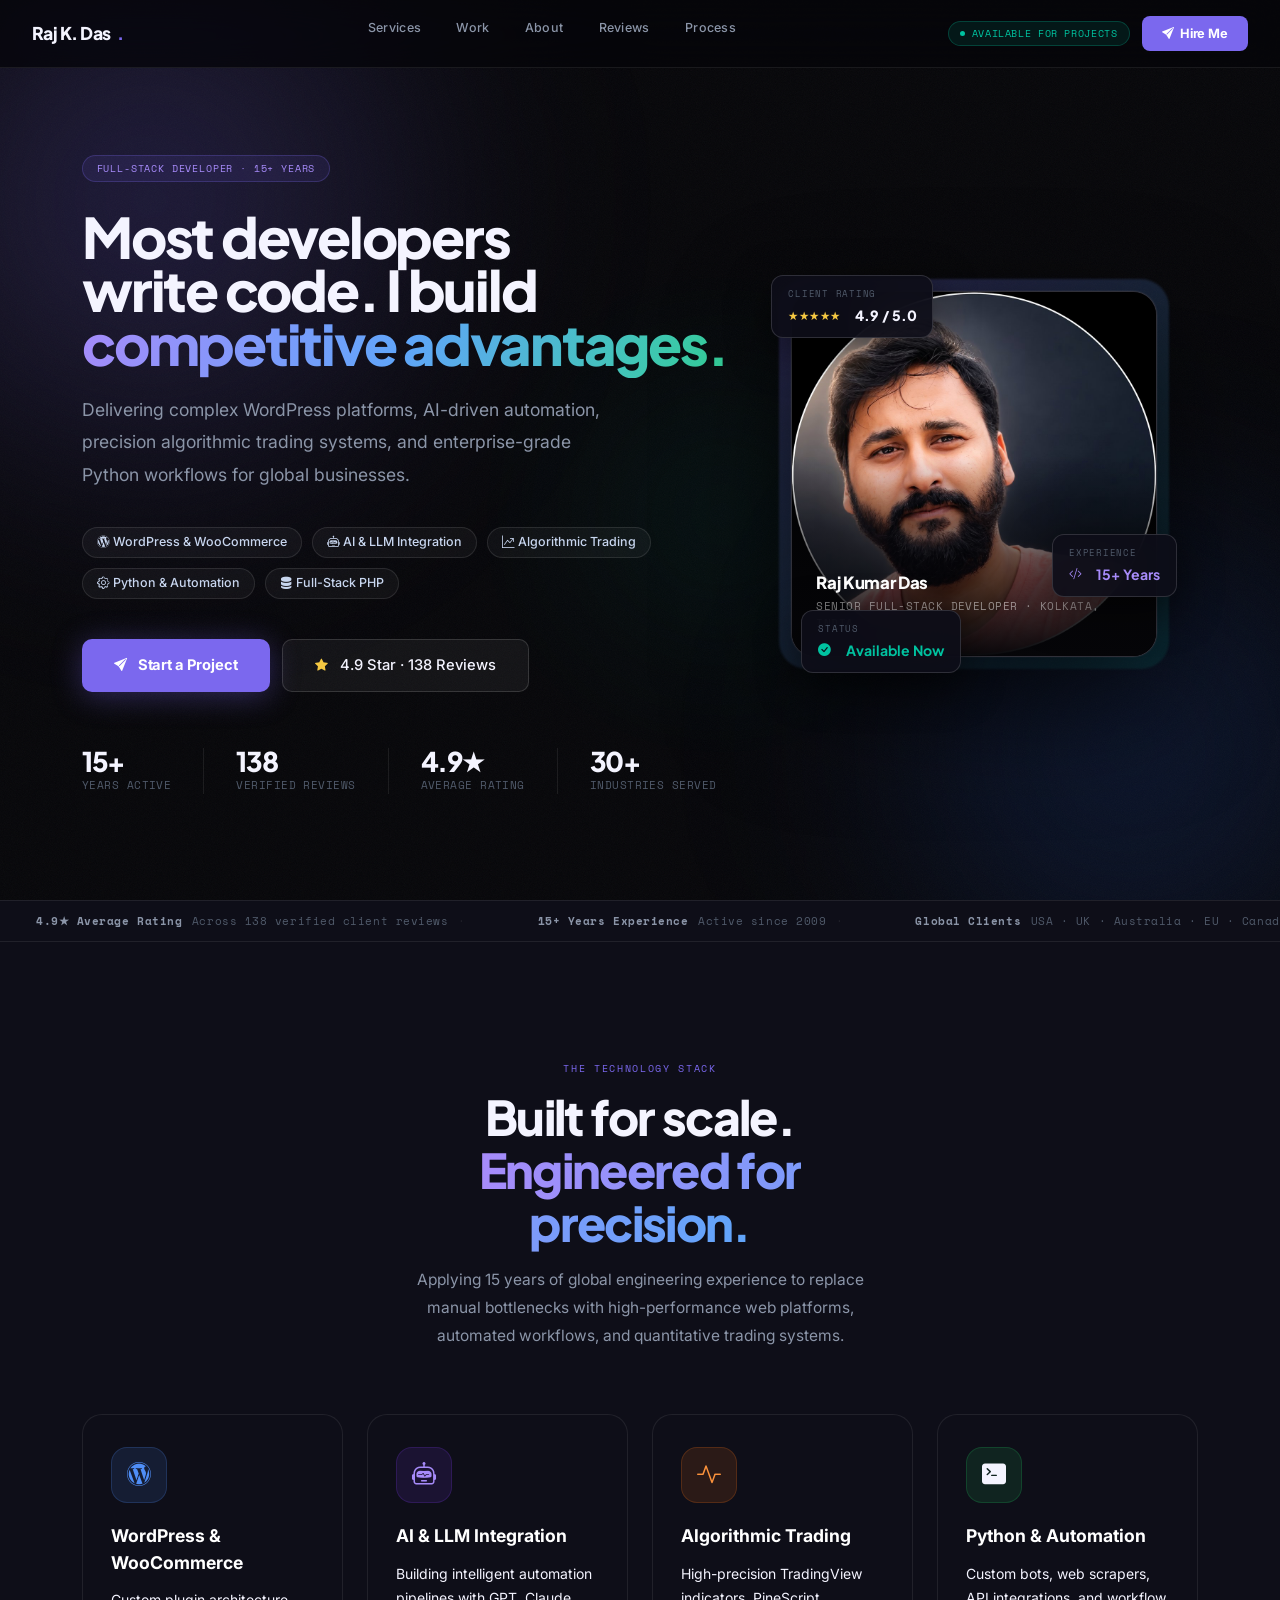
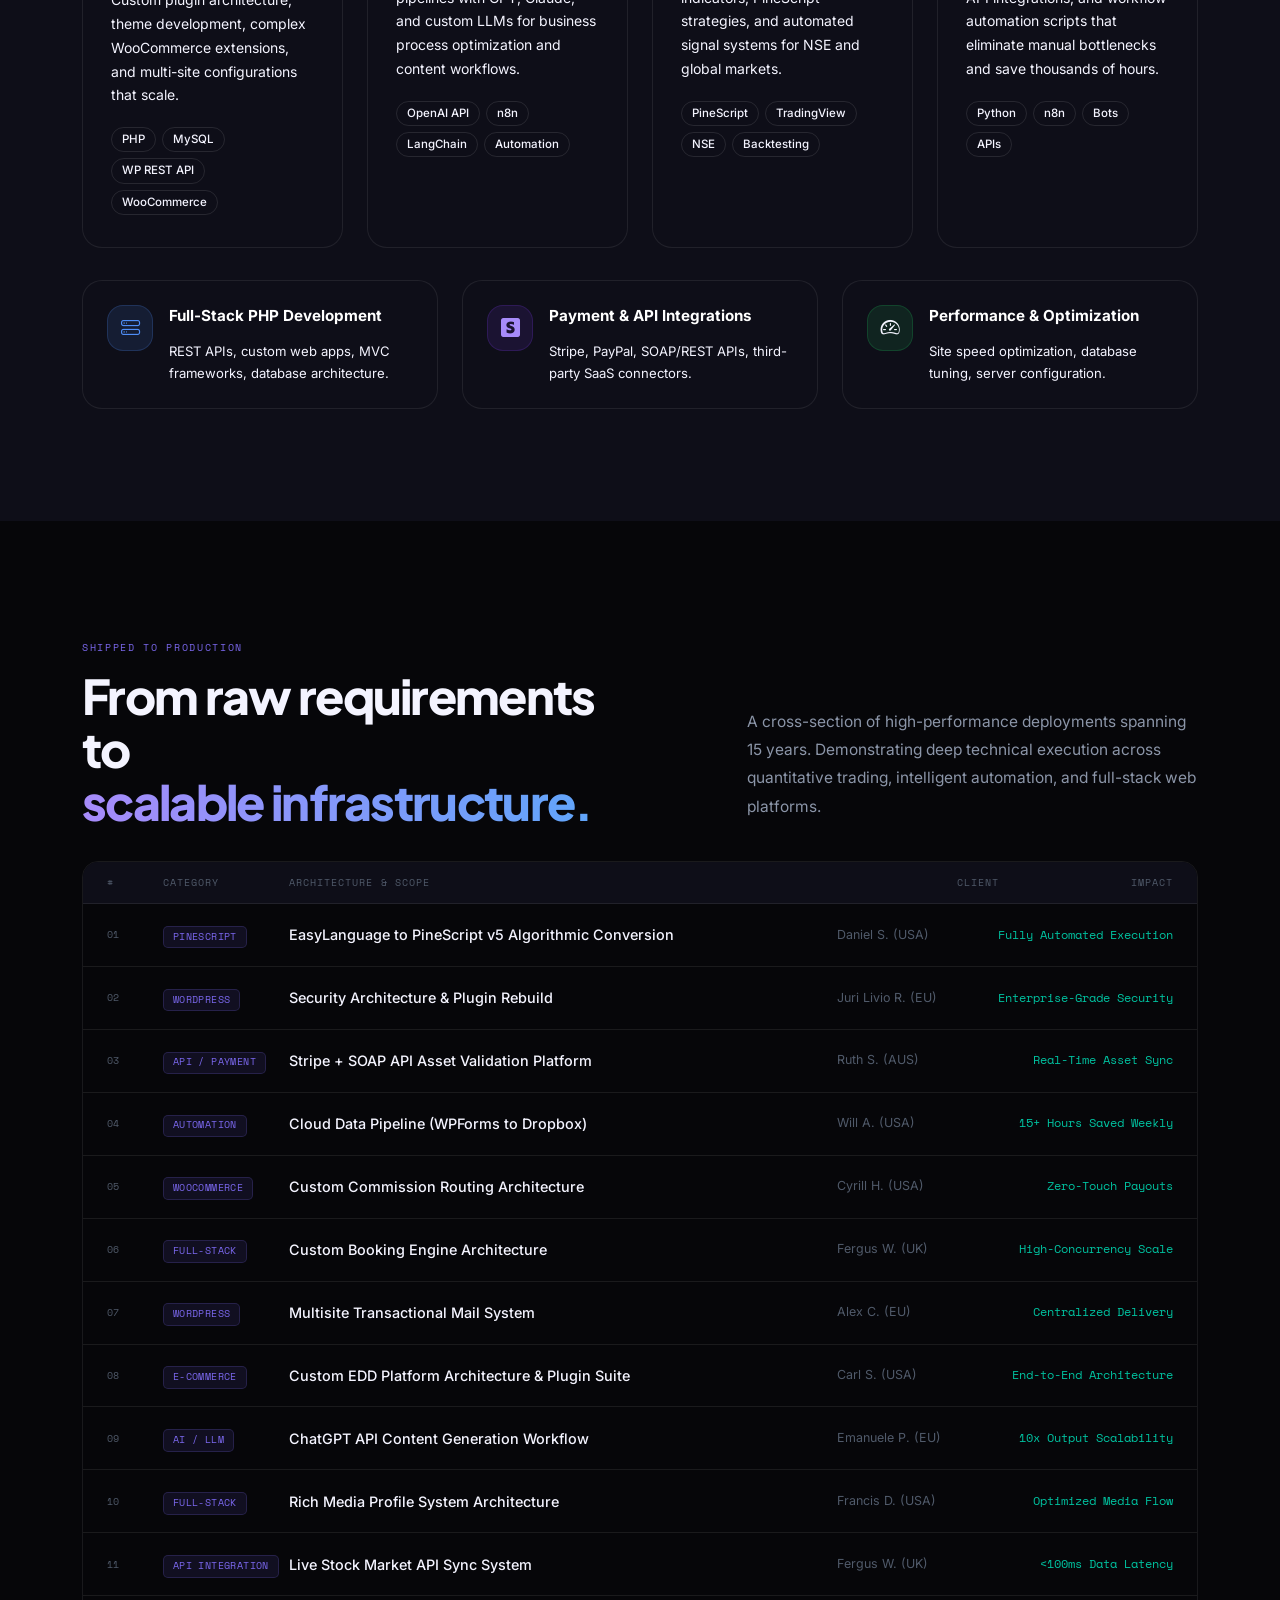
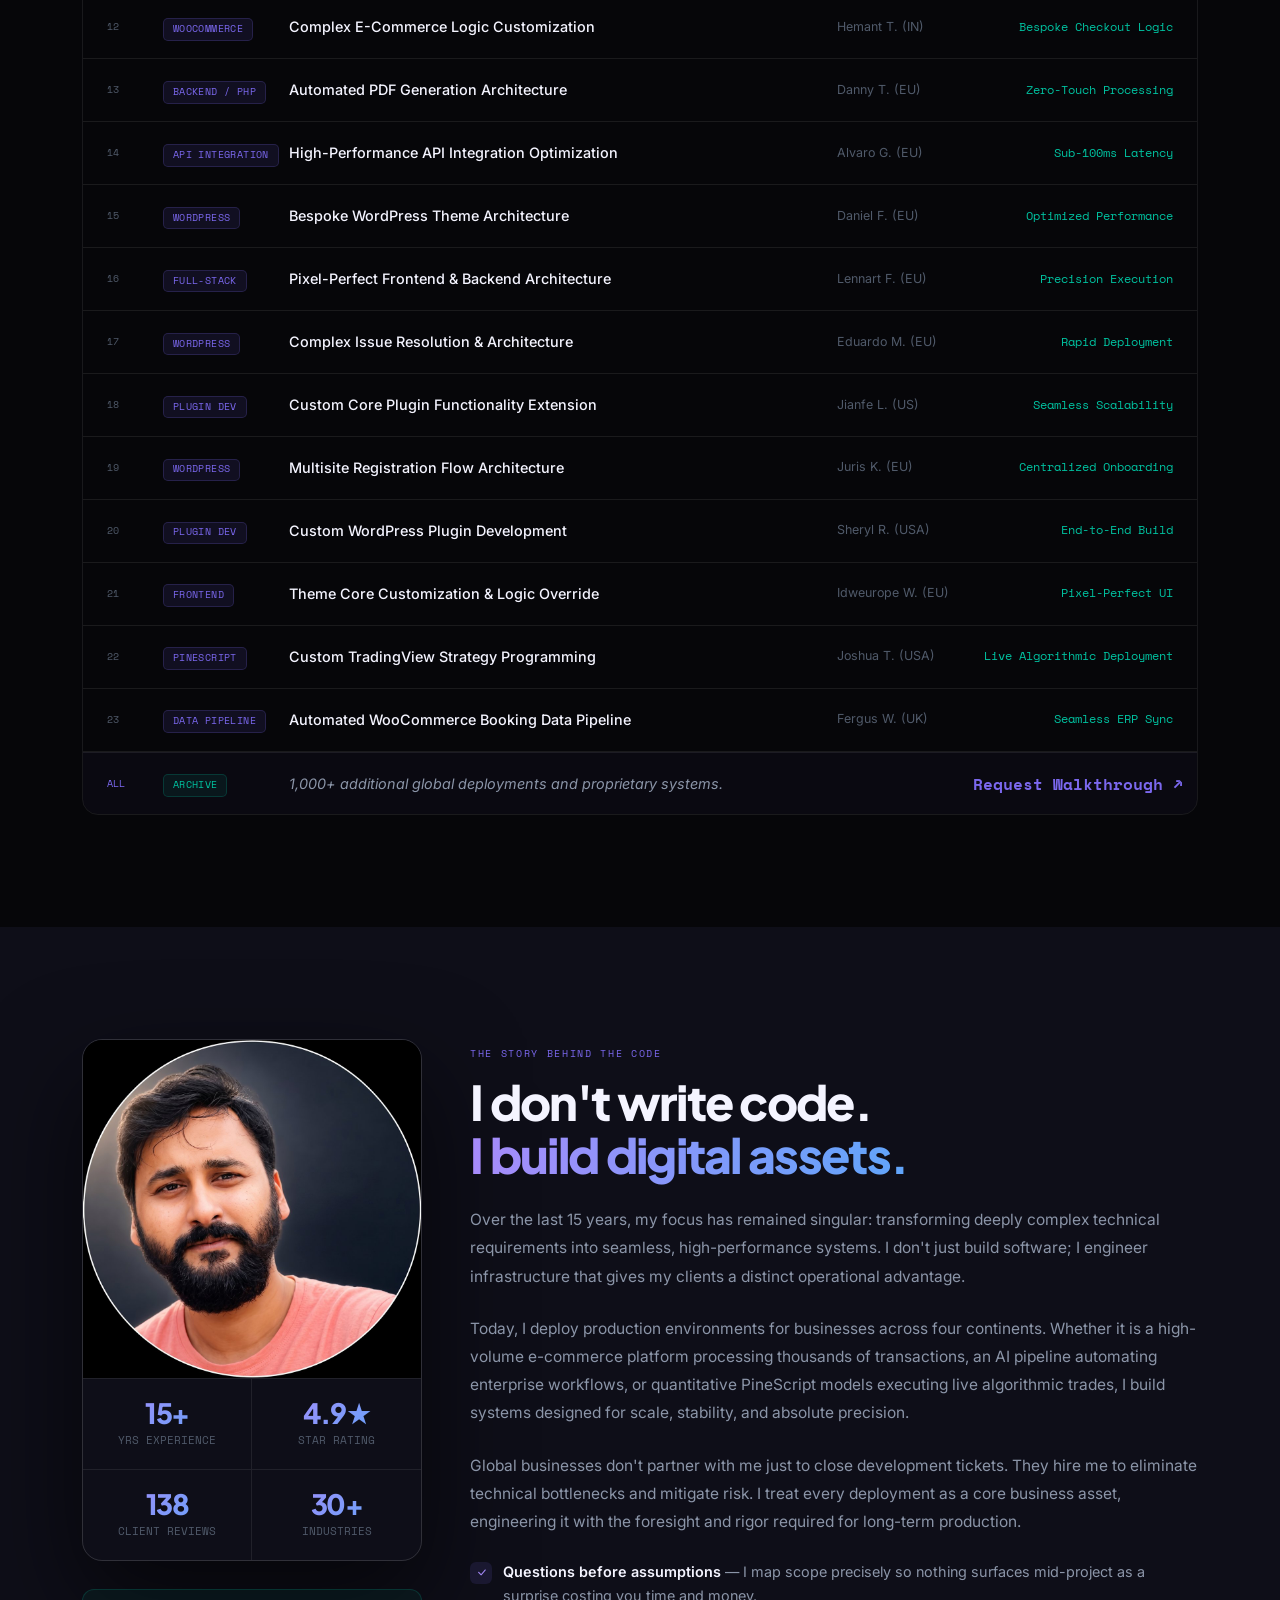
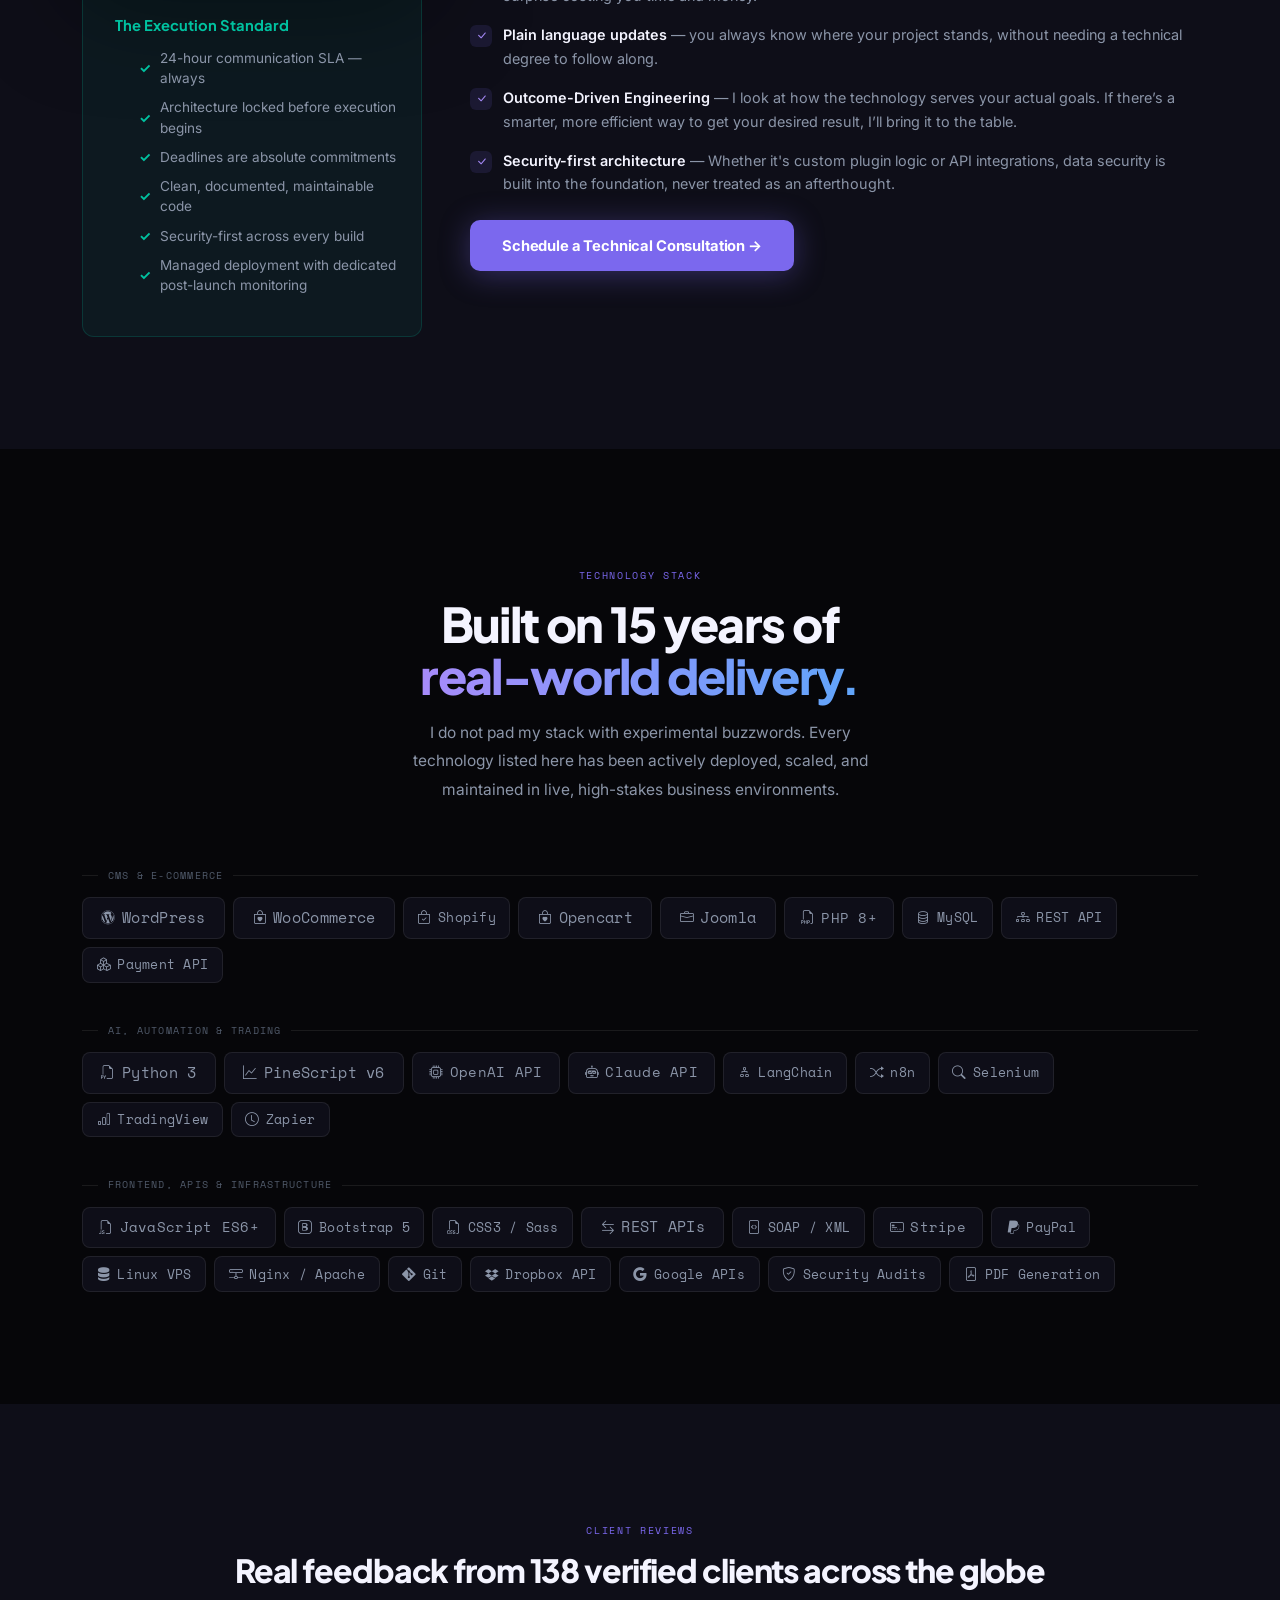
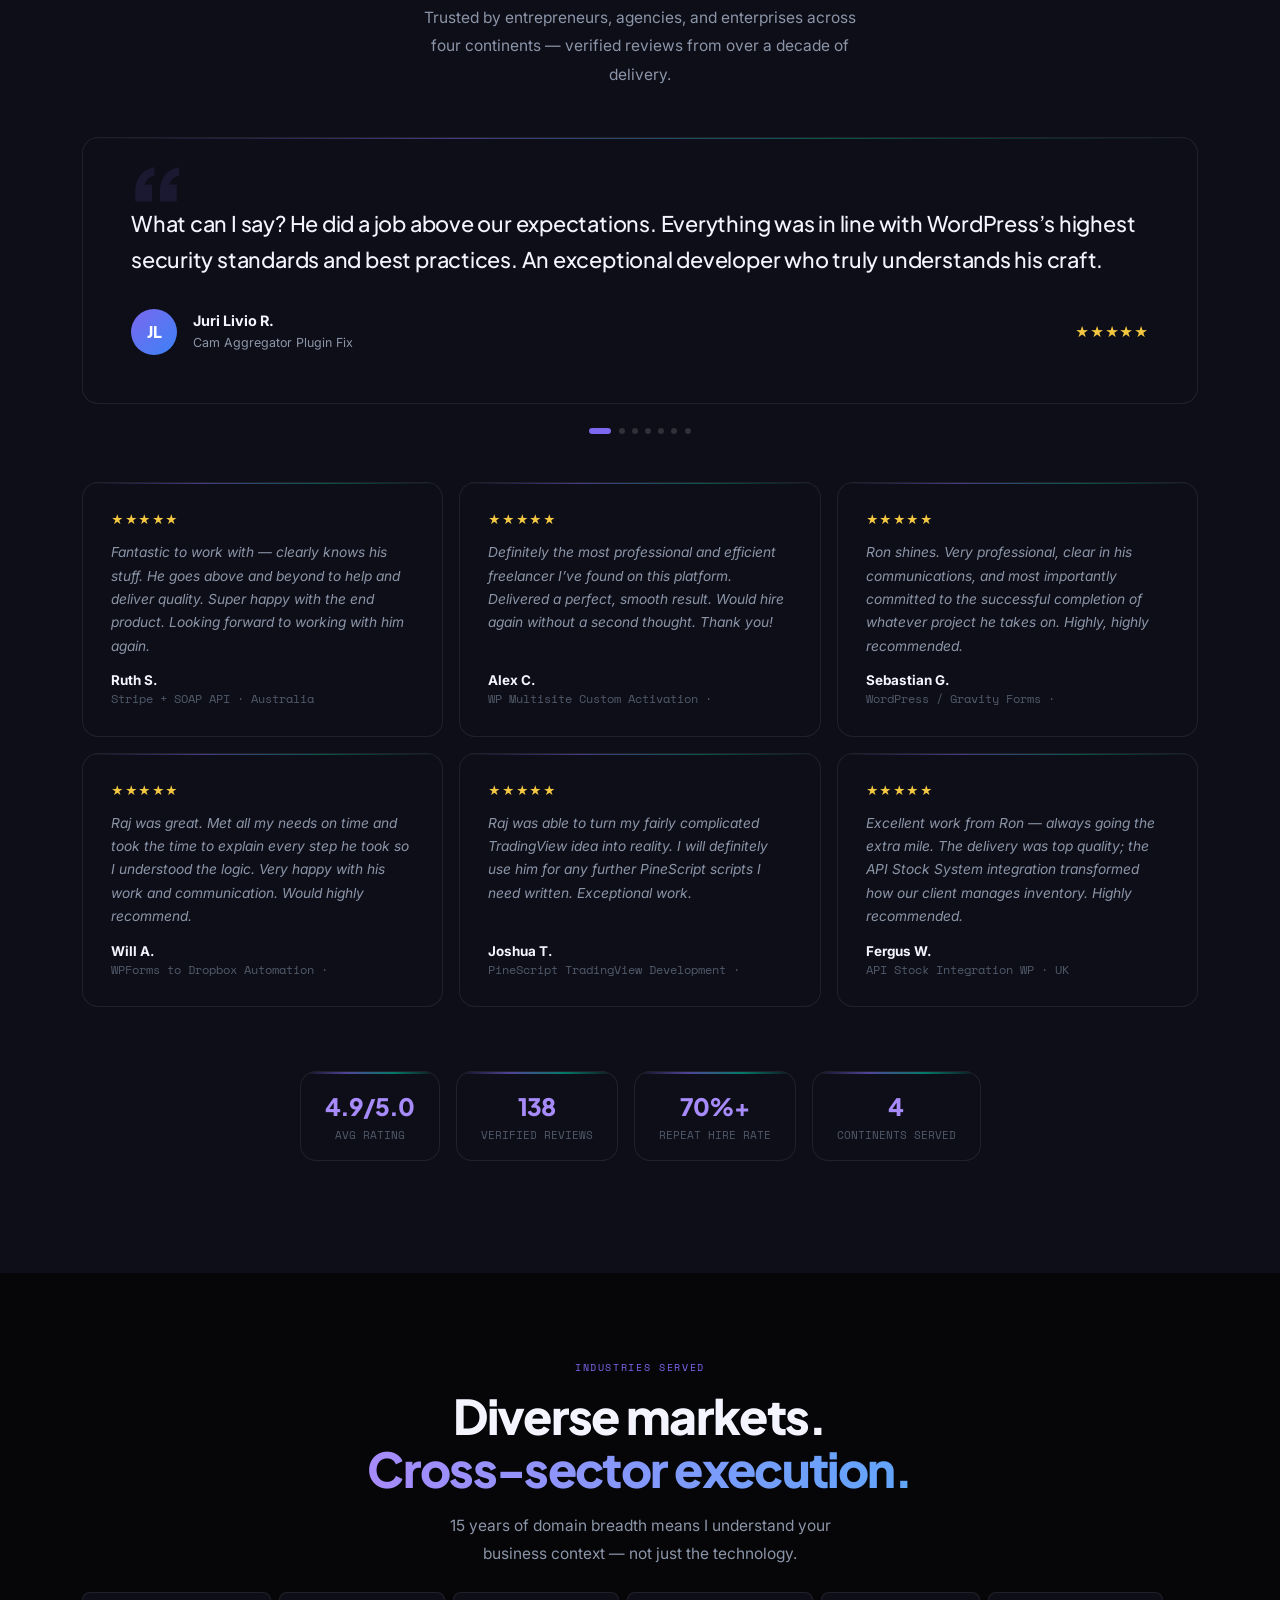
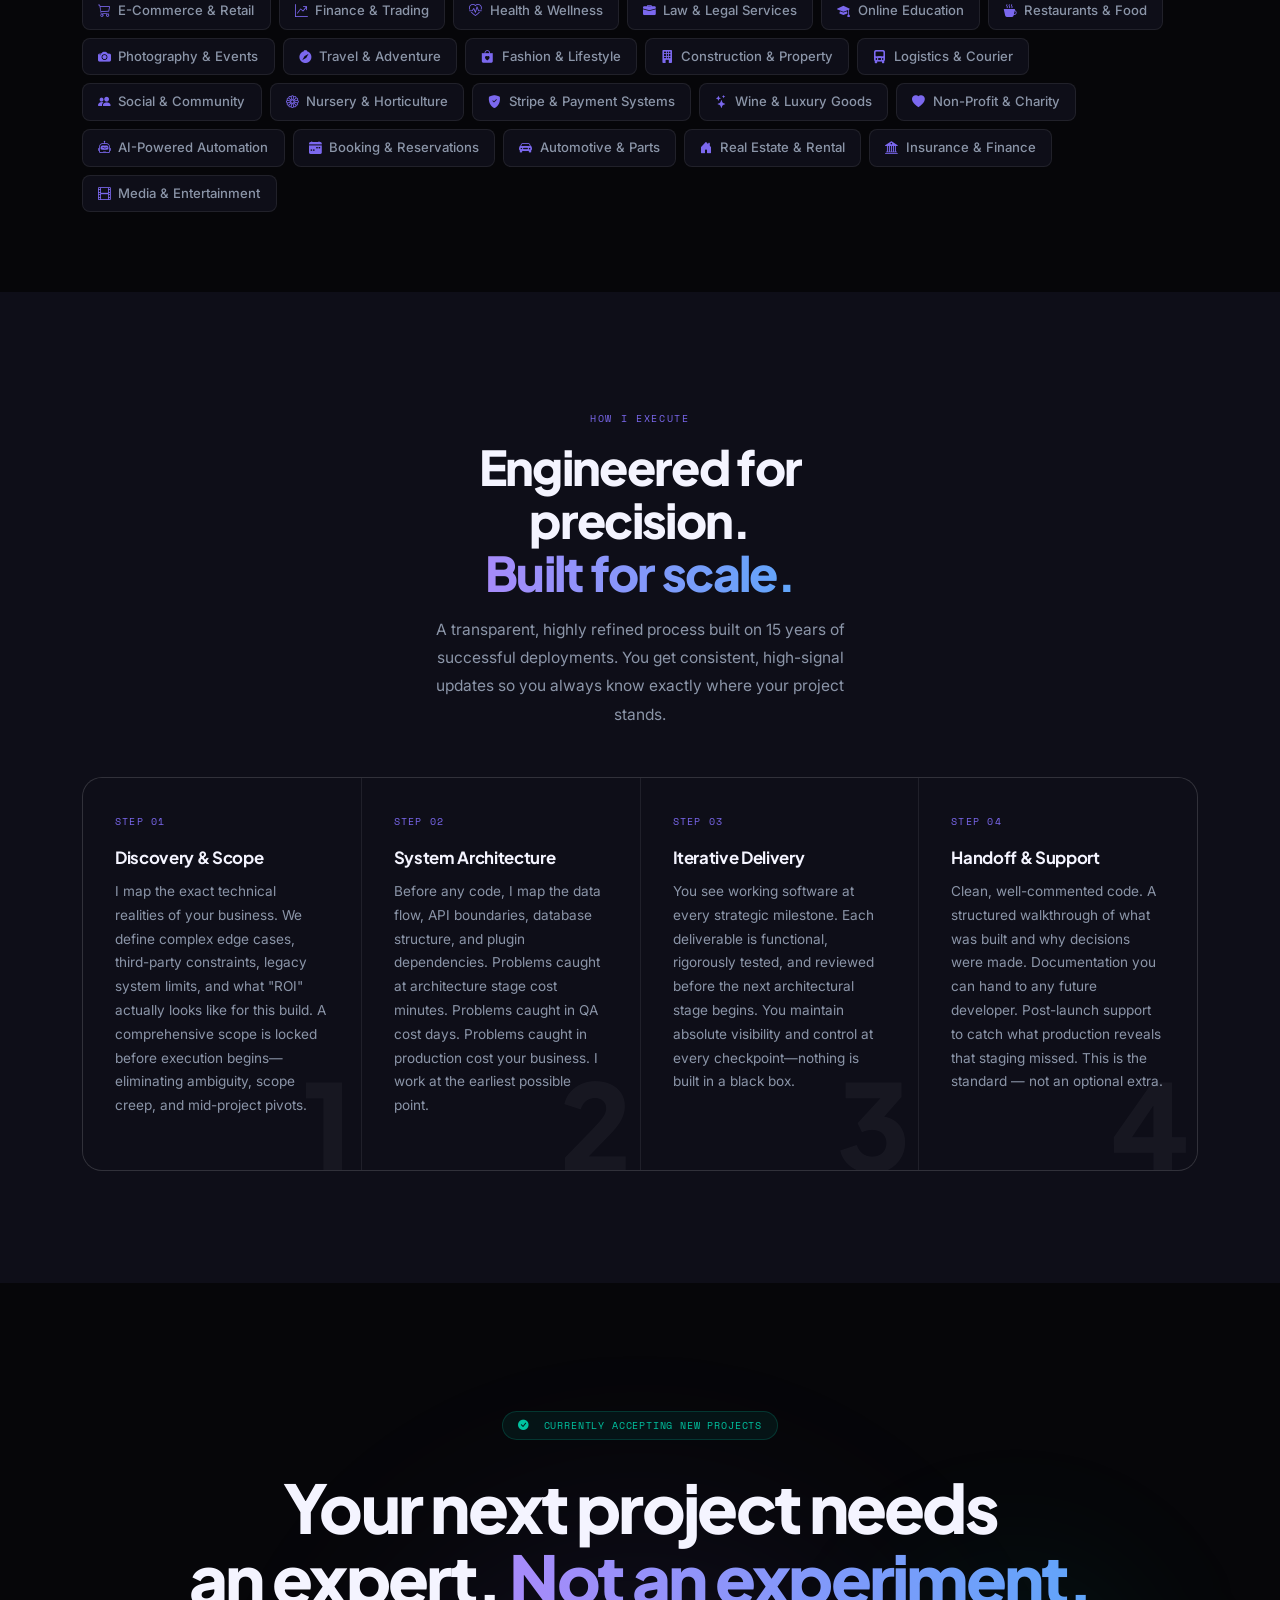
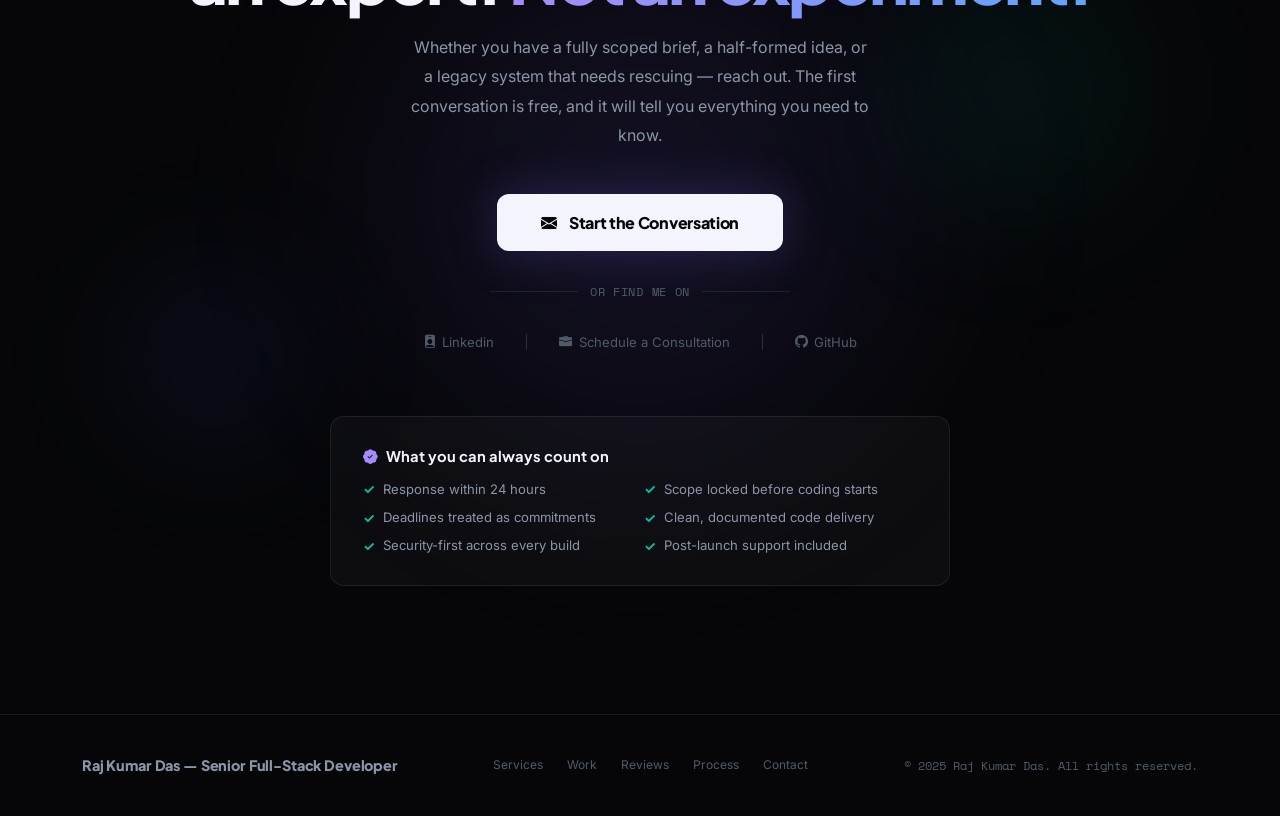
==== index.html @ 15d95058 "Update2" ====
<!DOCTYPE html>
<html lang="en">
<head>
<meta charset="UTF-8"/>
<meta name="viewport" content="width=device-width,initial-scale=1.0"/>


<title>Raj Kumar Das | Senior Full-Stack Developer & Digital Architect</title>
<meta name="title" content="Raj Kumar Das | Senior Full-Stack Developer & Digital Architect">
<meta name="description" content="Senior digital architect with 15+ years of experience engineering custom Python pipelines, AI workflows, and PineScript models for global enterprise clients.">

<meta property="og:type" content="website">
<meta property="og:url" content="https://rajkdas.github.io/">
<meta property="og:title" content="Raj Kumar Das | Senior Full-Stack Developer & Digital Architect">
<meta property="og:description" content="Architecting enterprise digital assets. 1,000+ global deployments across Python automation, PineScript algorithms, and complex infrastructure.">
<meta property="og:image" content="https://raw.githubusercontent.com/rajkdas/rajkdas.github.io/refs/heads/main/social-preview.png">

<meta property="twitter:card" content="summary_large_image">
<meta property="twitter:url" content="https://rajkdas.github.io/">
<meta property="twitter:title" content="Raj Kumar Das | Senior Full-Stack Developer & Digital Architect">
<meta property="twitter:description" content="Architecting enterprise digital assets. 1,000+ global deployments across Python automation, PineScript algorithms, and complex infrastructure.">
<meta property="twitter:image" content="https://raw.githubusercontent.com/rajkdas/rajkdas.github.io/refs/heads/main/social-preview.png">


<link rel="preconnect" href="https://fonts.googleapis.com"/>
<link rel="preconnect" href="https://fonts.gstatic.com" crossorigin/>
<link href="https://fonts.googleapis.com/css2?family=Plus+Jakarta+Sans:wght@400;500;600;700;800&family=Inter:wght@300;400;500;600&family=Space+Mono:wght@400;700&display=swap" rel="stylesheet"/>
<link rel="stylesheet" href="https://cdn.jsdelivr.net/npm/bootstrap@5.3.3/dist/css/bootstrap.min.css"/>
<link rel="stylesheet" href="https://cdn.jsdelivr.net/npm/bootstrap-icons@1.11.3/font/bootstrap-icons.min.css"/>
<link rel="stylesheet" href="style.css"/>
</head>
<body>

<!-- ═══════════════════ NAV ═══════════════════ -->
<nav class="nav">
  <a class="nav-logo" href="#">Raj K. Das<span class="dot">.</span></a>
  <ul class="nav-links">
    <li><a href="#services">Services</a></li>
    <li><a href="#work">Work</a></li>
    <li><a href="#about">About</a></li>
    <li><a href="#testimonials">Reviews</a></li>
    <li><a href="#process">Process</a></li>
  </ul>
  <div class="nav-r">
    <div class="nav-avail">AVAILABLE FOR PROJECTS</div>
    <a class="btn-hire" href="#cta"><i class="bi bi-send-fill" style="font-size:.75rem"></i> Hire Me</a>
    <button class="ham" id="ham" aria-label="Menu"><span></span><span></span><span></span></button>
  </div>
</nav>

<div class="mob-nav" id="mob">
  <a href="#services" class="ml">Services</a>
  <a href="#work" class="ml">Work</a>
  <a href="#about" class="ml">About</a>
  <a href="#testimonials" class="ml">Reviews</a>
  <a href="#process" class="ml">Process</a>
  <a href="#cta" class="mhire">Hire Me &rarr;</a>
</div>

<!-- ═══════════════════ HERO ═══════════════════ -->
<section id="hero">
  <div class="aurora">
    <div class="a1"></div><div class="a2"></div><div class="a3"></div>
  </div>
  <div class="grain"></div>

  <div class="container hero-inner">
    <div class="hero-grid">

      <!-- LEFT COPY -->
      <div>
        <div class="h-eyebrow">FULL-STACK DEVELOPER &middot; 15+ YEARS</div>

        <h1 class="h-title">
          Most developers<br/>
          write code. I build<br/>
          <span class="hi">competitive&nbsp;advantages.</span>
        </h1>

        <p class="h-sub">
         Delivering complex WordPress platforms, AI-driven automation, precision algorithmic trading systems, and enterprise-grade Python workflows for global businesses.
        </p>
        <div class="hero-tags">
          <span class="hero-tag"><i class="bi bi-wordpress me-1"></i>WordPress &amp; WooCommerce</span>
          <span class="hero-tag"><i class="bi bi-robot me-1"></i>AI &amp; LLM Integration</span>
          <span class="hero-tag"><i class="bi bi-graph-up-arrow me-1"></i>Algorithmic Trading</span>
          <span class="hero-tag"><i class="bi bi-gear me-1"></i>Python &amp; Automation</span>
          <span class="hero-tag"><i class="bi bi-server me-1"></i>Full-Stack PHP</span>
        </div>

        <div class="h-btns">
          <a class="b-main" href="#cta"><i class="bi bi-send-fill" style="font-size:.82rem"></i>&nbsp;Start a Project</a>
          <a class="b-sec" href="#testimonials"><i class="bi bi-star-fill" style="color:var(--gold);font-size:.8rem"></i>&nbsp;4.9 Star &middot; 138 Reviews</a>
        </div>

        <div class="h-stats">
          <div class="hs"><span class="hs-n">15+</span><span class="hs-l">YEARS ACTIVE</span></div>
          <div class="hs-div"></div>
          <div class="hs"><span class="hs-n">138</span><span class="hs-l">VERIFIED REVIEWS</span></div>
          <div class="hs-div"></div>
          <div class="hs"><span class="hs-n">4.9&#9733;</span><span class="hs-l">AVERAGE RATING</span></div>
          <div class="hs-div"></div>
          <div class="hs"><span class="hs-n">30+</span><span class="hs-l">INDUSTRIES SERVED</span></div>
        </div>
      </div>

      <!-- RIGHT PHOTO -->
      <div class="photo-side">
        <div class="photo-wrapper">
          <div class="photo-ring"></div>
          <div class="photo-card">
            <img src="[data-uri]" alt="Raj Kumar Das — Senior Full-Stack Developer"/>
            <div class="photo-overlay"></div>
            <div class="photo-name-block">
              <div class="photo-name">Raj Kumar Das</div>
              <div class="photo-role">SENIOR FULL-STACK DEVELOPER &middot; KOLKATA, INDIA</div>
            </div>
          </div>
          <!-- Floating badges -->
          <div class="proof-card pc-tl">
            <div class="pfl">Client Rating</div>
            <div class="pfv"><span class="stars">&#9733;&#9733;&#9733;&#9733;&#9733;</span>&nbsp;<b>4.9 / 5.0</b></div>
          </div>
          <div class="proof-card pc-br">
            <div class="pfl">Experience</div>
            <div class="pfv"><i class="bi bi-code-slash violet"></i>&nbsp;<span class="violet" style="font-weight:700">15+ Years</span></div>
          </div>
          <div class="proof-card pc-bl">
            <div class="pfl">Status</div>
            <div class="pfv"><i class="bi bi-check-circle-fill green"></i>&nbsp;<span class="green" style="font-weight:700">Available Now</span></div>
          </div>
        </div>
      </div>

    </div>
  </div>
</section>

<!-- ═══════════════════ TICKER ═══════════════════ -->
<div class="ticker-wrap">
  <div class="ticker-inner" id="tkt"></div>
</div>


<!-- ═══════════════════ SERVICES ═══════════════════ -->
<section id="services" class="sec sec-alt">
  <div class="container">

    <div class="row justify-content-center mb-5 text-center">
      <div class="col-12 col-lg-6">
        <span class="eyebrow rv">The Technology Stack</span>
        <h2 class="H2 rv d1">Built for scale.<br/><em>Engineered for precision.</em></h2>
        <p class="body mt-3 mx-auto rv d2" style="max-width:480px">Applying 15 years of global engineering experience to replace manual bottlenecks with high-performance web platforms, automated workflows, and quantitative trading systems.</p>
      </div>
    </div>

    <div class="row g-4">
      <!-- Card 1 -->
      <div class="col-sm-6 col-lg-3 reveal reveal-delay-1 visible">
        <div class="expertise-card card-blue">
          <div class="exp-icon-wrap exp-icon-blue"><i class="bi bi-wordpress"></i></div>
          <div class="exp-title">WordPress &amp; WooCommerce</div>
          <div class="exp-desc">Custom plugin architecture, theme development, complex WooCommerce extensions, and multi-site configurations that scale.</div>
          <div class="exp-tags">
            <span class="exp-tag">PHP</span>
            <span class="exp-tag">MySQL</span>
            <span class="exp-tag">WP REST API</span>
            <span class="exp-tag">WooCommerce</span>
          </div>
        </div>
      </div>
      <!-- Card 2 -->
      <div class="col-sm-6 col-lg-3 reveal reveal-delay-2 visible">
        <div class="expertise-card card-purple">
          <div class="exp-icon-wrap exp-icon-purple"><i class="bi bi-robot"></i></div>
          <div class="exp-title">AI &amp; LLM Integration</div>
          <div class="exp-desc">Building intelligent automation pipelines with GPT, Claude, and custom LLMs for business process optimization and content workflows.</div>
          <div class="exp-tags">
            <span class="exp-tag">OpenAI API</span>
            <span class="exp-tag">n8n</span>
            <span class="exp-tag">LangChain</span>
            <span class="exp-tag">Automation</span>
          </div>
        </div>
      </div>
      <!-- Card 3 -->
      <div class="col-sm-6 col-lg-3 reveal reveal-delay-3 visible">
        <div class="expertise-card card-orange">
          <div class="exp-icon-wrap exp-icon-orange"><i class="bi bi-activity"></i></div>
          <div class="exp-title">Algorithmic Trading</div>
          <div class="exp-desc">High-precision TradingView indicators, PineScript strategies, and automated signal systems for NSE and global markets.</div>
          <div class="exp-tags">
            <span class="exp-tag">PineScript</span>
            <span class="exp-tag">TradingView</span>
            <span class="exp-tag">NSE</span>
            <span class="exp-tag">Backtesting</span>
          </div>
        </div>
      </div>
      <!-- Card 4 -->
      <div class="col-sm-6 col-lg-3 reveal reveal-delay-4 visible">
        <div class="expertise-card card-green">
          <div class="exp-icon-wrap exp-icon-green"><i class="bi bi-terminal-fill"></i></div>
          <div class="exp-title">Python &amp; Automation</div>
          <div class="exp-desc">Custom bots, web scrapers, API integrations, and workflow automation scripts that eliminate manual bottlenecks and save thousands of hours.</div>
          <div class="exp-tags">
            <span class="exp-tag">Python</span>
            <span class="exp-tag">n8n</span>
            <span class="exp-tag">Bots</span>
            <span class="exp-tag">APIs</span>
          </div>
        </div>
      </div>
    </div>

    <div class="row g-4 mt-2">
      <div class="col-sm-6 col-lg-4 reveal reveal-delay-1 visible">
        <div class="expertise-card card-blue" style="flex-direction:row; align-items:flex-start; gap:16px; display:flex; padding:24px;">
          <div class="exp-icon-wrap exp-icon-blue mb-0" style="flex-shrink:0; width:46px; height:46px; font-size:1.2rem;"><i class="bi bi-hdd-stack"></i></div>
          <div>
            <div class="exp-title" style="font-size:0.95rem;">Full-Stack PHP Development</div>
            <div class="exp-desc mb-0" style="font-size:0.82rem;">REST APIs, custom web apps, MVC frameworks, database architecture.</div>
          </div>
        </div>
      </div>
      <div class="col-sm-6 col-lg-4 reveal reveal-delay-2 visible">
        <div class="expertise-card card-purple" style="flex-direction:row; align-items:flex-start; gap:16px; display:flex; padding:24px;">
          <div class="exp-icon-wrap exp-icon-purple mb-0" style="flex-shrink:0; width:46px; height:46px; font-size:1.2rem;"><i class="bi bi-stripe"></i></div>
          <div>
            <div class="exp-title" style="font-size:0.95rem;">Payment &amp; API Integrations</div>
            <div class="exp-desc mb-0" style="font-size:0.82rem;">Stripe, PayPal, SOAP/REST APIs, third-party SaaS connectors.</div>
          </div>
        </div>
      </div>
      <div class="col-sm-6 col-lg-4 reveal reveal-delay-3 visible">
        <div class="expertise-card card-green" style="flex-direction:row; align-items:flex-start; gap:16px; display:flex; padding:24px;">
          <div class="exp-icon-wrap exp-icon-green mb-0" style="flex-shrink:0; width:46px; height:46px; font-size:1.2rem;"><i class="bi bi-speedometer2"></i></div>
          <div>
            <div class="exp-title" style="font-size:0.95rem;">Performance &amp; Optimization</div>
            <div class="exp-desc mb-0" style="font-size:0.82rem;">Site speed optimization, database tuning, server configuration.</div>
          </div>
        </div>
      </div>
    </div>

  </div>
</section>


<!-- ═══════════════════ SELECTED WORK ═══════════════════ -->
<section id="work" class="sec">
  <div class="container">
    <div class="row justify-content-between align-items-end mb-4">
      <div class="col-12 col-lg-6">
        <span class="eyebrow rv">Shipped to Production</span>
        <h2 class="H2 rv d1">From raw requirements to <br/><em>scalable infrastructure.</em></h2>
      </div>
      <div class="col-12 col-lg-5 rv d2 mt-3 mt-lg-0">
        <p class="body">A cross-section of high-performance deployments spanning 15 years. Demonstrating deep technical execution across quantitative trading, intelligent automation, and full-stack web platforms.</p>
      </div>
    </div>

    <div class="work-table rv d1 in">

      <div class="wt-head">
        <span class="wt-n">#</span>
        <span class="wt-cat">Category</span>
        <span class="wt-title">Architecture & Scope</span>
        <span class="wt-client">Client</span>
        <span class="wt-val">Impact</span>
      </div>

      <div class="w-row"><span class="wn">01</span><span class="wcat"><span class="wcat-badge">PINESCRIPT</span></span><span class="wtitle">EasyLanguage to PineScript v5 Algorithmic Conversion</span><span class="wclient">Daniel S. (USA)</span><span class="wval">Fully Automated Execution</span></div>
      <div class="w-row"><span class="wn">02</span><span class="wcat"><span class="wcat-badge">WORDPRESS</span></span><span class="wtitle">Security Architecture & Plugin Rebuild</span><span class="wclient">Juri Livio R. (EU)</span><span class="wval">Enterprise-Grade Security</span></div>
      <div class="w-row"><span class="wn">03</span><span class="wcat"><span class="wcat-badge">API / PAYMENT</span></span><span class="wtitle">Stripe + SOAP API Asset Validation Platform</span><span class="wclient">Ruth S. (AUS)</span><span class="wval">Real-Time Asset Sync</span></div>
      <div class="w-row"><span class="wn">04</span><span class="wcat"><span class="wcat-badge">AUTOMATION</span></span><span class="wtitle">Cloud Data Pipeline (WPForms to Dropbox)</span><span class="wclient">Will A. (USA)</span><span class="wval">15+ Hours Saved Weekly</span></div>
      <div class="w-row"><span class="wn">05</span><span class="wcat"><span class="wcat-badge">WOOCOMMERCE</span></span><span class="wtitle">Custom Commission Routing Architecture</span><span class="wclient">Cyrill H. (USA)</span><span class="wval">Zero-Touch Payouts</span></div>
      <div class="w-row"><span class="wn">06</span><span class="wcat"><span class="wcat-badge">FULL-STACK</span></span><span class="wtitle">Custom Booking Engine Architecture</span><span class="wclient">Fergus W. (UK)</span><span class="wval">High-Concurrency Scale</span></div>
      <div class="w-row"><span class="wn">07</span><span class="wcat"><span class="wcat-badge">WORDPRESS</span></span><span class="wtitle">Multisite Transactional Mail System</span><span class="wclient">Alex C. (EU)</span><span class="wval">Centralized Delivery</span></div>
      <div class="w-row"><span class="wn">08</span><span class="wcat"><span class="wcat-badge">E-COMMERCE</span></span><span class="wtitle">Custom EDD Platform Architecture & Plugin Suite</span><span class="wclient">Carl S. (USA)</span><span class="wval">End-to-End Architecture</span></div>
      <div class="w-row"><span class="wn">09</span><span class="wcat"><span class="wcat-badge">AI / LLM</span></span><span class="wtitle">ChatGPT API Content Generation Workflow</span><span class="wclient">Emanuele P. (EU)</span><span class="wval">10x Output Scalability</span></div>
      <div class="w-row"><span class="wn">10</span><span class="wcat"><span class="wcat-badge">FULL-STACK</span></span><span class="wtitle">Rich Media Profile System Architecture</span><span class="wclient">Francis D. (USA)</span><span class="wval">Optimized Media Flow</span></div>
      <div class="w-row"><span class="wn">11</span><span class="wcat"><span class="wcat-badge">API INTEGRATION</span></span><span class="wtitle">Live Stock Market API Sync System</span><span class="wclient">Fergus W. (UK)</span><span class="wval">&lt;100ms Data Latency</span></div>
      <div class="w-row"><span class="wn">12</span><span class="wcat"><span class="wcat-badge">WOOCOMMERCE</span></span><span class="wtitle">Complex E-Commerce Logic Customization</span><span class="wclient">Hemant T. (IN)</span><span class="wval">Bespoke Checkout Logic</span></div>
      <div class="w-row"><span class="wn">13</span><span class="wcat"><span class="wcat-badge">BACKEND / PHP</span></span><span class="wtitle">Automated PDF Generation Architecture</span><span class="wclient">Danny T. (EU)</span><span class="wval">Zero-Touch Processing</span></div>
      <div class="w-row"><span class="wn">14</span><span class="wcat"><span class="wcat-badge">API INTEGRATION</span></span><span class="wtitle">High-Performance API Integration Optimization</span><span class="wclient">Alvaro G. (EU)</span><span class="wval">Sub-100ms Latency</span></div>
      <div class="w-row"><span class="wn">15</span><span class="wcat"><span class="wcat-badge">WORDPRESS</span></span><span class="wtitle">Bespoke WordPress Theme Architecture</span><span class="wclient">Daniel F. (EU)</span><span class="wval">Optimized Performance</span></div>
      <div class="w-row"><span class="wn">16</span><span class="wcat"><span class="wcat-badge">FULL-STACK</span></span><span class="wtitle">Pixel-Perfect Frontend & Backend Architecture</span><span class="wclient">Lennart F. (EU)</span><span class="wval">Precision Execution</span></div>
      <div class="w-row"><span class="wn">17</span><span class="wcat"><span class="wcat-badge">WORDPRESS</span></span><span class="wtitle">Complex Issue Resolution & Architecture</span><span class="wclient">Eduardo M. (EU)</span><span class="wval">Rapid Deployment</span></div>
      <div class="w-row"><span class="wn">18</span><span class="wcat"><span class="wcat-badge">PLUGIN DEV</span></span><span class="wtitle">Custom Core Plugin Functionality Extension</span><span class="wclient">Jianfe L. (US)</span><span class="wval">Seamless Scalability</span></div>
      <div class="w-row"><span class="wn">19</span><span class="wcat"><span class="wcat-badge">WORDPRESS</span></span><span class="wtitle">Multisite Registration Flow Architecture</span><span class="wclient">Juris K. (EU)</span><span class="wval">Centralized Onboarding</span></div>
      <div class="w-row"><span class="wn">20</span><span class="wcat"><span class="wcat-badge">PLUGIN DEV</span></span><span class="wtitle">Custom WordPress Plugin Development</span><span class="wclient">Sheryl R. (USA)</span><span class="wval">End-to-End Build</span></div>
      <div class="w-row"><span class="wn">21</span><span class="wcat"><span class="wcat-badge">FRONTEND</span></span><span class="wtitle">Theme Core Customization & Logic Override</span><span class="wclient">Idweurope W. (EU)</span><span class="wval">Pixel-Perfect UI</span></div>
      <div class="w-row"><span class="wn">22</span><span class="wcat"><span class="wcat-badge">PINESCRIPT</span></span><span class="wtitle">Custom TradingView Strategy Programming</span><span class="wclient">Joshua T. (USA)</span><span class="wval">Live Algorithmic Deployment</span></div>
      <div class="w-row"><span class="wn">23</span><span class="wcat"><span class="wcat-badge">DATA PIPELINE</span></span><span class="wtitle">Automated WooCommerce Booking Data Pipeline</span><span class="wclient">Fergus W. (UK)</span><span class="wval">Seamless ERP Sync</span></div>
      
      <div class="w-row w-more-row">
        <span class="wn" style="color:var(--v)">ALL</span>
        <span class="wcat">
          <span class="wcat-badge" style="color:var(--t);background:rgba(0,194,160,.08);border-color:rgba(0,194,160,.2)">ARCHIVE</span>
        </span>
        <span class="wtitle" style="color:var(--muted);font-style:italic;font-weight:400">
          1,000+ additional global deployments and proprietary systems.
        </span>
        <span class="wclient"></span>
        <span class="wval">
          <a href="#contact" style="color:var(--v);font-size:1rem;text-decoration:none;font-weight:600;">
            Request Walkthrough ↗
          </a>
        </span>
      </div>

      
    </div>

  </div>
</section>

<!-- ═══════════════════ ABOUT ═══════════════════ -->
<section id="about" class="sec sec-alt">
  <div class="container">
    <div class="row align-items-start g-5">

      <!-- LEFT: Photo + Stats -->
      <div class="col-12 col-lg-4 rv">
        <div class="about-photo-card">
          <img src="[data-uri]" alt="Raj Kumar Das"/>
          <div class="about-stat-grid">
            <div class="ast"><div class="ast-n">15+</div><div class="ast-l">YRS EXPERIENCE</div></div>
            <div class="ast"><div class="ast-n">4.9&#9733;</div><div class="ast-l">STAR RATING</div></div>
            <div class="ast"><div class="ast-n">138</div><div class="ast-l">CLIENT REVIEWS</div></div>
            <div class="ast"><div class="ast-n">30+</div><div class="ast-l">INDUSTRIES</div></div>
          </div>
        </div>

        <div class="about-promise">
          <div class="ap-title"><i class="bi bi-shield-check-fill"></i> The Execution Standard</div>
          <ul class="ap-list">
            <li>24-hour communication SLA — always</li>
            <li>Architecture locked before execution begins</li>
            <li>Deadlines are absolute commitments</li>
            <li>Clean, documented, maintainable code</li>
            <li>Security-first across every build</li>
            <li>Managed deployment with dedicated post-launch monitoring</li>
          </ul>
        </div>
      </div>

      <!-- RIGHT: Story -->
      <div class="col-12 col-lg-8">
        <span class="eyebrow rv">The Story Behind the Code</span>
        <h2 class="H2 rv d1 mb-4">I don't write code.<br/><em>I build digital assets.</em></h2>

        <p class="body rv d1 mb-4">
          Over the last 15 years, my focus has remained singular: transforming deeply complex technical requirements into seamless, high-performance systems. I don't just build software; I engineer infrastructure that gives my clients a distinct operational advantage.
        </p>

        <p class="body rv d1 mb-4">
          Today, I deploy production environments for businesses across four continents. Whether it is a high-volume e-commerce platform processing thousands of transactions, an AI pipeline automating enterprise workflows, or quantitative PineScript models executing live algorithmic trades, I build systems designed for scale, stability, and absolute precision.
        </p>

        <p class="body rv d1 mb-4">
          Global businesses don't partner with me just to close development tickets. They hire me to eliminate technical bottlenecks and mitigate risk. I treat every deployment as a core business asset, engineering it with the foresight and rigor required for long-term production.
        </p>

        <div class="rv d2 mb-4">
          <div class="chk"><div class="chk-ic"><i class="bi bi-check-lg"></i></div><div class="chk-t"><strong>Questions before assumptions</strong> — I map scope precisely so nothing surfaces mid-project as a surprise costing you time and money.</div></div>
          <div class="chk"><div class="chk-ic"><i class="bi bi-check-lg"></i></div><div class="chk-t"><strong>Plain language updates</strong> — you always know where your project stands, without needing a technical degree to follow along.</div></div>
          <div class="chk"><div class="chk-ic"><i class="bi bi-check-lg"></i></div><div class="chk-t"><strong>Outcome-Driven Engineering</strong> — I look at how the technology serves your actual goals. If there’s a smarter, more efficient way to get your desired result, I’ll bring it to the table.</div></div>
          <div class="chk"><div class="chk-ic"><i class="bi bi-check-lg"></i></div><div class="chk-t"><strong>Security-first architecture</strong> — Whether it's custom plugin logic or API integrations, data security is built into the foundation, never treated as an afterthought.</div></div>
        </div>

        <a class="b-main rv d3" style="display:inline-flex" href="#cta">Schedule a Technical Consultation →</a>
      </div>

    </div>
  </div>
</section>

<!-- ═══════════════════ TECH STACK ═══════════════════ -->
<section id="stack" class="sec">
  <div class="container">
    <div class="row justify-content-center mb-5 text-center">
      <div class="col-12 col-lg-6">
        <span class="eyebrow rv">Technology Stack</span>
        <h2 class="H2 rv d1">Built on 15 years of<br/><em>real-world delivery.</em></h2>
        <p class="body mt-3 mx-auto rv d2" style="max-width:460px">I do not pad my stack with experimental buzzwords. Every technology listed here has been actively deployed, scaled, and maintained in live, high-stakes business environments.</p>
      </div>
    </div>

    <div class="rv d1">
      <div class="stack-group">
        <div class="sg-label">CMS &amp; E-Commerce</div>
        <div class="tag-cloud">
          <span class="tech-tag xl"><i class="bi bi-wordpress"></i> WordPress</span>
          <span class="tech-tag xl"><i class="bi bi-bag-heart"></i> WooCommerce</span>
          <span class="tech-tag"><i class="bi bi-bag-check"></i> Shopify</span>
          <span class="tech-tag xl"><i class="bi bi-bag-heart"></i> Opencart</span>
          <span class="tech-tag xl"><i class="bi bi-briefcase"></i> Joomla</span>

          <span class="tech-tag lg"><i class="bi bi-filetype-php"></i> PHP 8+</span>
          <span class="tech-tag"><i class="bi bi-database"></i> MySQL</span>
          <span class="tech-tag"><i class="bi bi-diagram-3"></i> REST API</span>
          <span class="tech-tag"><i class="bi bi-boxes"></i> Payment API</span>

        </div>
      </div>
      <div class="stack-group">
        <div class="sg-label">AI, Automation &amp; Trading</div>
        <div class="tag-cloud">
          <span class="tech-tag xl"><i class="bi bi-filetype-py"></i> Python 3</span>
          <span class="tech-tag xl"><i class="bi bi-graph-up"></i> PineScript v6</span>
          <span class="tech-tag lg"><i class="bi bi-cpu"></i> OpenAI API</span>
          <span class="tech-tag lg"><i class="bi bi-robot"></i> Claude API</span>
          <span class="tech-tag"><i class="bi bi-diagram-2"></i> LangChain</span>
          <span class="tech-tag"><i class="bi bi-shuffle"></i> n8n</span>
          <span class="tech-tag"><i class="bi bi-search"></i> Selenium</span>
          <span class="tech-tag"><i class="bi bi-bar-chart"></i> TradingView</span>
          <span class="tech-tag"><i class="bi bi-clock"></i> Zapier</span>
        </div>
      </div>
      <div class="stack-group">
        <div class="sg-label">Frontend, APIs &amp; Infrastructure</div>
        <div class="tag-cloud">
          <span class="tech-tag lg"><i class="bi bi-filetype-js"></i> JavaScript ES6+</span>
          <span class="tech-tag"><i class="bi bi-bootstrap"></i> Bootstrap 5</span>
          <span class="tech-tag"><i class="bi bi-filetype-css"></i> CSS3 / Sass</span>
          <span class="tech-tag xl"><i class="bi bi-arrow-left-right"></i> REST APIs</span>
          <span class="tech-tag"><i class="bi bi-file-code"></i> SOAP / XML</span>
          <span class="tech-tag lg"><i class="bi bi-credit-card-2-front"></i> Stripe</span>
          <span class="tech-tag"><i class="bi bi-paypal"></i> PayPal</span>
          <span class="tech-tag"><i class="bi bi-server"></i> Linux VPS</span>
          <span class="tech-tag"><i class="bi bi-hdd-network"></i> Nginx / Apache</span>
          <span class="tech-tag"><i class="bi bi-git"></i> Git</span>
          <span class="tech-tag"><i class="bi bi-dropbox"></i> Dropbox API</span>
          <span class="tech-tag"><i class="bi bi-google"></i> Google APIs</span>
          <span class="tech-tag"><i class="bi bi-shield-check"></i> Security Audits</span>
          <span class="tech-tag"><i class="bi bi-file-pdf"></i> PDF Generation</span>
        </div>
      </div>
    </div>
  </div>
</section>

<!-- ═══════════════════ TESTIMONIALS ═══════════════════ -->
<section id="testimonials" class="sec sec-alt">
  <div class="container">
    <div class="row justify-content-center mb-5 text-center">
      <div class="col-12 col-lg-12">
        <span class="eyebrow rv">Client Reviews</span>
        <h2 class="H2 rv d1">Real feedback from 138 verified clients across the globe</h2>
        <p class="body mt-3 rv d2" style="max-width:440px;margin:1rem auto 0">Trusted by entrepreneurs, agencies, and enterprises across four continents — verified reviews from over a decade of delivery.</p>
      </div>
    </div>

    <!-- Featured rotating testimonial -->
    <div class="gc mb-3 rv" style="position:relative">
      <div class="feat-testi">
        <div class="qt">&ldquo;</div>
        <div class="t-text" id="ttxt">What can I say? He did a job above our expectations. Everything was in line with WordPress&rsquo;s highest security standards and best practices. An exceptional developer who truly understands his craft.</div>
        <div class="t-meta">
          <div class="t-av" id="tav">JL</div>
          <div>
            <div class="t-nm" id="tnm">Juri Livio R.</div>
            <div class="t-pj" id="tpj">Cam Aggregator Plugin Fix</div>
            <div class="t-am" id="tam"></div>
          </div>
          <div class="t-stars">&#9733;&#9733;&#9733;&#9733;&#9733;</div>
        </div>
      </div>
    </div>
    <div class="t-dots mb-5" id="tdots"></div>

    <!-- 3-up mini testimonials -->
    <div class="row g-3">
      <div class="col-12 col-md-4 rv d1">
        <div class="gc h-100">
          <div class="mini-t">
            <div class="mt-st">&#9733;&#9733;&#9733;&#9733;&#9733;</div>
            <div class="mt-tx">Fantastic to work with — clearly knows his stuff. He goes above and beyond to help and deliver quality. Super happy with the end product. Looking forward to working with him again.</div>
            <div><div class="mt-nm">Ruth S.</div><div class="mt-pj">Stripe + SOAP API &middot; Australia</div></div>
          </div>
        </div>
      </div>
      <div class="col-12 col-md-4 rv d2">
        <div class="gc h-100">
          <div class="mini-t">
            <div class="mt-st">&#9733;&#9733;&#9733;&#9733;&#9733;</div>
            <div class="mt-tx">Definitely the most professional and efficient freelancer I&rsquo;ve found on this platform. Delivered a perfect, smooth result. Would hire again without a second thought. Thank you!</div>
            <div><div class="mt-nm">Alex C.</div><div class="mt-pj">WP Multisite Custom Activation &middot;</div></div>
          </div>
        </div>
      </div>
      <div class="col-12 col-md-4 rv d3">
        <div class="gc h-100">
          <div class="mini-t">
            <div class="mt-st">&#9733;&#9733;&#9733;&#9733;&#9733;</div>
            <div class="mt-tx">Ron shines. Very professional, clear in his communications, and most importantly committed to the successful completion of whatever project he takes on. Highly, highly recommended.</div>
            <div><div class="mt-nm">Sebastian G.</div><div class="mt-pj">WordPress / Gravity Forms &middot; </div></div>
          </div>
        </div>
      </div>
      <div class="col-12 col-md-4 rv d1">
        <div class="gc h-100">
          <div class="mini-t">
            <div class="mt-st">&#9733;&#9733;&#9733;&#9733;&#9733;</div>
            <div class="mt-tx">Raj was great. Met all my needs on time and took the time to explain every step he took so I understood the logic. Very happy with his work and communication. Would highly recommend.</div>
            <div><div class="mt-nm">Will A.</div><div class="mt-pj">WPForms to Dropbox Automation &middot; </div></div>
          </div>
        </div>
      </div>
      <div class="col-12 col-md-4 rv d2">
        <div class="gc h-100">
          <div class="mini-t">
            <div class="mt-st">&#9733;&#9733;&#9733;&#9733;&#9733;</div>
            <div class="mt-tx">Raj was able to turn my fairly complicated TradingView idea into reality. I will definitely use him for any further PineScript scripts I need written. Exceptional work.</div>
            <div><div class="mt-nm">Joshua T.</div><div class="mt-pj">PineScript TradingView Development &middot; </div></div>
          </div>
        </div>
      </div>
      <div class="col-12 col-md-4 rv d3">
        <div class="gc h-100">
          <div class="mini-t">
            <div class="mt-st">&#9733;&#9733;&#9733;&#9733;&#9733;</div>
            <div class="mt-tx">Excellent work from Ron — always going the extra mile. The delivery was top quality; the API Stock System integration transformed how our client manages inventory. Highly recommended.</div>
            <div><div class="mt-nm">Fergus W.</div><div class="mt-pj">API Stock Integration WP &middot; UK</div></div>
          </div>
        </div>
      </div>
    </div>

    <!-- Trust bar -->
    <div class="row g-3 mt-5 justify-content-center rv d1">
      <div class="col-auto"><div class="pillar-card" style="padding:1rem 1.5rem;text-align:center;min-width:140px"><div style="font-family:var(--fd);font-weight:800;font-size:1.5rem;letter-spacing:-.04em;color:var(--vl)">4.9/5.0</div><div style="font-size:.7rem;color:var(--dim);font-family:var(--fm);margin-top:.2rem">AVG RATING</div></div></div>
      <div class="col-auto"><div class="pillar-card" style="padding:1rem 1.5rem;text-align:center;min-width:140px"><div style="font-family:var(--fd);font-weight:800;font-size:1.5rem;letter-spacing:-.04em;color:var(--vl)">138</div><div style="font-size:.7rem;color:var(--dim);font-family:var(--fm);margin-top:.2rem">VERIFIED REVIEWS</div></div></div>
      <div class="col-auto"><div class="pillar-card" style="padding:1rem 1.5rem;text-align:center;min-width:140px"><div style="font-family:var(--fd);font-weight:800;font-size:1.5rem;letter-spacing:-.04em;color:var(--vl)">70%+</div><div style="font-size:.7rem;color:var(--dim);font-family:var(--fm);margin-top:.2rem">REPEAT HIRE RATE</div></div></div>
      <div class="col-auto"><div class="pillar-card" style="padding:1rem 1.5rem;text-align:center;min-width:140px"><div style="font-family:var(--fd);font-weight:800;font-size:1.5rem;letter-spacing:-.04em;color:var(--vl)">4</div><div style="font-size:.7rem;color:var(--dim);font-family:var(--fm);margin-top:.2rem">CONTINENTS SERVED</div></div></div>
    </div>
  </div>
</section>

<!-- ═══════════════════ INDUSTRIES ═══════════════════ -->
<section id="industries">
  <div class="container">
    <div class="row justify-content-center mb-4 text-center">
      <div class="col-12 col-lg-6">
        <span class="eyebrow rv">Industries Served</span>
        <h2 class="H2 rv d1">Diverse markets.<br/><em>Cross-sector execution.</em></h2>
        <p class="body mt-3 rv d2" style="max-width:440px;margin:0 auto">15 years of domain breadth means I understand your business context — not just the technology.</p>
      </div>
    </div>
    <div class="ind-grid rv d1">
      <div class="ind-tag"><i class="bi bi-cart3"></i> E-Commerce &amp; Retail</div>
      <div class="ind-tag"><i class="bi bi-graph-up-arrow"></i> Finance &amp; Trading</div>
      <div class="ind-tag"><i class="bi bi-heart-pulse"></i> Health &amp; Wellness</div>
      <div class="ind-tag"><i class="bi bi-briefcase-fill"></i> Law &amp; Legal Services</div>
      <div class="ind-tag"><i class="bi bi-mortarboard-fill"></i> Online Education</div>
      <div class="ind-tag"><i class="bi bi-cup-hot-fill"></i> Restaurants &amp; Food</div>
      <div class="ind-tag"><i class="bi bi-camera-fill"></i> Photography &amp; Events</div>
      <div class="ind-tag"><i class="bi bi-compass-fill"></i> Travel &amp; Adventure</div>
      <div class="ind-tag"><i class="bi bi-bag-heart-fill"></i> Fashion &amp; Lifestyle</div>
      <div class="ind-tag"><i class="bi bi-building-fill"></i> Construction &amp; Property</div>
      <div class="ind-tag"><i class="bi bi-truck-front-fill"></i> Logistics &amp; Courier</div>
      <div class="ind-tag"><i class="bi bi-people-fill"></i> Social &amp; Community</div>
      <div class="ind-tag"><i class="bi bi-flower1"></i> Nursery &amp; Horticulture</div>
      <div class="ind-tag"><i class="bi bi-shield-fill-check"></i> Stripe &amp; Payment Systems</div>
      <div class="ind-tag"><i class="bi bi-stars"></i> Wine &amp; Luxury Goods</div>
      <div class="ind-tag"><i class="bi bi-heart-fill"></i> Non-Profit &amp; Charity</div>
      <div class="ind-tag"><i class="bi bi-robot"></i> AI-Powered Automation</div>
      <div class="ind-tag"><i class="bi bi-calendar-week-fill"></i> Booking &amp; Reservations</div>
      <div class="ind-tag"><i class="bi bi-car-front-fill"></i> Automotive &amp; Parts</div>
      <div class="ind-tag"><i class="bi bi-house-door-fill"></i> Real Estate &amp; Rental</div>
      <div class="ind-tag"><i class="bi bi-bank2"></i> Insurance &amp; Finance</div>
      <div class="ind-tag"><i class="bi bi-film"></i> Media &amp; Entertainment</div>
    </div>
  </div>
</section>

<!-- ═══════════════════ PROCESS ═══════════════════ -->
<section id="process" class="sec sec-alt">
  <div class="container">
    <div class="row justify-content-center mb-5 text-center">
      <div class="col-12 col-lg-6">
        <span class="eyebrow rv">How I Execute</span>
        <h2 class="H2 rv d1">Engineered for precision.<br/><em>Built for scale.</em></h2>
        <p class="body mt-3 rv d2" style="max-width:460px;margin:1rem auto 0">A transparent, highly refined process built on 15 years of successful deployments. You get consistent, high-signal updates so you always know exactly where your project stands.</p>
      </div>
    </div>
    <div class="p-grid rv d1">
      <div class="p-cell" data-n="1">
        <div class="p-step">STEP 01</div>
        <div class="p-head">Discovery &amp; Scope</div>
        <p class="p-body">I map the exact technical realities of your business. We define complex edge cases, third-party constraints, legacy system limits, and what "ROI" actually looks like for this build. A comprehensive scope is locked before execution begins—eliminating ambiguity, scope creep, and mid-project pivots.</p>
      </div>
      <div class="p-cell" data-n="2">
        <div class="p-step">STEP 02</div>
        <div class="p-head">System Architecture</div>
        <p class="p-body">Before any code, I map the data flow, API boundaries, database structure, and plugin dependencies. Problems caught at architecture stage cost minutes. Problems caught in QA cost days. Problems caught in production cost your business. I work at the earliest possible point.</p>
      </div>
      <div class="p-cell" data-n="3">
        <div class="p-step">STEP 03</div>
        <div class="p-head">Iterative Delivery</div>
        <p class="p-body">You see working software at every strategic milestone. Each deliverable is functional, rigorously tested, and reviewed before the next architectural stage begins. You maintain absolute visibility and control at every checkpoint—nothing is built in a black box.</p>
      </div>
      <div class="p-cell" data-n="4">
        <div class="p-step">STEP 04</div>
        <div class="p-head">Handoff &amp; Support</div>
        <p class="p-body">Clean, well-commented code. A structured walkthrough of what was built and why decisions were made. Documentation you can hand to any future developer. Post-launch support to catch what production reveals that staging missed. This is the standard — not an optional extra.</p>
      </div>
    </div>
  </div>
</section>

<!-- ═══════════════════ CTA ═══════════════════ -->
<section id="cta">
  <div class="cta-bg"><div class="cta-glow cg1"></div><div class="cta-glow cg2"></div><div class="cta-glow cg3"></div></div>
  <div class="container cta-inner">
    <div class="cta-badge"><i class="bi bi-check-circle-fill"></i>&nbsp;CURRENTLY ACCEPTING NEW PROJECTS</div>
    <h2 class="cta-h rv">
      Your next project needs<br/>an expert. <em>Not an&nbsp;experiment.</em>
    </h2>
    <p class="cta-sub rv d1">Whether you have a fully scoped brief, a half-formed idea, or a legacy system that needs rescuing — reach out. The first conversation is free, and it will tell you everything you need to know.</p>
    <div class="rv d2">
      <a class="btn-cta" href="mailto:hello.rajkdas@gmail.com">
        <i class="bi bi-envelope-fill"></i>&nbsp;Start the Conversation
      </a>
    </div>
    <div class="cta-or rv d3"><span>OR FIND ME ON</span></div>
    <div class="cta-links rv d3">
      <a class="cta-link" href="https://www.linkedin.com/in/full-stack-developer-agentic-ai/" target="_blank" rel="noopener"><i class="bi bi-person-badge-fill"></i> Linkedin</a>
      <div class="cta-sep"></div>
      <a class="cta-link" href="https://calendly.com/rajkdas/30min" target="_blank" rel="noopener"><i class="bi bi-briefcase-fill"></i> Schedule a Consultation</a>
      <div class="cta-sep"></div>
      <a class="cta-link" href="https://github.com/rajkdas" target="_blank" rel="noopener"><i class="bi bi-github"></i> GitHub</a>
    </div>

    <div class="guarantee rv d4">
      <div class="guar-title"><i class="bi bi-patch-check-fill"></i> What you can always count on</div>
      <div class="guar-items">
        <div class="guar-item">Response within 24 hours</div>
        <div class="guar-item">Scope locked before coding starts</div>
        <div class="guar-item">Deadlines treated as commitments</div>
        <div class="guar-item">Clean, documented code delivery</div>
        <div class="guar-item">Security-first across every build</div>
        <div class="guar-item">Post-launch support included</div>
      </div>
    </div>
  </div>
</section>

<!-- ═══════════════════ FOOTER ═══════════════════ -->
<footer>
  <div class="container">
    <div class="f-wrap">
      <span class="f-name">Raj Kumar Das &mdash; Senior Full-Stack Developer</span>
      <div class="f-links">
        <a href="#services">Services</a>
        <a href="#work">Work</a>
        <a href="#testimonials">Reviews</a>
        <a href="#process">Process</a>
        <a href="#cta">Contact</a>
      </div>
      <span class="f-copy">&copy; 2025 Raj Kumar Das. All rights reserved.</span>
    </div>
  </div>
</footer>

<script src="https://cdn.jsdelivr.net/npm/bootstrap@5.3.3/dist/js/bootstrap.bundle.min.js"></script>
<script>
// ── MOBILE NAV ───────────────────────────────────────
const ham=document.getElementById('ham'),mob=document.getElementById('mob');
ham.addEventListener('click',()=>{ham.classList.toggle('o');mob.classList.toggle('o');document.body.style.overflow=mob.classList.contains('o')?'hidden':''});
mob.querySelectorAll('a').forEach(a=>a.addEventListener('click',()=>{ham.classList.remove('o');mob.classList.remove('o');document.body.style.overflow=''}));

// ── TICKER ──────────────────────────────────────────
(function(){
  const items=[
    ['4.9★ Average Rating','Across 138 verified client reviews'],
    ['15+ Years Experience','Active since 2009'],
    ['Global Clients','USA · UK · Australia · EU · Canada · India'],
    ['WordPress Expert','15 years of architecture & plugin development'],
    ['AI Integration','GPT-4o · Claude · Gemini in production'],
    ['PineScript Trading','NSE & global markets algorithmic strategies'],
    ['70%+ Repeat Hire Rate','Clients return because the work is that good'],
    ['Security-First','Every build to the highest standards'],
    ['On-Time Delivery','138 projects, consistent track record'],
    ['Python Automation','Custom bots & pipelines that ship to production'],
  ];
  const el=document.getElementById('tkt');
  [0,1].forEach(()=>{items.forEach(([a,b])=>{const d=document.createElement('div');d.className='ti';d.innerHTML=`<strong>${a}</strong><span>${b}</span><span class="ti-sep">·</span>`;el.appendChild(d)})});
})();

// ── COUNTER ANIMATION ────────────────────────────────
(function(){
  const counters=document.querySelectorAll('[data-target]');
  function animate(el){
    const target=parseFloat(el.dataset.target);
    const suffix=el.dataset.suffix||'';
    const dec=parseInt(el.dataset.decimal)||0;
    const dur=1800;
    const start=performance.now();
    function tick(now){
      const p=Math.min((now-start)/dur,1);
      const ease=1-Math.pow(1-p,3);
      const val=target*ease;
      el.textContent=(dec?val.toFixed(dec):Math.floor(val))+suffix;
      if(p<1)requestAnimationFrame(tick);
      else el.textContent=(dec?target.toFixed(dec):target)+suffix;
    }
    requestAnimationFrame(tick);
  }
  const io=new IntersectionObserver(entries=>{entries.forEach(e=>{if(e.isIntersecting){animate(e.target);io.unobserve(e.target)}})},{threshold:.5});
  counters.forEach(el=>io.observe(el));
})();

// ── TESTIMONIAL ROTATOR ──────────────────────────────
(function(){
  const data=[
    {txt:"What can I say? He did a job above our expectations. Everything was in line with WordPress’s highest security standards and best practices. An exceptional developer who truly understands his craft.",nm:"Juri Livio R.",pj:"Cam Aggregator Plugin Fix",am:"$1,600 USD",av:"JL"},
    {txt:"Fantastic to work with, clearly knows his stuff. Super happy with the end product. He goes above and beyond to help and deliver quality. I couldn’t be more satisfied — looking forward to working with him again.",nm:"Ruth S.",pj:"Stripe + SOAP API — Asset Check Website (Australia)",am:"$2,066 AUD",av:"RS"},
    {txt:"I loved working with Raj! He’s super professional, communicates really well, and nailed the job. Totally exceeded my expectations! This is exactly the kind of developer every business needs.",nm:"Juan P.",pj:"Custom Animated Contact Form",am:"$450 USD",av:"JP"},
    {txt:"Definitely the most professional and efficient freelancer I’ve found. He delivered a perfect, smooth result — exactly what was asked for, on time, to a standard I’ve rarely seen. Would hire again in a heartbeat.",nm:"Alex C.",pj:"WordPress Multisite Custom Activation",am:"€850 EUR",av:"AC"},
    {txt:"Ron shines. His work is very professional. Clear in his communications. Most importantly, he is truly committed to the successful completion of whatever project he works on. Highly, highly recommended.",nm:"Sebastian G.",pj:"WordPress Private Project",am:"$160 USD",av:"SG"},
    {txt:"Raj was great — met all my needs on time and took the time to explain every step so I understood the logic. Very happy with his work and communication. He’s in a league of his own.",nm:"Will A.",pj:"WPForms to Dropbox Automation",am:"$450 USD",av:"WA"},
    {txt:"Very professional developer who went above and beyond to deliver a quality plugin. The work was delivered to a high standard with patience and great communication throughout. Many thanks.",nm:"Cyrill H.",pj:"Commission Add-On Plugin — WooCommerce",am:"$1,700 USD",av:"CH"},
  ];
  let cur=0;
  const tx=document.getElementById('ttxt'),nm=document.getElementById('tnm'),pj=document.getElementById('tpj'),am=document.getElementById('tam'),av=document.getElementById('tav'),dn=document.getElementById('tdots');
  data.forEach((_,i)=>{const b=document.createElement('button');b.className='t-dot'+(i===0?' a':'');b.setAttribute('aria-label','Testimonial '+(i+1));b.addEventListener('click',()=>go(i));dn.appendChild(b)});
  function go(i){
    cur=i;const d=data[i];
    tx.style.opacity='0';
    setTimeout(()=>{tx.textContent=d.txt;nm.textContent=d.nm;pj.textContent=d.pj;am.textContent='';av.textContent=d.av;tx.style.opacity='1'},280);
    tx.style.transition='opacity .28s ease';
    document.querySelectorAll('.t-dot').forEach((b,j)=>b.classList.toggle('a',j===i));
  }
  setInterval(()=>go((cur+1)%data.length),5500);
})();

// ── SCROLL REVEAL ────────────────────────────────────
(function(){
  const io=new IntersectionObserver(entries=>{entries.forEach(e=>{if(e.isIntersecting)e.target.classList.add('in')})},{threshold:.1});
  document.querySelectorAll('.rv').forEach(el=>io.observe(el));
})();
</script>
</body>
</html>
---- style.css ----
/* =========================================
   ROOT DESIGN TOKENS
========================================= */
:root{
  --bg:       #060609;
  --s1:       #0E0E18;
  --s2:       #16162C;
  --border:   rgba(255,255,255,0.08);
  --bhi:      rgba(255,255,255,0.14);
  --v:        #7B68EE;   /* violet */
  --vl:       #A78BFA;   /* light violet */
  --t:        #00C2A0;   /* teal */
  --gold:     #F5C842;
  --text:     #F4F4FF;
  --muted:    #8B95A8;
  --dim:      #505A6A;
  --card-bg: #0E0E18;
  --primary: #4f8ef7;
  --accent: #00d4ff;
  --dark: #050a15;
  --text-light: #c8d6ef;
  --fd: 'Plus Jakarta Sans', sans-serif;
  --fb: 'Inter', sans-serif;
  --fm: 'Space Mono', monospace;
  --ease: cubic-bezier(.16,1,.3,1);
}
*,*::before,*::after{box-sizing:border-box;margin:0;padding:0}
html{scroll-behavior:smooth}
body{background:var(--bg);color:var(--text);font-family:var(--fb);-webkit-font-smoothing:antialiased;overflow-x:hidden}

/* =========================================
   NAVIGATION
========================================= */
.nav{
  position:fixed;top:0;left:0;right:0;z-index:500;
  display:flex;align-items:center;justify-content:space-between;
  padding:.85rem 2rem;
  background:rgba(6,6,9,.8);
  backdrop-filter:blur(20px) saturate(180%);
  -webkit-backdrop-filter:blur(20px) saturate(180%);
  border-bottom:1px solid var(--border);
}
.nav-logo{font-family:var(--fd);font-weight:800;font-size:1.1rem;letter-spacing:-.03em;color:var(--text);text-decoration:none;display:flex;align-items:center;gap:.4rem}
.nav-logo .dot{color:var(--v)}
.nav-avail{display:flex;align-items:center;gap:.4rem;background:rgba(0,194,160,.1);border:1px solid rgba(0,194,160,.25);border-radius:100px;padding:.25rem .7rem;font-size:.65rem;font-family:var(--fm);color:var(--t);letter-spacing:.06em}
.nav-avail::before{content:'';width:5px;height:5px;border-radius:50%;background:var(--t);animation:blink-dot 2s ease infinite}
@keyframes blink-dot{0%,100%{opacity:1;box-shadow:0 0 0 0 rgba(0,194,160,.5)}50%{opacity:.6;box-shadow:0 0 0 5px rgba(0,194,160,0)}}
.nav-links{display:none;list-style:none;gap:2.2rem}
@media(min-width:992px){.nav-links{display:flex}}
.nav-links a{font-size:.78rem;font-weight:500;letter-spacing:.025em;color:var(--muted);text-decoration:none;transition:color .2s}
.nav-links a:hover{color:var(--text)}
.nav-r{display:flex;align-items:center;gap:.75rem}
.btn-hire{display:none;align-items:center;gap:.4rem;background:var(--v);color:#fff;border:none;border-radius:8px;padding:.5rem 1.25rem;font-size:.8rem;font-weight:700;letter-spacing:-.01em;text-decoration:none;transition:opacity .2s,transform .2s}
@media(min-width:768px){.btn-hire{display:flex}}
.btn-hire:hover{opacity:.85;transform:translateY(-1px);color:#fff}
.ham{background:none;border:none;cursor:pointer;padding:4px;display:flex;flex-direction:column;gap:5px}
@media(min-width:992px){.ham{display:none}}
.ham span{width:22px;height:2px;background:var(--text);border-radius:2px;transition:all .3s var(--ease)}
.ham.o span:nth-child(1){transform:translateY(7px) rotate(45deg)}
.ham.o span:nth-child(2){opacity:0;transform:scaleX(0)}
.ham.o span:nth-child(3){transform:translateY(-7px) rotate(-45deg)}
.mob-nav{position:fixed;inset:0;z-index:490;background:rgba(6,6,9,.97);backdrop-filter:blur(24px);display:flex;flex-direction:column;align-items:center;justify-content:center;gap:2.5rem;opacity:0;pointer-events:none;transition:opacity .35s var(--ease)}
.mob-nav.o{opacity:1;pointer-events:all}
.mob-nav a{font-family:var(--fd);font-weight:800;font-size:2.5rem;color:var(--text);text-decoration:none;letter-spacing:-.04em;transition:color .2s}
.mob-nav a:hover,.mob-nav .mhire{color:var(--v)}

.reveal {
   opacity: 0;
   transform: translateY(30px);
   transition: opacity 0.7s ease, transform 0.7s ease;
}
.reveal.visible {
   opacity: 1;
   transform: translateY(0);
}
.reveal-delay-1 { transition-delay: 0.1s; }
.reveal-delay-2 { transition-delay: 0.2s; }
.reveal-delay-3 { transition-delay: 0.3s; }
.reveal-delay-4 { transition-delay: 0.4s; }

/* =========================================
   HERO
========================================= */
#hero{position:relative;min-height:100vh;display:flex;align-items:center;padding:8rem 0 5rem;overflow:hidden}

/* Aurora background */
.aurora{position:absolute;inset:0;pointer-events:none;overflow:hidden}
.a1{position:absolute;width:800px;height:800px;border-radius:50%;background:radial-gradient(circle,rgba(123,104,238,.28) 0%,transparent 65%);top:-200px;left:-250px;filter:blur(100px);animation:ad1 16s ease-in-out infinite}
.a2{position:absolute;width:700px;height:700px;border-radius:50%;background:radial-gradient(circle,rgba(37,99,235,.22) 0%,transparent 65%);bottom:-200px;right:-200px;filter:blur(100px);animation:ad2 20s ease-in-out infinite}
.a3{position:absolute;width:400px;height:400px;border-radius:50%;background:radial-gradient(circle,rgba(0,194,160,.15) 0%,transparent 65%);top:35%;right:28%;filter:blur(80px);animation:ad1 12s ease-in-out infinite 5s;opacity:.7}
@keyframes ad1{0%,100%{transform:translate(0,0) scale(1)}40%{transform:translate(50px,-40px) scale(1.08)}75%{transform:translate(-30px,35px) scale(.94)}}
@keyframes ad2{0%,100%{transform:translate(0,0) scale(1)}35%{transform:translate(-40px,30px) scale(1.06)}70%{transform:translate(30px,-25px) scale(.96)}}

/* Noise grain overlay */
.grain{position:absolute;inset:0;pointer-events:none;opacity:.04;background-image:url("data:image/svg+xml,%3Csvg viewBox='0 0 256 256' xmlns='http://www.w3.org/2000/svg'%3E%3Cfilter id='n'%3E%3CfeTurbulence type='fractalNoise' baseFrequency='0.9' numOctaves='4' stitchTiles='stitch'/%3E%3C/filter%3E%3Crect width='100%25' height='100%25' filter='url(%23n)'/%3E%3C/svg%3E");background-size:200px}

.hero-inner{position:relative;z-index:1}
.hero-grid{display:grid;grid-template-columns:1fr;gap:4rem;align-items:center}
@media(min-width:992px){.hero-grid{grid-template-columns:1.1fr 0.9fr}}

/* Hero Left */
.h-eyebrow{display:inline-flex;align-items:center;gap:.5rem;background:rgba(123,104,238,.1);border:1px solid rgba(123,104,238,.25);border-radius:100px;padding:.3rem .85rem;font-family:var(--fm);font-size:.65rem;color:var(--vl);letter-spacing:.08em;margin-bottom:1.75rem}
.h-title{font-family:var(--fd);font-weight:800;font-size:clamp(2.6rem,6.5vw,3.5rem);line-height:.95;letter-spacing:-.04em;color:var(--text);margin-bottom:1.5rem}
.h-title .hi{background:linear-gradient(110deg,#A78BFA 0%,#60A5FA 50%,#34D399 100%);-webkit-background-clip:text;-webkit-text-fill-color:transparent;background-clip:text}
.h-sub{font-size:clamp(.95rem,1.5vw,1.1rem);color:var(--muted);line-height:1.85;max-width:520px;margin-bottom:2.25rem;font-weight:400}
.h-sub strong{color:var(--text);font-weight:600}
.hero-tags {
   display: flex;
   flex-wrap: wrap;
   gap: 10px;
   margin-bottom: 40px;
   animation: fadeInUp 0.7s ease 0.3s both;
}
.hero-tag {
   background: rgba(255,255,255,0.04);
   border: 1px solid rgba(255,255,255,0.1);
   color: var(--text-light);
   font-size: 0.78rem;
   padding: 5px 14px;
   border-radius: 100px;
   font-weight: 500;
   transition: all 0.2s;
}
.hero-tag:hover {
   border-color: var(--primary);
   color: var(--accent);
   background: rgba(79,142,247,0.08);
}
.h-btns{display:flex;flex-wrap:wrap;gap:.75rem;margin-bottom:3.5rem}
.b-main{display:inline-flex;align-items:center;gap:.5rem;background:var(--v);color:#fff;border:none;border-radius:10px;padding:.9rem 2rem;font-weight:700;font-size:.92rem;letter-spacing:-.01em;text-decoration:none;transition:opacity .2s,transform .2s,box-shadow .2s;box-shadow:0 4px 30px rgba(123,104,238,.35)}
.b-main:hover{opacity:.88;transform:translateY(-2px);color:#fff;box-shadow:0 8px 50px rgba(123,104,238,.5)}
.b-sec{display:inline-flex;align-items:center;gap:.5rem;background:rgba(255,255,255,.05);border:1.5px solid var(--bhi);color:var(--text);border-radius:10px;padding:.9rem 2rem;font-weight:500;font-size:.92rem;text-decoration:none;transition:all .2s}
.b-sec:hover{background:rgba(255,255,255,.09);color:var(--text);transform:translateY(-2px)}
.h-stats{display:flex;flex-wrap:wrap;gap:2rem}
.hs{display:flex;flex-direction:column;gap:.15rem}
.hs-n{font-family:var(--fd);font-weight:800;font-size:1.7rem;letter-spacing:-.05em;color:var(--text);line-height:1}
.hs-l{font-size:.7rem;color:var(--dim);letter-spacing:.04em;font-family:var(--fm)}
.hs-div{width:1px;background:var(--border);align-self:stretch}

/* Hero Right - Photo */
.photo-side{display:flex;justify-content:center;align-items:center}
.photo-wrapper{position:relative;width:100%;max-width:380px}

/* Decorative ring */
.photo-ring{position:absolute;inset:-12px;border-radius:28px;background:linear-gradient(135deg,rgba(123,104,238,.3),rgba(0,194,160,.15));filter:blur(1px);z-index:0}

.photo-card{position:relative;z-index:1;border-radius:24px;overflow:hidden;border:1px solid var(--bhi);box-shadow:0 40px 120px rgba(0,0,0,.7),0 0 0 1px rgba(255,255,255,.04);background:var(--s1)}
.photo-card img{width:100%;display:block;aspect-ratio:1/1;object-fit:cover;object-position:center top}
.photo-overlay{position:absolute;bottom:0;left:0;right:0;height:55%;background:linear-gradient(to top,rgba(6,6,9,.98) 0%,rgba(6,6,9,.5) 60%,transparent 100%);pointer-events:none}
.photo-name-block{position:absolute;bottom:1.5rem;left:1.5rem;right:1.5rem;z-index:2}
.photo-name{font-family:var(--fd);font-weight:800;font-size:1.05rem;letter-spacing:-.02em;color:#fff}
.photo-role{font-size:.7rem;color:rgba(255,255,255,.5);font-family:var(--fm);margin-top:3px;letter-spacing:.04em}

/* Floating proof cards */
.proof-card{position:absolute;z-index:3;background:rgba(14,14,24,.92);backdrop-filter:blur(20px);border:1px solid var(--bhi);border-radius:12px;padding:.7rem 1rem;box-shadow:0 12px 40px rgba(0,0,0,.5)}
.pc-tl{top:-16px;left:-20px}
.pc-br{bottom:60px;right:-20px}
.pc-bl{bottom:-16px;left:10px}
.pfl{font-size:.58rem;color:var(--dim);letter-spacing:.08em;text-transform:uppercase;font-family:var(--fm);margin-bottom:.25rem}
.pfv{font-family:var(--fd);font-weight:700;font-size:.88rem;color:var(--text);display:flex;align-items:center;gap:.35rem}
.pfv i{font-size:.8rem}
.pfv .stars{color:var(--gold);font-size:.7rem;letter-spacing:.04em}
.pfv .green{color:var(--t)}
.pfv .violet{color:var(--vl)}

/* =========================================
   TICKER STRIP
========================================= */
.ticker-wrap{overflow:hidden;background:var(--s1);border-top:1px solid var(--border);border-bottom:1px solid var(--border);padding:.75rem 0}
.ticker-inner{display:flex;width:max-content;animation:ticker 32s linear infinite}
.ticker-inner:hover{animation-play-state:paused}
@keyframes ticker{0%{transform:translateX(0)}100%{transform:translateX(-50%)}}
.ti{display:inline-flex;align-items:center;gap:.6rem;padding:0 2.25rem;font-family:var(--fm);font-size:.68rem;color:var(--dim);white-space:nowrap;letter-spacing:.05em}
.ti strong{color:var(--muted)}
.ti-sep{color:var(--border)}

/* =========================================
   TRUST PILLARS
========================================= */
#pillars{padding:5rem 0;background:var(--bg)}
.pillar-card{padding:2rem;background:var(--s1);border:1px solid var(--border);border-radius:16px;position:relative;overflow:hidden;transition:border-color .25s,transform .22s;height:100%}
.pillar-card::before{content:'';position:absolute;top:0;left:0;right:0;height:2px;background:linear-gradient(90deg,transparent,var(--v),var(--t),transparent);opacity:.6}
.pillar-card:hover{border-color:var(--bhi);transform:translateY(-4px)}
.pillar-icon{width:50px;height:50px;border-radius:12px;display:flex;align-items:center;justify-content:center;font-size:1.25rem;margin-bottom:1.25rem}
.pi-v{background:rgba(123,104,238,.15);color:var(--vl)}
.pi-t{background:rgba(0,194,160,.12);color:var(--t)}
.pi-g{background:rgba(245,200,66,.12);color:var(--gold)}
.pillar-num{font-family:var(--fd);font-weight:800;font-size:2.2rem;letter-spacing:-.05em;background:linear-gradient(135deg,var(--vl),#60A5FA);-webkit-background-clip:text;-webkit-text-fill-color:transparent;background-clip:text;line-height:1;margin-bottom:.3rem}
.pillar-title{font-family:var(--fd);font-weight:700;font-size:1rem;color:var(--text);margin-bottom:.5rem;letter-spacing:-.01em}
.pillar-desc{font-size:.85rem;color:var(--muted);line-height:1.72}

/* =========================================
   SECTION UTILITIES
========================================= */
.sec{padding:7rem 0}
.sec-alt{background:var(--s1)}
.sec-alt-2{background:var(--bg)}

.eyebrow{display:inline-block;font-family:var(--fm);font-size:.65rem;letter-spacing:.16em;text-transform:uppercase;color:var(--v);margin-bottom:.9rem}
.H2{font-family:var(--fd);font-weight:800;font-size:clamp(1.9rem,4vw,3rem);letter-spacing:-.035em;line-height:1.1;color:var(--text)}
.H2 em{font-style:normal;background:linear-gradient(90deg,var(--vl),#60A5FA);-webkit-background-clip:text;-webkit-text-fill-color:transparent;background-clip:text}
.body{font-size:.97rem;color:var(--muted);line-height:1.82}

/* Generic glass card */
.gc{background:var(--s1);border:1px solid var(--border);border-radius:16px;position:relative;overflow:hidden;transition:border-color .25s,transform .22s,box-shadow .22s}
.gc::after{content:'';position:absolute;top:0;left:0;right:0;height:1px;background:linear-gradient(90deg,transparent,rgba(123,104,238,.5),rgba(0,194,160,.4),transparent);pointer-events:none}
.gc:hover{border-color:var(--bhi);transform:translateY(-4px);box-shadow:0 24px 70px rgba(0,0,0,.45)}

/* =========================================
   SERVICES BENTO
========================================= */
#services{background:var(--s1)}
.bento{display:grid;gap:1rem;grid-template-columns:1fr}
@media(min-width:768px){.bento{grid-template-columns:1fr 1fr}}
@media(min-width:1200px){.bento{grid-template-columns:1.55fr 1fr 1fr;grid-template-rows:auto auto}}
@media(min-width:1200px){.b-feat{grid-row:span 2}}
@media(min-width:1200px){.b-wide{grid-column:span 2}}

.b-pad{padding:2.25rem;display:flex;flex-direction:column;height:100%}
.b-icon{width:50px;height:50px;border-radius:12px;display:flex;align-items:center;justify-content:center;font-size:1.2rem;margin-bottom:1.3rem;flex-shrink:0}
.bi-v{background:rgba(123,104,238,.15);color:var(--vl)}
.bi-b{background:rgba(59,130,246,.15);color:#60A5FA}
.bi-c{background:rgba(0,194,160,.13);color:var(--t)}
.bi-g{background:rgba(245,200,66,.12);color:var(--gold)}
.b-head{font-family:var(--fd);font-weight:700;font-size:1.05rem;color:var(--text);margin-bottom:.45rem;letter-spacing:-.02em}
.b-sub{font-size:.8rem;color:var(--v);font-family:var(--fm);letter-spacing:.04em;margin-bottom:.7rem}
.b-body{color:var(--muted);font-size:.87rem;line-height:1.75;flex:1}
.b-pills{display:flex;flex-wrap:wrap;gap:.35rem;margin-top:1.2rem}
.pill{font-family:var(--fm);font-size:.64rem;padding:.22rem .6rem;border-radius:5px;background:rgba(255,255,255,.045);border:1px solid var(--border);color:var(--dim);letter-spacing:.03em}
.b-feat-num{font-family:var(--fd);font-weight:800;font-size:5.5rem;letter-spacing:-.08em;line-height:1;background:linear-gradient(135deg,rgba(123,104,238,.4),rgba(0,194,160,.25));-webkit-background-clip:text;-webkit-text-fill-color:transparent;background-clip:text;margin-top:auto;margin-bottom:.15rem}
.b-feat-label{font-size:.65rem;color:var(--dim);letter-spacing:.1em;font-family:var(--fm)}

/* =========================================
   NUMBERS COUNTER STRIP
========================================= */
#numbers{background:linear-gradient(160deg,var(--s2) 0%,var(--s1) 100%);padding:5rem 0;position:relative;overflow:hidden;border-top:1px solid var(--border);border-bottom:1px solid var(--border)}
#numbers::before{content:'';position:absolute;inset:0;background:radial-gradient(ellipse 60% 80% at 50% 50%,rgba(123,104,238,.08) 0%,transparent 70%);pointer-events:none}
.num-grid{display:grid;grid-template-columns:repeat(2,1fr);gap:1px;background:var(--border)}
@media(min-width:768px){.num-grid{grid-template-columns:repeat(4,1fr)}}
.num-cell{background:transparent;padding:3rem 2.5rem;text-align:center;position:relative}
.num-val{font-family:var(--fd);font-weight:800;font-size:clamp(3rem,6vw,4.5rem);letter-spacing:-.06em;line-height:1;background:linear-gradient(135deg,var(--text) 0%,var(--muted) 100%);-webkit-background-clip:text;-webkit-text-fill-color:transparent;background-clip:text;display:block;margin-bottom:.5rem}
.num-val.accent{background:linear-gradient(135deg,var(--vl),#60A5FA);-webkit-background-clip:text;-webkit-text-fill-color:transparent;background-clip:text}
.num-label{font-size:.75rem;color:var(--dim);letter-spacing:.08em;font-family:var(--fm);text-transform:uppercase}
.num-sub{font-size:.7rem;color:var(--dim);margin-top:.2rem;font-family:var(--fb)}


/* ── EXPERTISE CARDS ── */
    .expertise-section { background: var(--dark); }
    .expertise-card {
      background: var(--card-bg);
      border: 1px solid var(--border);
      border-radius: 20px;
      padding: 32px 28px;
      height: 100%;
      position: relative;
      overflow: hidden;
      transition: all 0.35s cubic-bezier(0.25, 0.8, 0.25, 1);
    }
    .expertise-card::before {
      content: '';
      position: absolute;
      top: 0; left: 0; right: 0;
      height: 3px;
      border-radius: 3px 3px 0 0;
      opacity: 0;
      transition: opacity 0.3s;
    }
    .expertise-card.card-blue::before { background: linear-gradient(90deg, var(--primary), var(--accent)); }
    .expertise-card.card-purple::before { background: linear-gradient(90deg, var(--accent2), #c084fc); }
    .expertise-card.card-green::before { background: linear-gradient(90deg, var(--green), #34d399); }
    .expertise-card.card-orange::before { background: linear-gradient(90deg, #f97316, #fb923c); }
    .expertise-card:hover {
      transform: translateY(-8px);
      border-color: rgba(79,142,247,0.35);
      box-shadow: 0 24px 70px rgba(0,0,0,0.5);
    }
    .expertise-card:hover::before { opacity: 1; }
    .exp-icon-wrap {
      width: 56px; height: 56px;
      border-radius: 16px;
      display: flex;
      align-items: center;
      justify-content: center;
      font-size: 1.5rem;
      margin-bottom: 20px;
    }
    .exp-icon-blue { background: rgba(79,142,247,0.12); color: var(--primary); border: 1px solid rgba(79,142,247,0.2); }
    .exp-icon-purple { background: rgba(124,58,237,0.12); color: #a78bfa; border: 1px solid rgba(124,58,237,0.2); }
    .exp-icon-green { background: rgba(34,197,94,0.12); color: var(--green); border: 1px solid rgba(34,197,94,0.2); }
    .exp-icon-orange { background: rgba(249,115,22,0.12); color: #fb923c; border: 1px solid rgba(249,115,22,0.2); }
    .exp-title {
      font-size: 1.1rem;
      font-weight: 700;
      color: #fff;
      margin-bottom: 12px;
    }
    .exp-desc {
      font-size: 0.875rem;
      color: var(--text-muted);
      line-height: 1.7;
      margin-bottom: 20px;
    }
    .exp-tags {
      display: flex;
      flex-wrap: wrap;
      gap: 6px;
    }
    .exp-tag {
      font-size: 0.72rem;
      padding: 3px 10px;
      border-radius: 100px;
      border: 1px solid rgba(255,255,255,0.1);
      color: var(--text-muted);
      font-weight: 500;
    }


/* =========================================
   SELECTED WORK
========================================= */
#work{background:var(--bg)}
.work-table{border:1px solid var(--border);border-radius:16px;overflow:hidden}
.wt-head{display:flex;align-items:center;gap:1rem;padding:.8rem 1.5rem;background:var(--s1);border-bottom:1px solid var(--border)}
.wt-head span{font-family:var(--fm);font-size:.65rem;color:var(--dim);letter-spacing:.1em;text-transform:uppercase}
.wt-head .wt-n{width:2.5rem;flex-shrink:0}
.wt-head .wt-cat{width:110px;flex-shrink:0}
.wt-head .wt-title{flex:1}
.wt-head .wt-client{width:120px;display:none}
@media(min-width:576px){.wt-head .wt-client{display:block}}
.wt-head .wt-val{width:80px;text-align:right}
.w-row{display:flex;align-items:center;gap:1rem;padding:1.1rem 1.5rem;border-bottom:1px solid var(--border);transition:background .18s;cursor:default}
.w-row:last-child{border-bottom:none}
.w-row:hover{background:rgba(123,104,238,.04)}
.wn{font-family:var(--fm);font-size:.65rem;color:var(--dim);width:2.5rem;flex-shrink:0}
.wcat{width:110px;flex-shrink:0}
.wcat-badge{display:inline-block;font-family:var(--fm);font-size:.62rem;color:var(--v);background:rgba(123,104,238,.1);border:1px solid rgba(123,104,238,.2);padding:.18rem .55rem;border-radius:5px;letter-spacing:.04em;white-space:nowrap}
.wtitle{flex:1;font-size:.9rem;color:var(--text);font-weight:500;min-width:0;overflow:hidden;text-overflow:ellipsis;white-space:nowrap}
.wclient{font-size:.78rem;color:var(--dim);width:120px;white-space:nowrap;overflow:hidden;text-overflow:ellipsis;display:none}
@media(min-width:576px){.wclient{display:block}}
.wval{font-family:var(--fm);font-size:.78rem;color:var(--t);width:200px;text-align:right;white-space:nowrap}
.w-more-row{background:rgba(123,104,238,.03);border-top:1px solid var(--border)}

/* =========================================
   ABOUT
========================================= */
#about{background:var(--s1)}
.about-photo-card{border-radius:20px;overflow:hidden;border:1px solid var(--bhi);box-shadow:0 40px 100px rgba(0,0,0,.6)}
.about-photo-card img{width:100%;display:block;aspect-ratio:1/1;object-fit:cover;object-position:center top}
.about-stat-grid{display:grid;grid-template-columns:1fr 1fr;border-top:1px solid var(--border)}
.ast{padding:1.25rem;text-align:center;border-right:1px solid var(--border)}
.ast:nth-child(2n){border-right:none}
.ast:nth-child(n+3){border-top:1px solid var(--border)}
.ast-n{font-family:var(--fd);font-weight:800;font-size:1.75rem;letter-spacing:-.05em;background:linear-gradient(135deg,var(--vl),#60A5FA);-webkit-background-clip:text;-webkit-text-fill-color:transparent;background-clip:text;line-height:1}
.ast-l{font-size:.7rem;color:var(--dim);margin-top:.3rem;font-family:var(--fm)}
.about-promise{background:rgba(0,194,160,.06);border:1px solid rgba(0,194,160,.18);border-radius:12px;padding:1.5rem;margin-top:1.75rem}
.ap-title{font-family:var(--fd);font-weight:700;font-size:.92rem;color:var(--t);margin-bottom:.75rem;display:flex;align-items:center;gap:.5rem}
.ap-list{list-style:none;display:flex;flex-direction:column;gap:.55rem}
.ap-list li{font-size:.85rem;color:var(--muted);display:flex;align-items:center;gap:.55rem;line-height:1.5}
.ap-list li::before{content:'✓';color:var(--t);font-weight:700;flex-shrink:0}
.chk{display:flex;gap:.7rem;align-items:flex-start;margin-bottom:.95rem}
.chk-ic{width:22px;height:22px;border-radius:6px;background:rgba(123,104,238,.12);display:flex;align-items:center;justify-content:center;flex-shrink:0;margin-top:2px}
.chk-ic i{color:var(--vl);font-size:.7rem}
.chk-t{font-size:.9rem;color:var(--muted);line-height:1.65}
.chk-t strong{color:var(--text);font-weight:600}

/* =========================================
   TECH STACK
========================================= */
#stack{background:var(--bg)}
.stack-group{margin-bottom:2.5rem}
.stack-group:last-child{margin-bottom:0}
.sg-label{font-family:var(--fm);font-size:.65rem;letter-spacing:.12em;text-transform:uppercase;color:var(--dim);margin-bottom:.85rem;display:flex;align-items:center;gap:.6rem}
.sg-label::before{content:'';flex-shrink:0;width:16px;height:1px;background:var(--border)}
.sg-label::after{content:'';flex:1;height:1px;background:var(--border)}
.tag-cloud{display:flex;flex-wrap:wrap;gap:.5rem}
.tech-tag{display:inline-flex;align-items:center;gap:.4rem;padding:.42rem .85rem;border-radius:8px;background:var(--s1);border:1px solid var(--border);font-size:.8rem;color:var(--muted);transition:all .2s;cursor:default;font-family:var(--fm);letter-spacing:.02em}
.tech-tag:hover{border-color:rgba(123,104,238,.4);color:var(--text);background:rgba(123,104,238,.07);transform:translateY(-2px)}
.tech-tag i{font-size:.85rem}
.tech-tag.lg{font-size:.86rem;padding:.5rem 1rem}
.tech-tag.xl{font-size:.92rem;padding:.55rem 1.15rem}

/* =========================================
   TESTIMONIALS
========================================= */
#testimonials{background:var(--s1)}
#testimonials h2{font-size: 2rem;}
.feat-testi{padding:3rem}
.qt{font-family:var(--fd);font-weight:800;font-size:7rem;line-height:.8;color:rgba(123,104,238,.12);position:absolute;top:1.5rem;left:2.5rem;user-select:none;pointer-events:none}
.t-text{font-family:var(--fd);font-weight:500;font-size:clamp(1.05rem,2vw,1.35rem);line-height:1.65;color:var(--text);letter-spacing:-.01em;position:relative;z-index:1;margin-top:1.25rem;transition:opacity .3s}
.t-meta{display:flex;align-items:center;gap:1rem;margin-top:2rem;z-index:1;position:relative}
.t-av{width:46px;height:46px;border-radius:50%;background:linear-gradient(135deg,var(--v),#3B82F6);display:flex;align-items:center;justify-content:center;font-family:var(--fd);font-weight:800;font-size:1rem;color:#fff;flex-shrink:0}
.t-nm{font-weight:700;font-size:.9rem;color:var(--text)}
.t-pj{font-size:.78rem;color:var(--muted);margin-top:.1rem}
.t-am{font-family:var(--fm);font-size:.72rem;color:var(--t);margin-top:.1rem}
.t-stars{margin-left:auto;color:var(--gold);font-size:.85rem;letter-spacing:.06em}
.t-dots{display:flex;gap:.45rem;justify-content:center;margin-top:1.5rem}
.t-dot{width:6px;height:6px;border-radius:3px;background:var(--bhi);border:none;padding:0;cursor:pointer;transition:all .22s}
.t-dot.a{background:var(--v);width:22px}
.mini-t{padding:1.75rem;display:flex;flex-direction:column;gap:.75rem;height:100%}
.mt-st{color:var(--gold);font-size:.75rem;letter-spacing:.05em}
.mt-tx{font-size:.86rem;color:var(--muted);line-height:1.7;font-style:italic;flex:1}
.mt-nm{font-size:.84rem;font-weight:700;color:var(--text)}
.mt-pj{font-size:.72rem;color:var(--dim);font-family:var(--fm)}

/* =========================================
   INDUSTRIES
========================================= */
#industries{background:var(--bg);padding:5rem 0}
.ind-grid{display:flex;flex-wrap:wrap;gap:.5rem}
.ind-tag{display:flex;align-items:center;gap:.45rem;padding:.5rem .95rem;border-radius:8px;background:var(--s1);border:1px solid var(--border);font-size:.82rem;color:var(--muted);transition:all .2s;cursor:default;font-weight:500}
.ind-tag:hover{border-color:var(--bhi);color:var(--text);transform:translateY(-2px)}
.ind-tag i{color:var(--v);font-size:.8rem;flex-shrink:0}

/* =========================================
   PROCESS
========================================= */
#process{background:var(--s1)}
.p-grid{display:grid;grid-template-columns:1fr;gap:1px;background:var(--border);border-radius:20px;overflow:hidden;border:1px solid var(--border)}
@media(min-width:576px){.p-grid{grid-template-columns:1fr 1fr}}
@media(min-width:1200px){.p-grid{grid-template-columns:repeat(4,1fr)}}
.p-cell{background:var(--s1);padding:2.25rem 2rem;position:relative;overflow:hidden;transition:background .2s}
.p-cell:hover{background:var(--s2)}
.p-cell::after{content:attr(data-n);position:absolute;bottom:-.8rem;right:.5rem;font-family:var(--fd);font-weight:800;font-size:7.5rem;line-height:1;opacity:.04;color:var(--text);pointer-events:none;user-select:none}
.p-step{font-family:var(--fm);font-size:.65rem;color:var(--v);letter-spacing:.12em;margin-bottom:1rem}
.p-head{font-family:var(--fd);font-weight:700;font-size:1.05rem;color:var(--text);margin-bottom:.6rem;letter-spacing:-.02em}
.p-body{font-size:.85rem;color:var(--muted);line-height:1.75}

/* =========================================
   CTA SECTION
========================================= */
#cta{position:relative;overflow:hidden;background:var(--bg);padding:8rem 0;text-align:center}
.cta-bg{position:absolute;inset:0;pointer-events:none}
.cta-glow{position:absolute;border-radius:50%}
.cg1{width:800px;height:800px;background:radial-gradient(circle,rgba(123,104,238,.14) 0%,transparent 65%);top:50%;left:50%;transform:translate(-50%,-50%);filter:blur(80px)}
.cg2{width:400px;height:400px;background:radial-gradient(circle,rgba(0,194,160,.1) 0%,transparent 65%);top:20%;right:5%;filter:blur(60px)}
.cg3{width:300px;height:300px;background:radial-gradient(circle,rgba(59,130,246,.1) 0%,transparent 65%);bottom:20%;left:5%;filter:blur(60px)}
.cta-inner{position:relative;z-index:1}
.cta-badge{display:inline-flex;align-items:center;gap:.5rem;background:rgba(0,194,160,.08);border:1px solid rgba(0,194,160,.2);border-radius:100px;padding:.35rem .9rem;font-family:var(--fm);font-size:.65rem;color:var(--t);letter-spacing:.08em;margin-bottom:2rem}
.cta-h{font-family:var(--fd);font-weight:800;font-size:clamp(2.2rem,5.5vw,4.2rem);letter-spacing:-.04em;line-height:1.05;color:var(--text);margin-bottom:1.25rem}
.cta-h em{font-style:normal;background:linear-gradient(90deg,var(--vl),#60A5FA);-webkit-background-clip:text;-webkit-text-fill-color:transparent;background-clip:text}
.cta-sub{font-size:1rem;color:var(--muted);max-width:460px;margin:0 auto 2.75rem;line-height:1.82}
.btn-cta{display:inline-flex;align-items:center;gap:.6rem;background:var(--text);color:#060609;border:none;border-radius:12px;padding:1.05rem 2.75rem;font-size:1rem;font-weight:800;font-family:var(--fd);letter-spacing:-.02em;text-decoration:none;transition:opacity .2s,transform .2s,box-shadow .2s;box-shadow:0 0 50px rgba(123,104,238,.25)}
.btn-cta:hover{opacity:.88;transform:translateY(-3px);color:#060609;box-shadow:0 16px 70px rgba(123,104,238,.4)}
.cta-or{display:flex;align-items:center;gap:.75rem;margin:2rem auto;max-width:300px}
.cta-or::before,.cta-or::after{content:'';flex:1;height:1px;background:var(--border)}
.cta-or span{font-size:.72rem;color:var(--dim);font-family:var(--fm);letter-spacing:.06em;white-space:nowrap}
.cta-links{display:flex;justify-content:center;align-items:center;gap:2rem;flex-wrap:wrap}
.cta-link{font-size:.82rem;color:var(--dim);text-decoration:none;display:inline-flex;align-items:center;gap:.4rem;transition:color .2s;font-family:var(--fb)}
.cta-link:hover{color:var(--text)}
.cta-sep{width:1px;height:16px;background:var(--bhi)}
.guarantee{max-width:620px;margin:4rem auto 0;background:rgba(255,255,255,.03);border:1px solid var(--border);border-radius:14px;padding:1.75rem 2rem;text-align:left}
.guar-title{font-family:var(--fd);font-weight:700;font-size:.92rem;color:var(--text);margin-bottom:.75rem;display:flex;align-items:center;gap:.5rem}
.guar-title i{color:var(--vl)}
.guar-items{display:grid;grid-template-columns:1fr 1fr;gap:.5rem}
@media(min-width:576px){.guar-items{grid-template-columns:1fr 1fr}}
.guar-item{font-size:.82rem;color:var(--muted);display:flex;align-items:center;gap:.5rem}
.guar-item::before{content:'✓';color:var(--t);font-weight:700;flex-shrink:0;font-size:.85rem}

/* =========================================
   FOOTER
========================================= */
footer{border-top:1px solid var(--border);padding:2.5rem 0;background:var(--bg)}
.f-wrap{display:flex;align-items:center;justify-content:space-between;flex-wrap:wrap;gap:1.25rem}
.f-name{font-family:var(--fd);font-weight:800;font-size:.9rem;color:var(--muted);letter-spacing:-.01em}
.f-links{display:flex;gap:1.5rem;flex-wrap:wrap}
.f-links a{font-size:.75rem;color:var(--dim);text-decoration:none;transition:color .2s}
.f-links a:hover{color:var(--text)}
.f-copy{font-size:.72rem;color:var(--dim);font-family:var(--fm)}

/* =========================================
   SCROLL REVEAL
========================================= */
.rv{opacity:0;transform:translateY(24px);transition:opacity .65s var(--ease),transform .65s var(--ease)}
.rv.in{opacity:1;transform:none}
.d1{transition-delay:.1s}.d2{transition-delay:.2s}.d3{transition-delay:.3s}.d4{transition-delay:.4s}.d5{transition-delay:.5s}
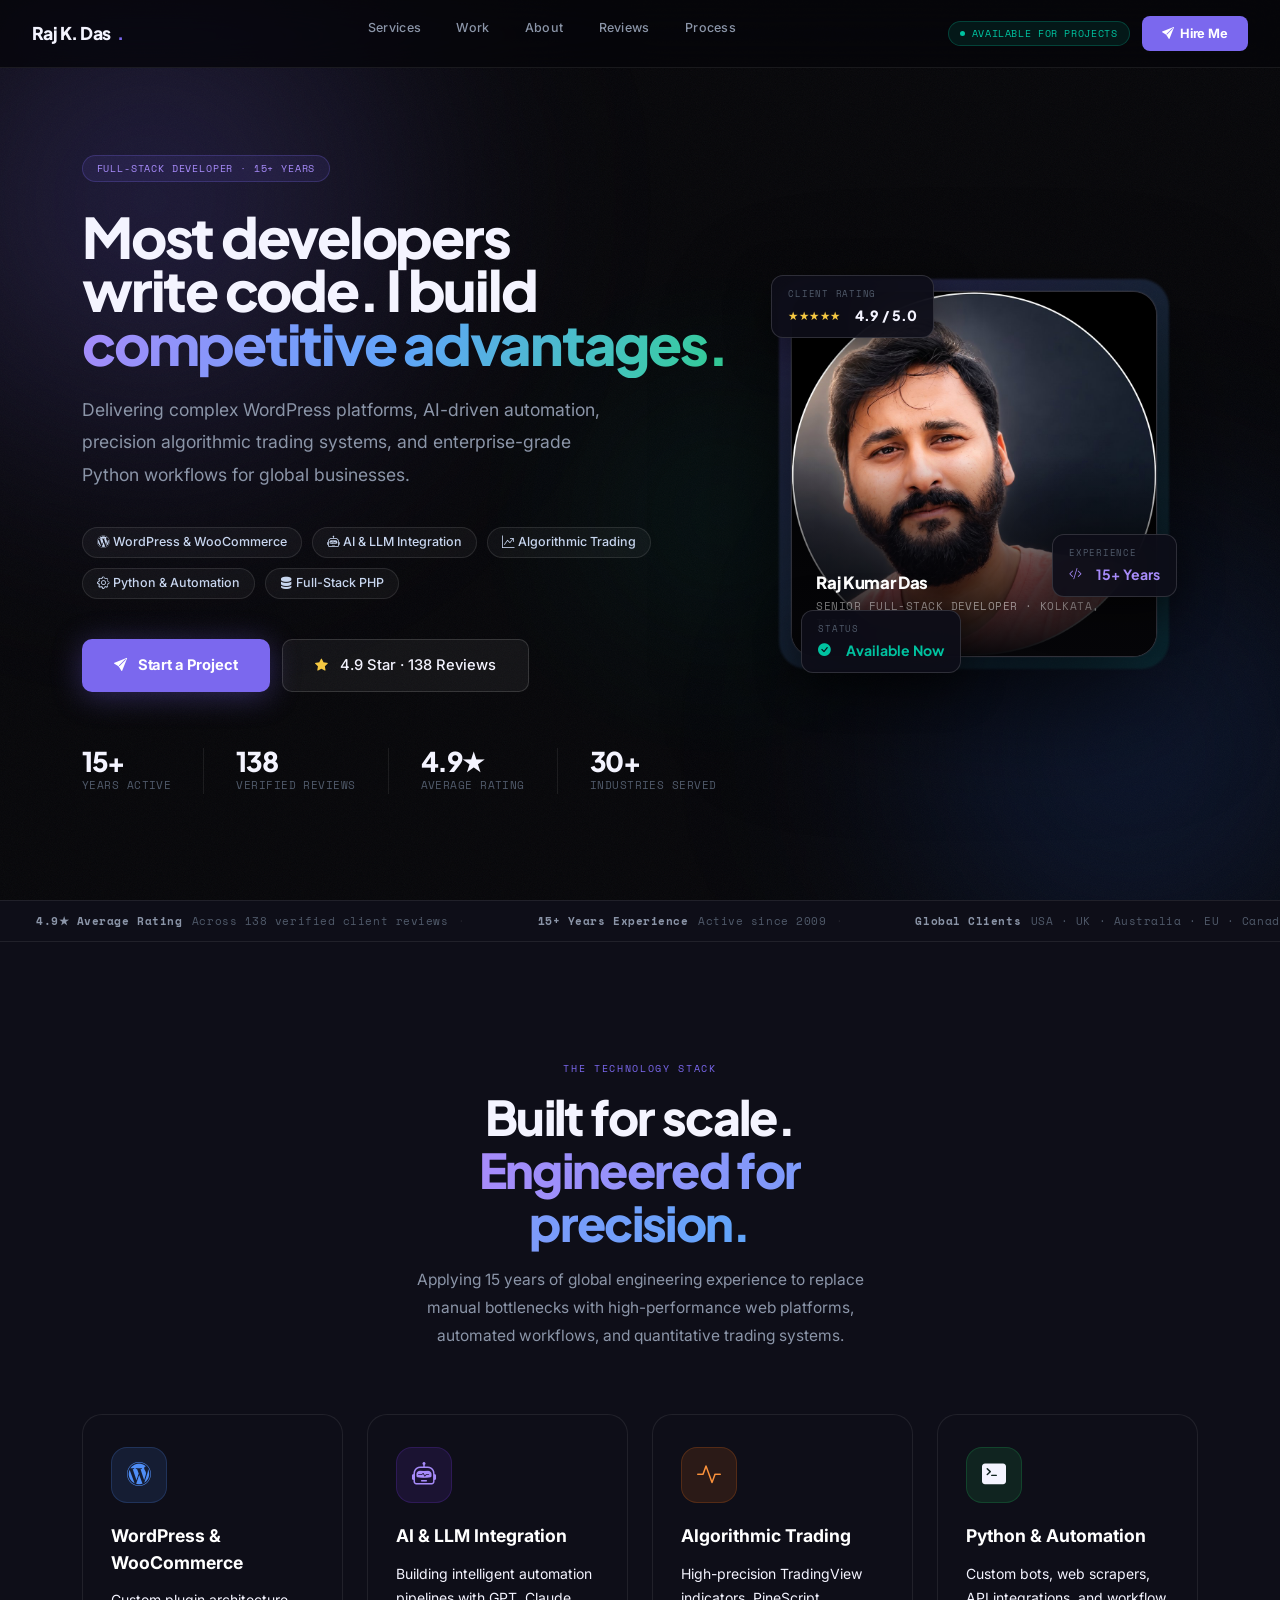
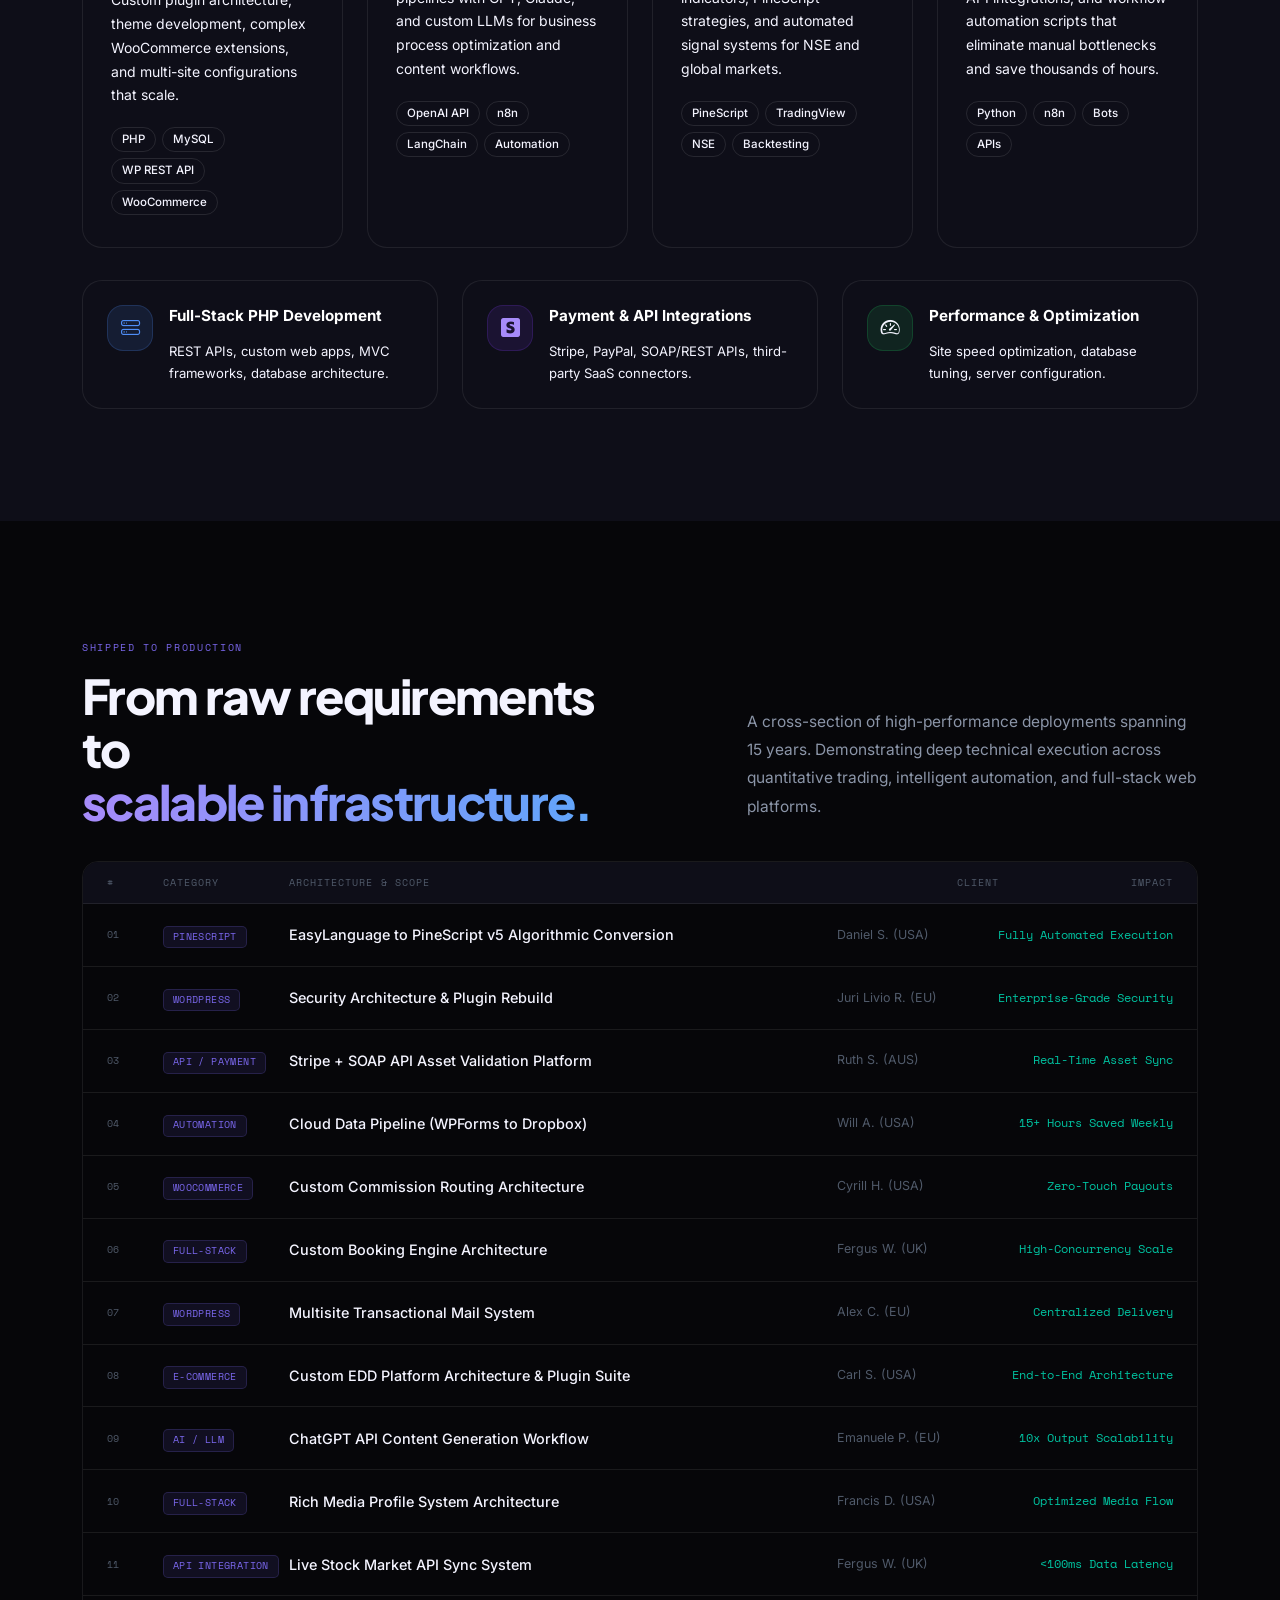
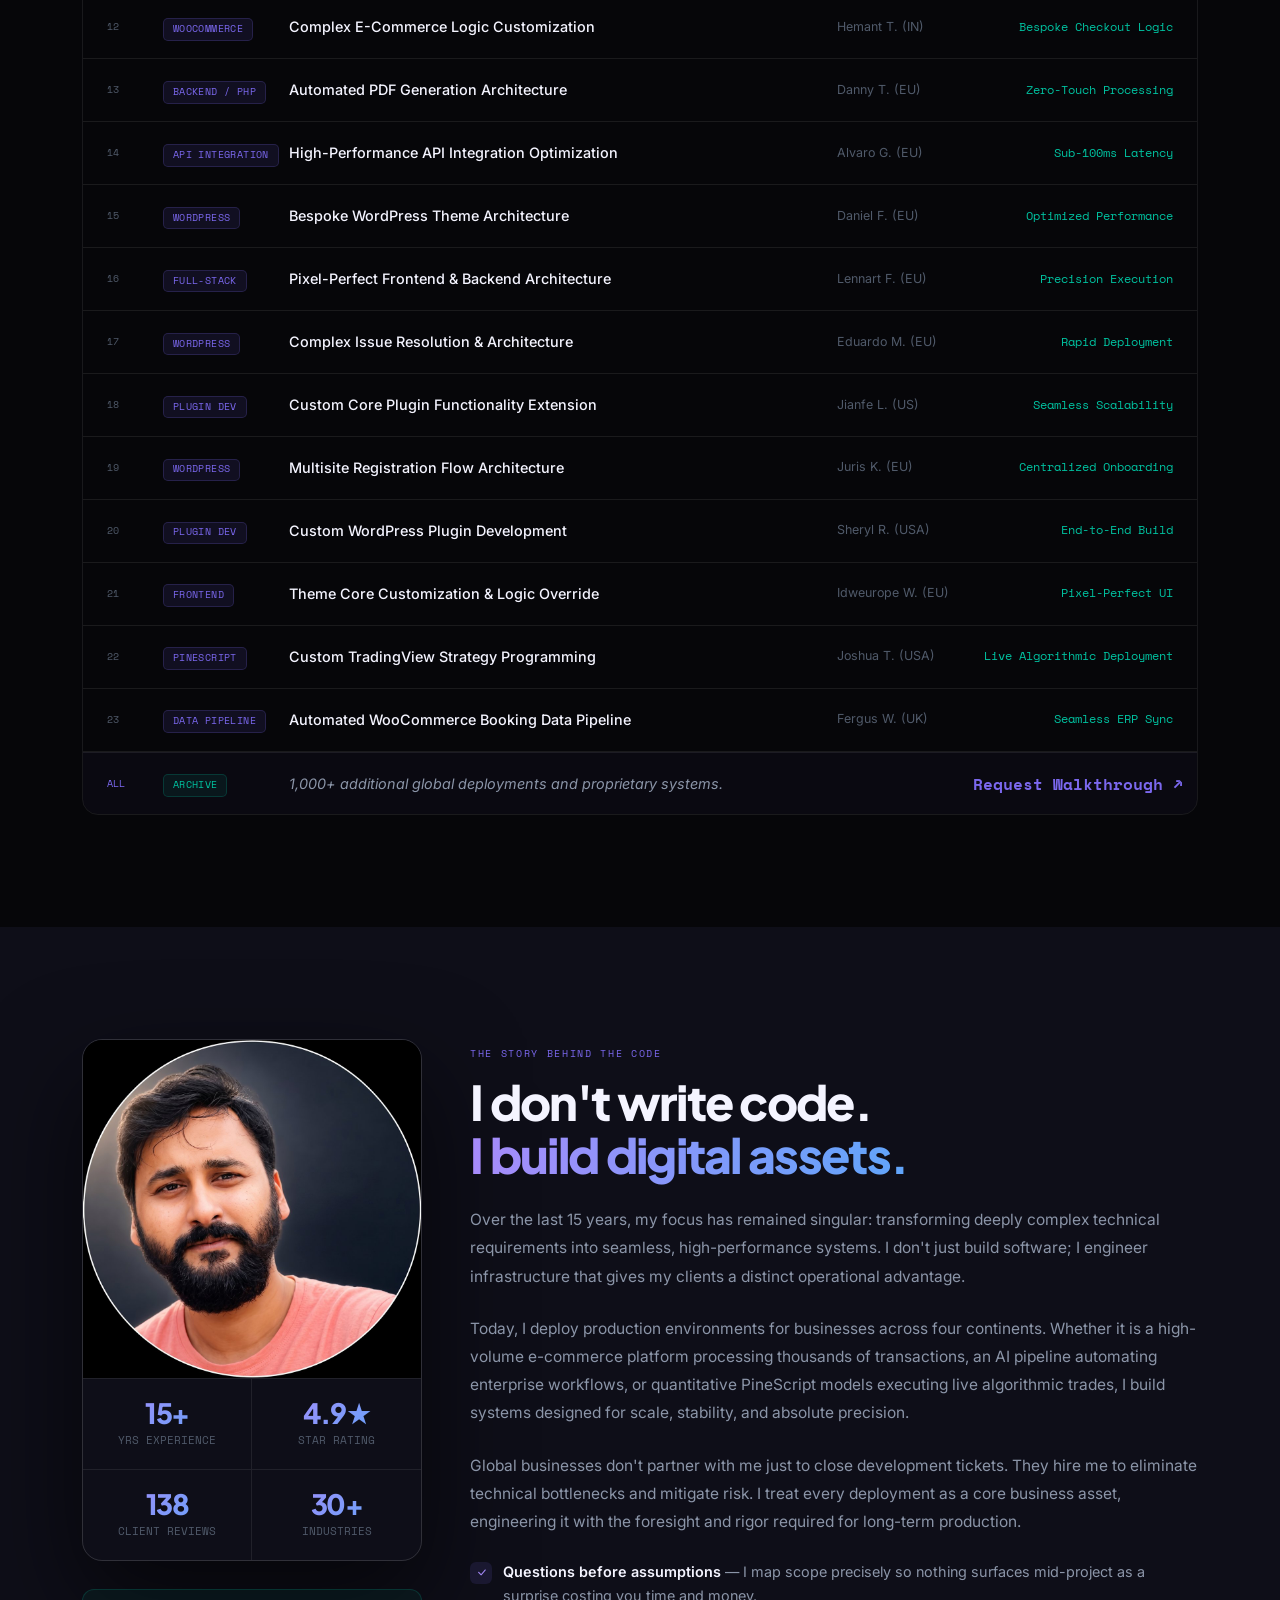
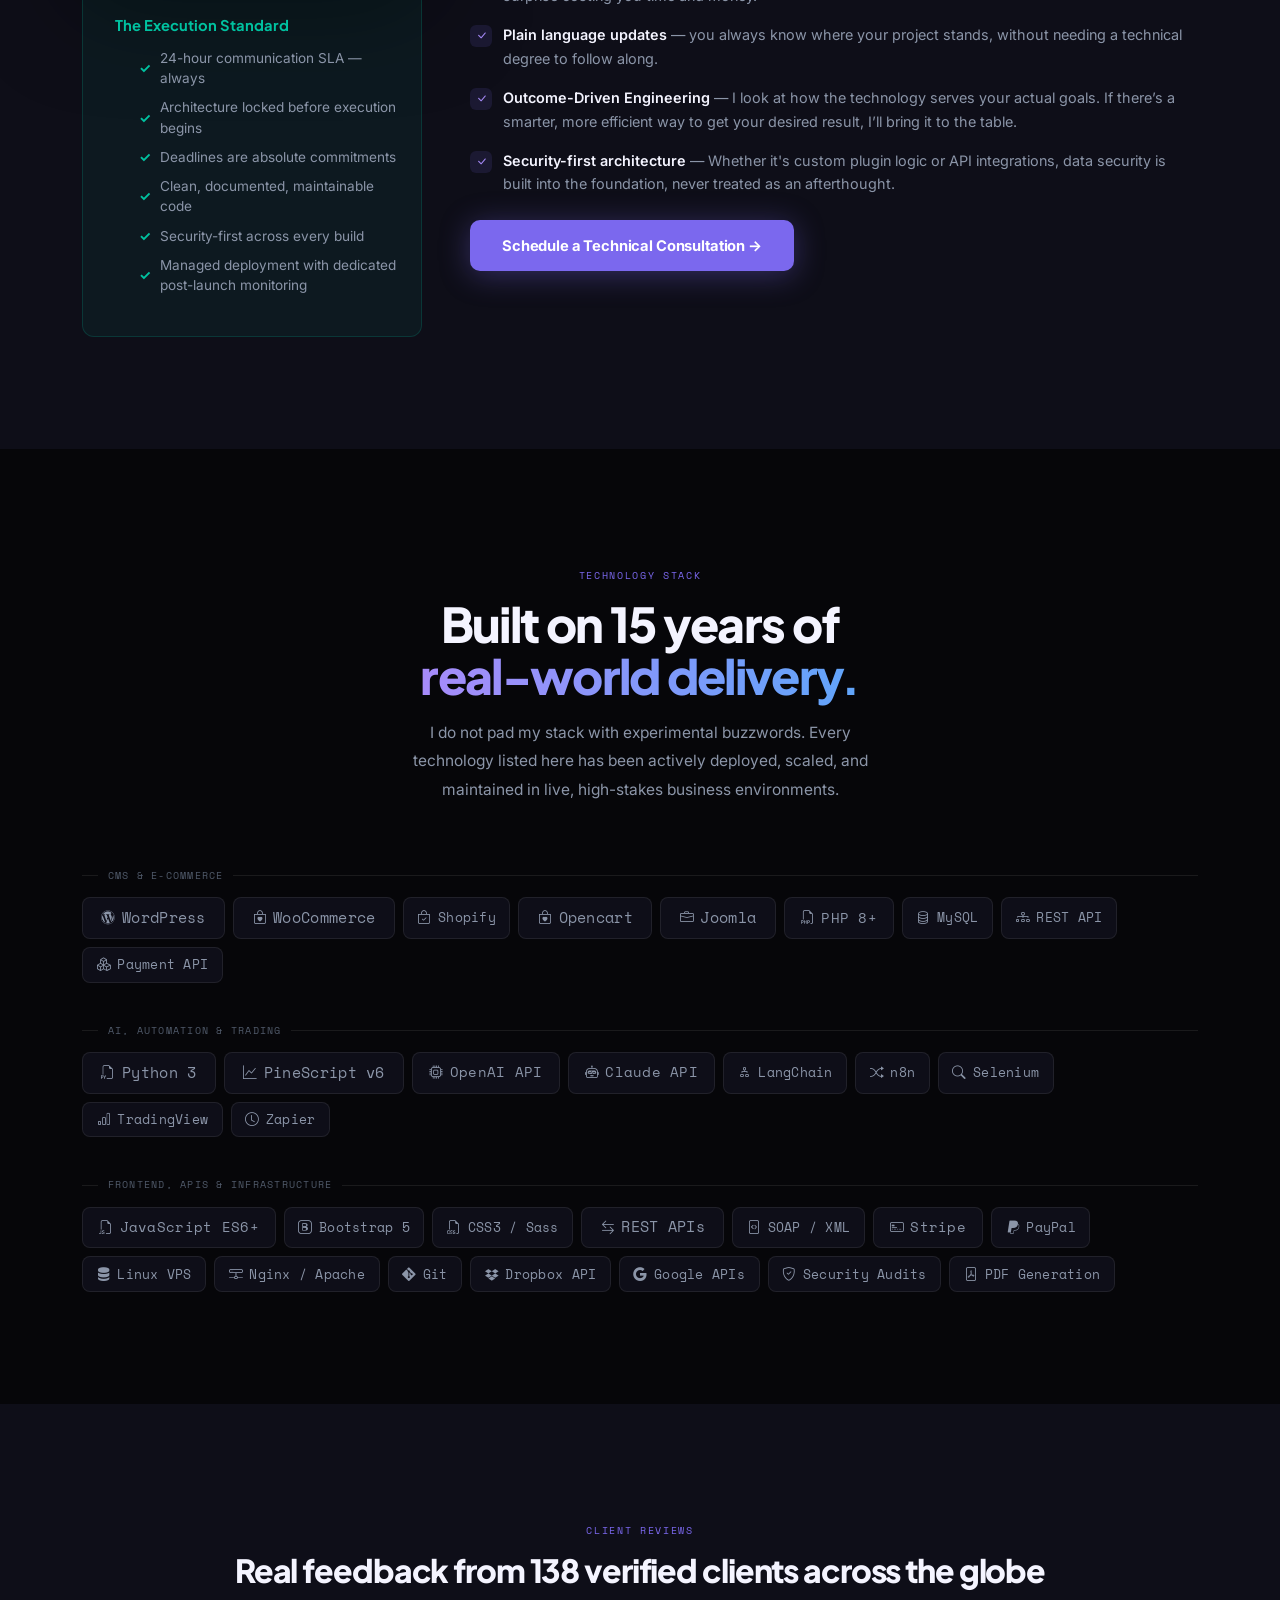
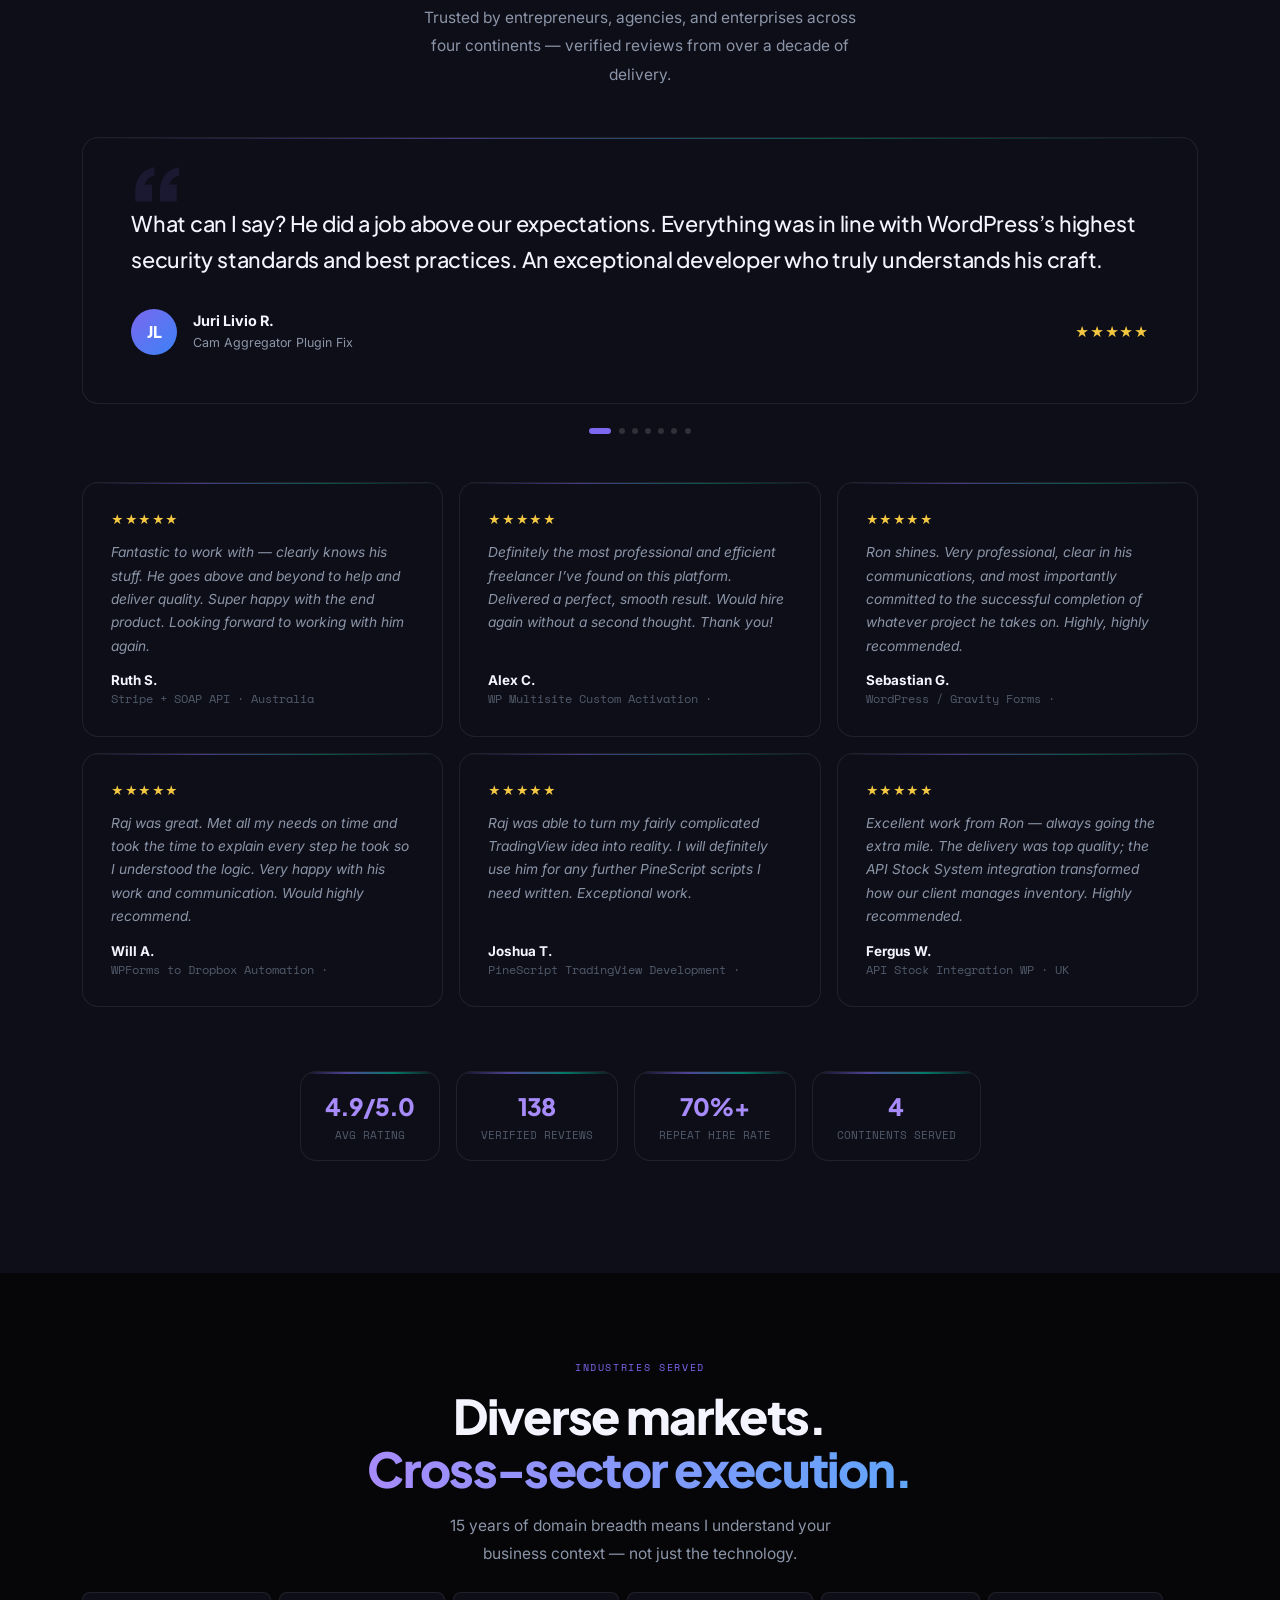
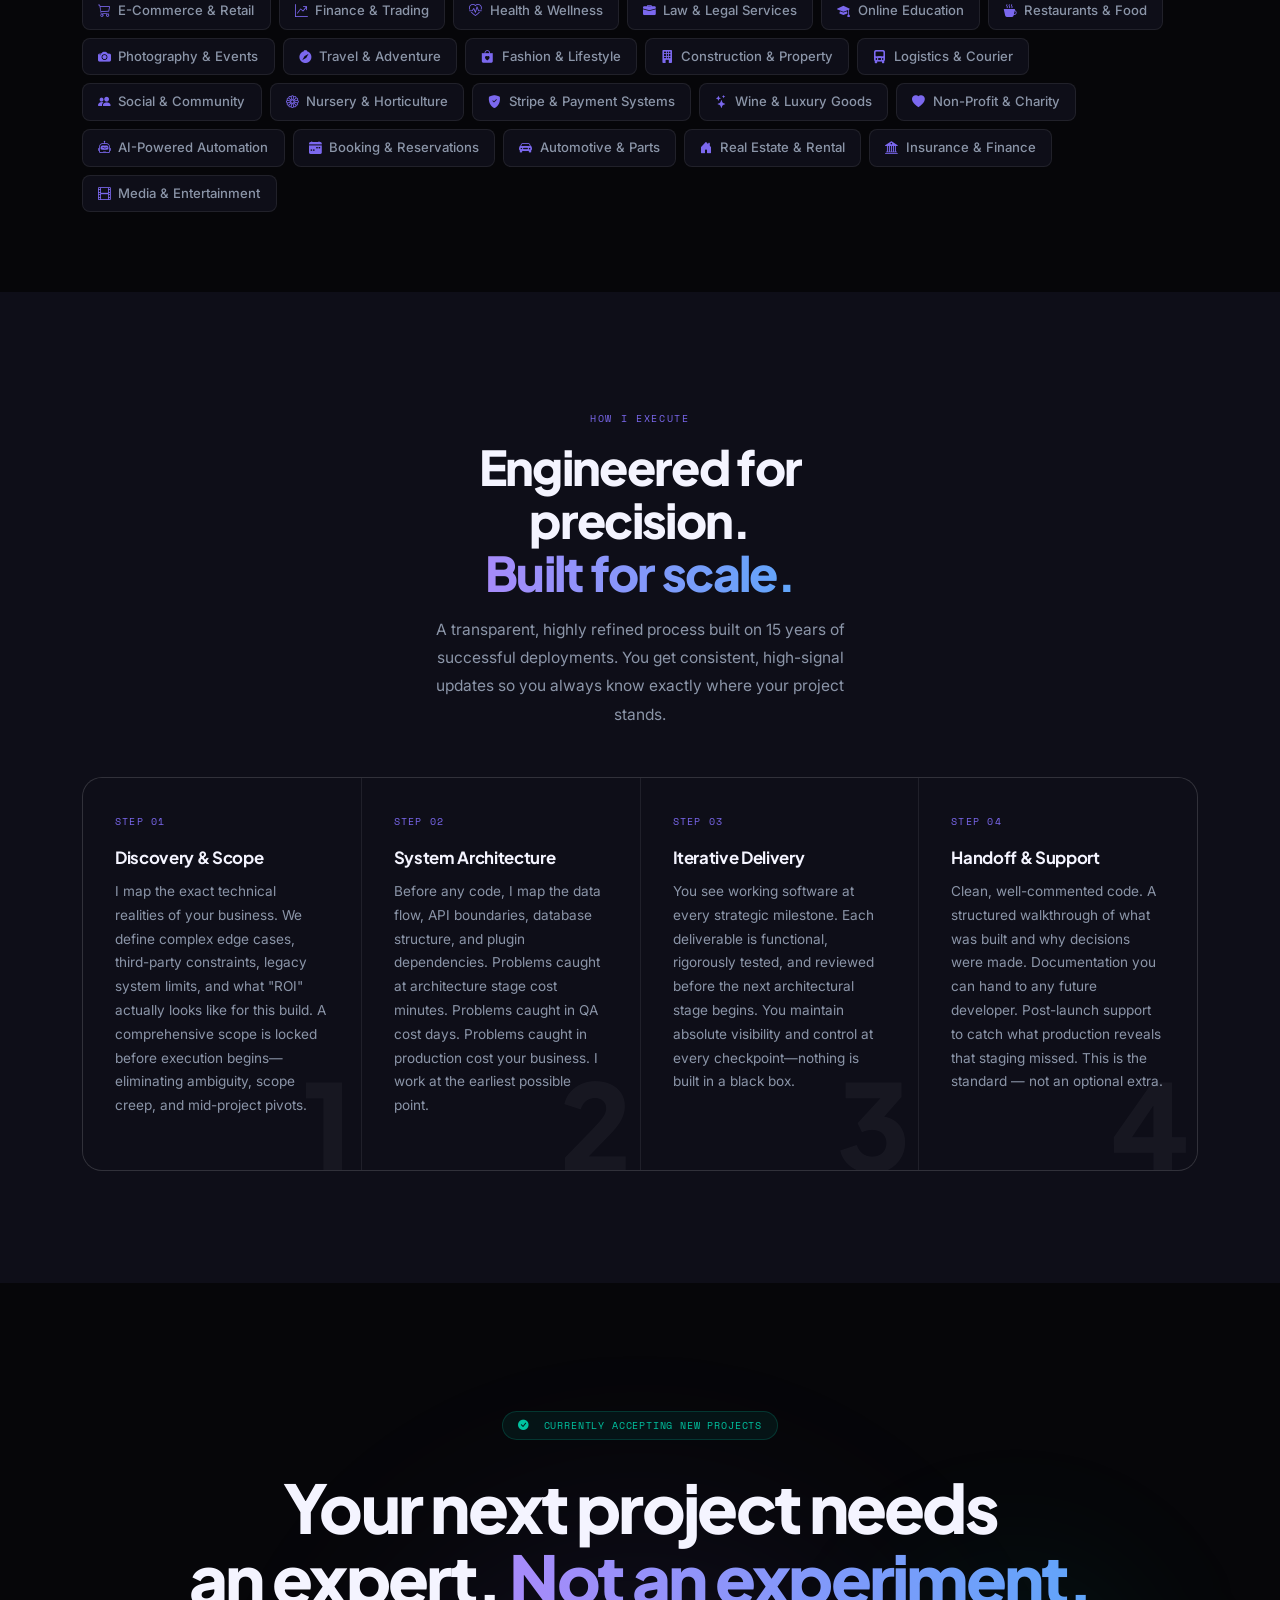
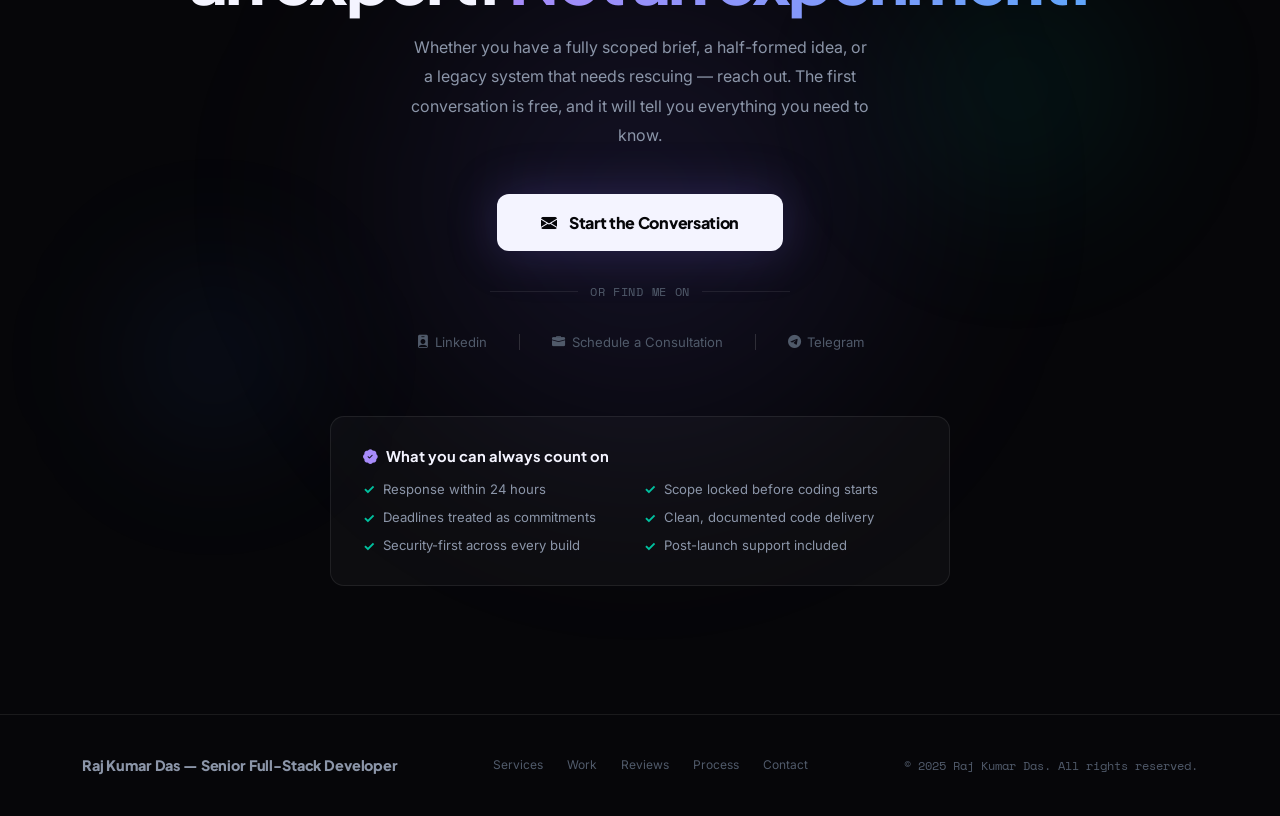
==== commit c430a459: "Update3" ====
--- a/index.html
+++ b/index.html
@@ -631,7 +631,7 @@
       <div class="cta-sep"></div>
       <a class="cta-link" href="https://calendly.com/rajkdas/30min" target="_blank" rel="noopener"><i class="bi bi-briefcase-fill"></i> Schedule a Consultation</a>
       <div class="cta-sep"></div>
-      <a class="cta-link" href="https://github.com/rajkdas" target="_blank" rel="noopener"><i class="bi bi-github"></i> GitHub</a>
+      <a class="cta-link" href="https://t.me/rajkdas_full_stack_developer" target="_blank" rel="noopener"><i class="bi bi-telegram"></i> Telegram</a>
     </div>
 
     <div class="guarantee rv d4">
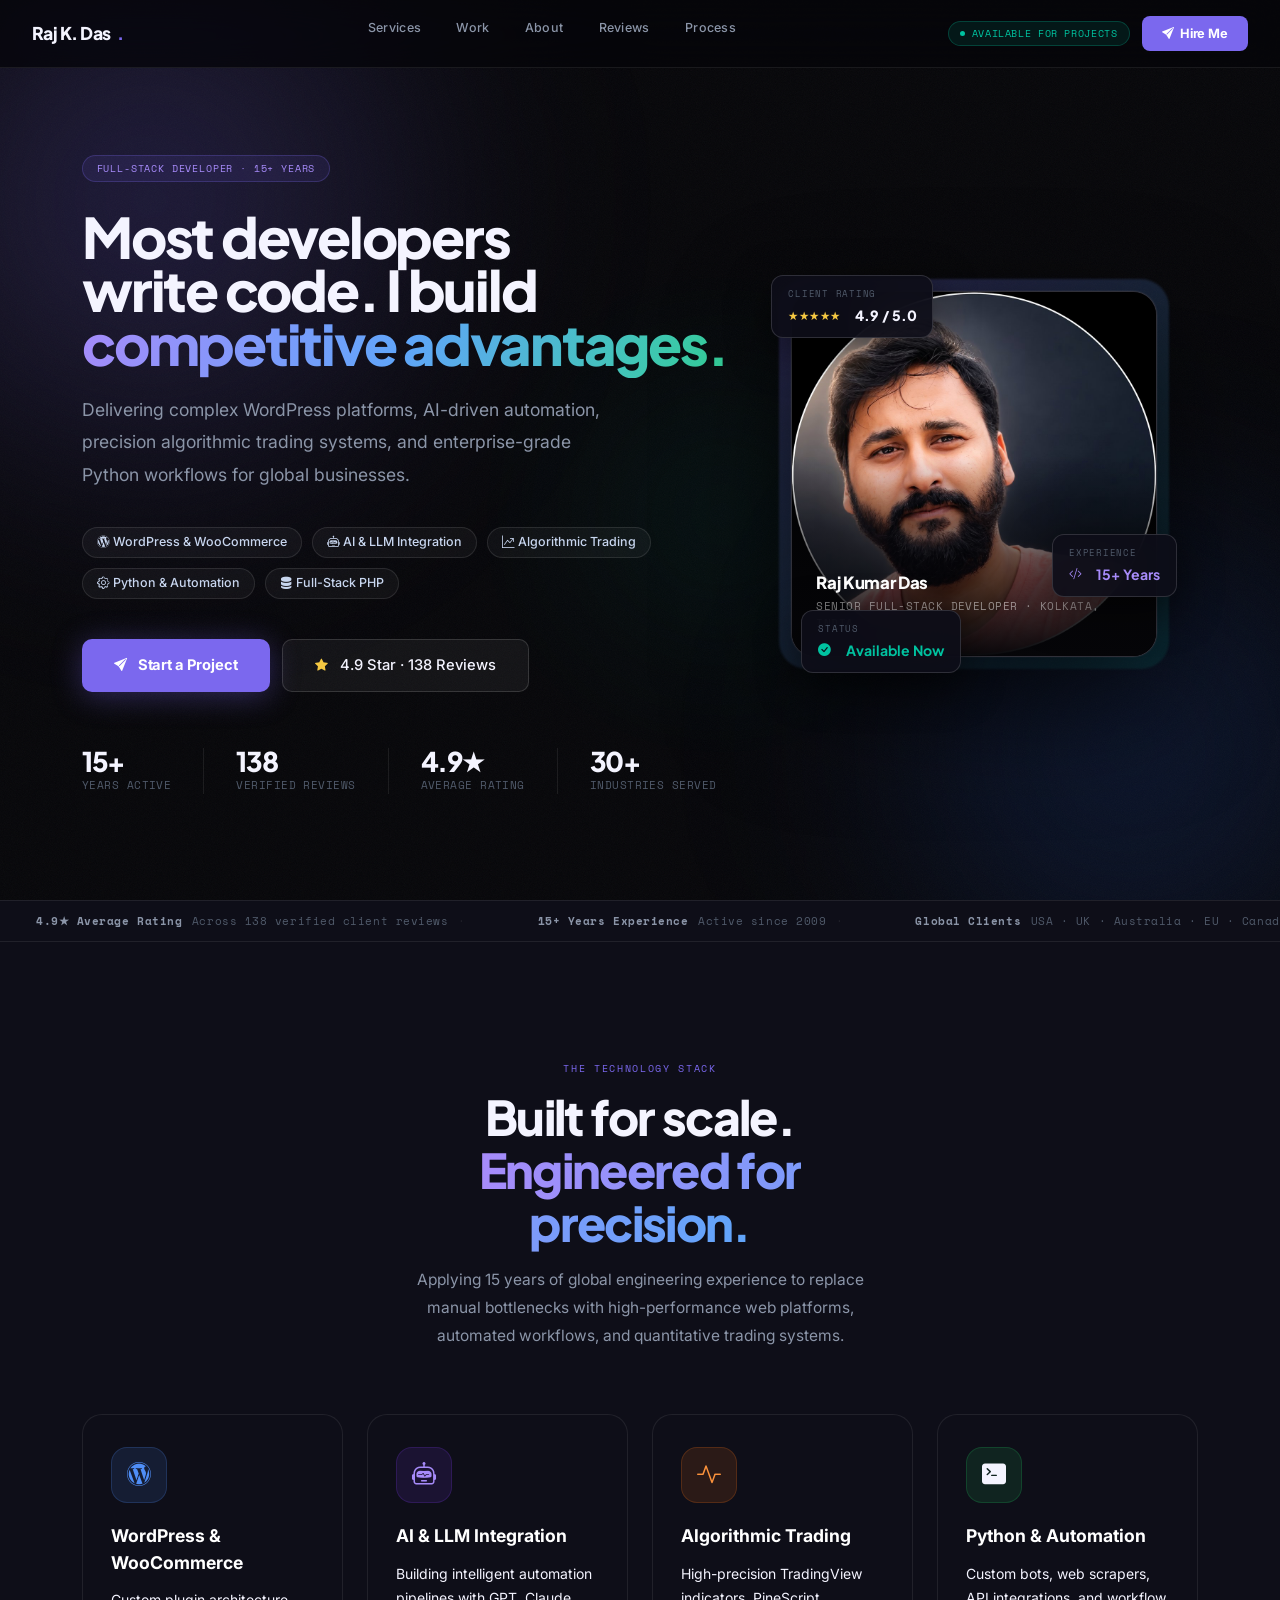
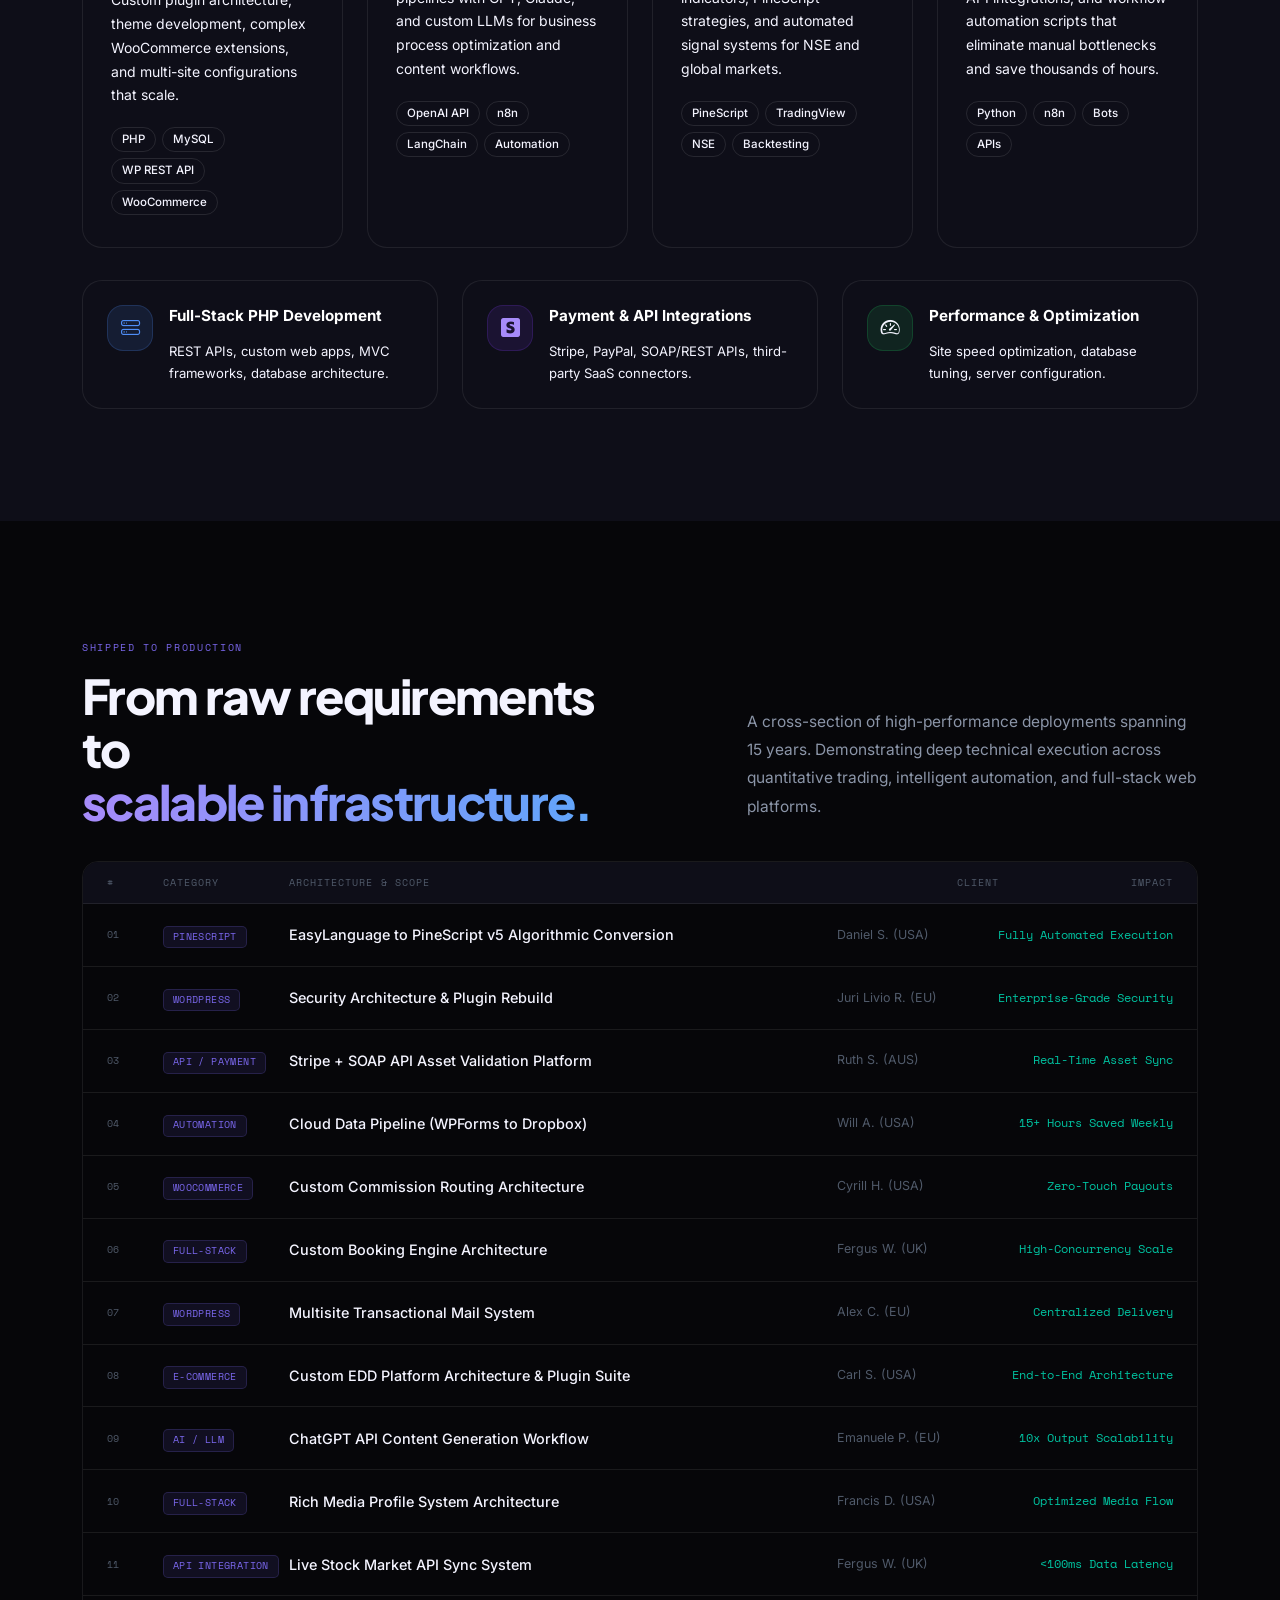
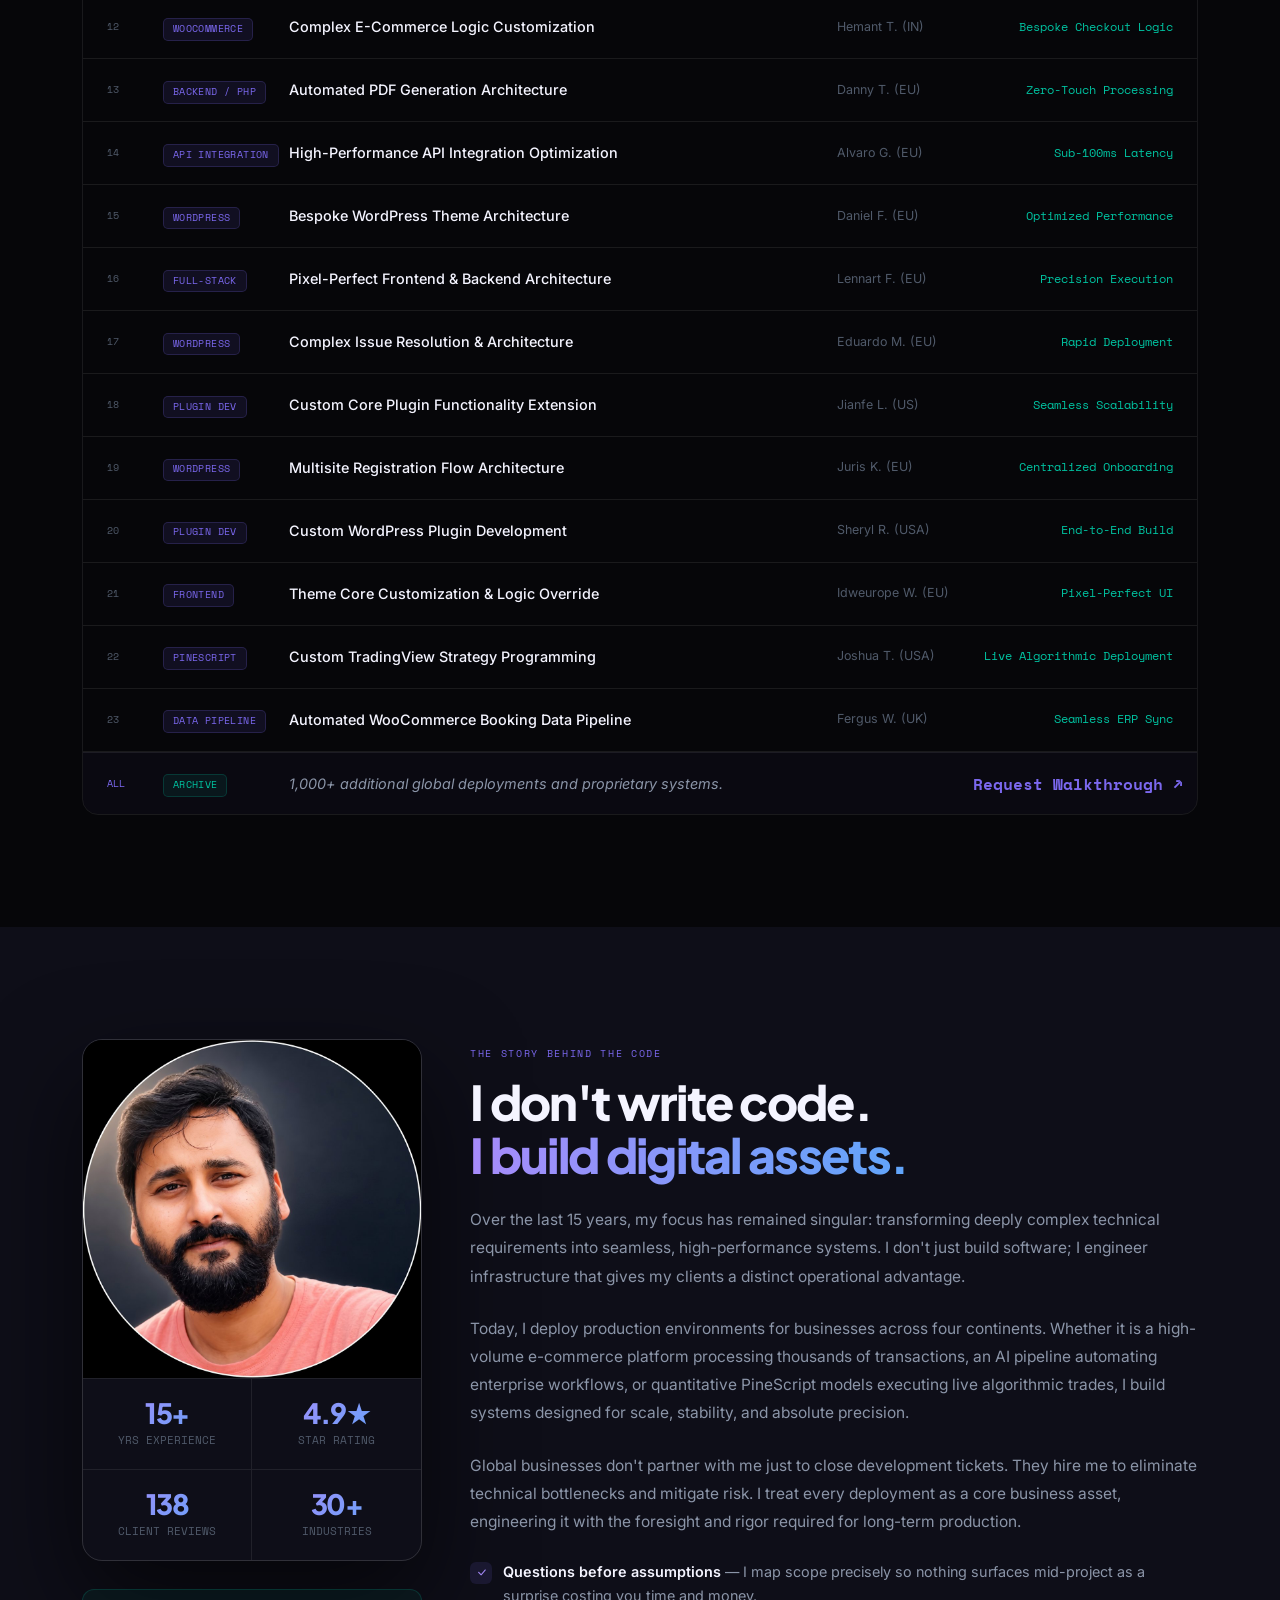
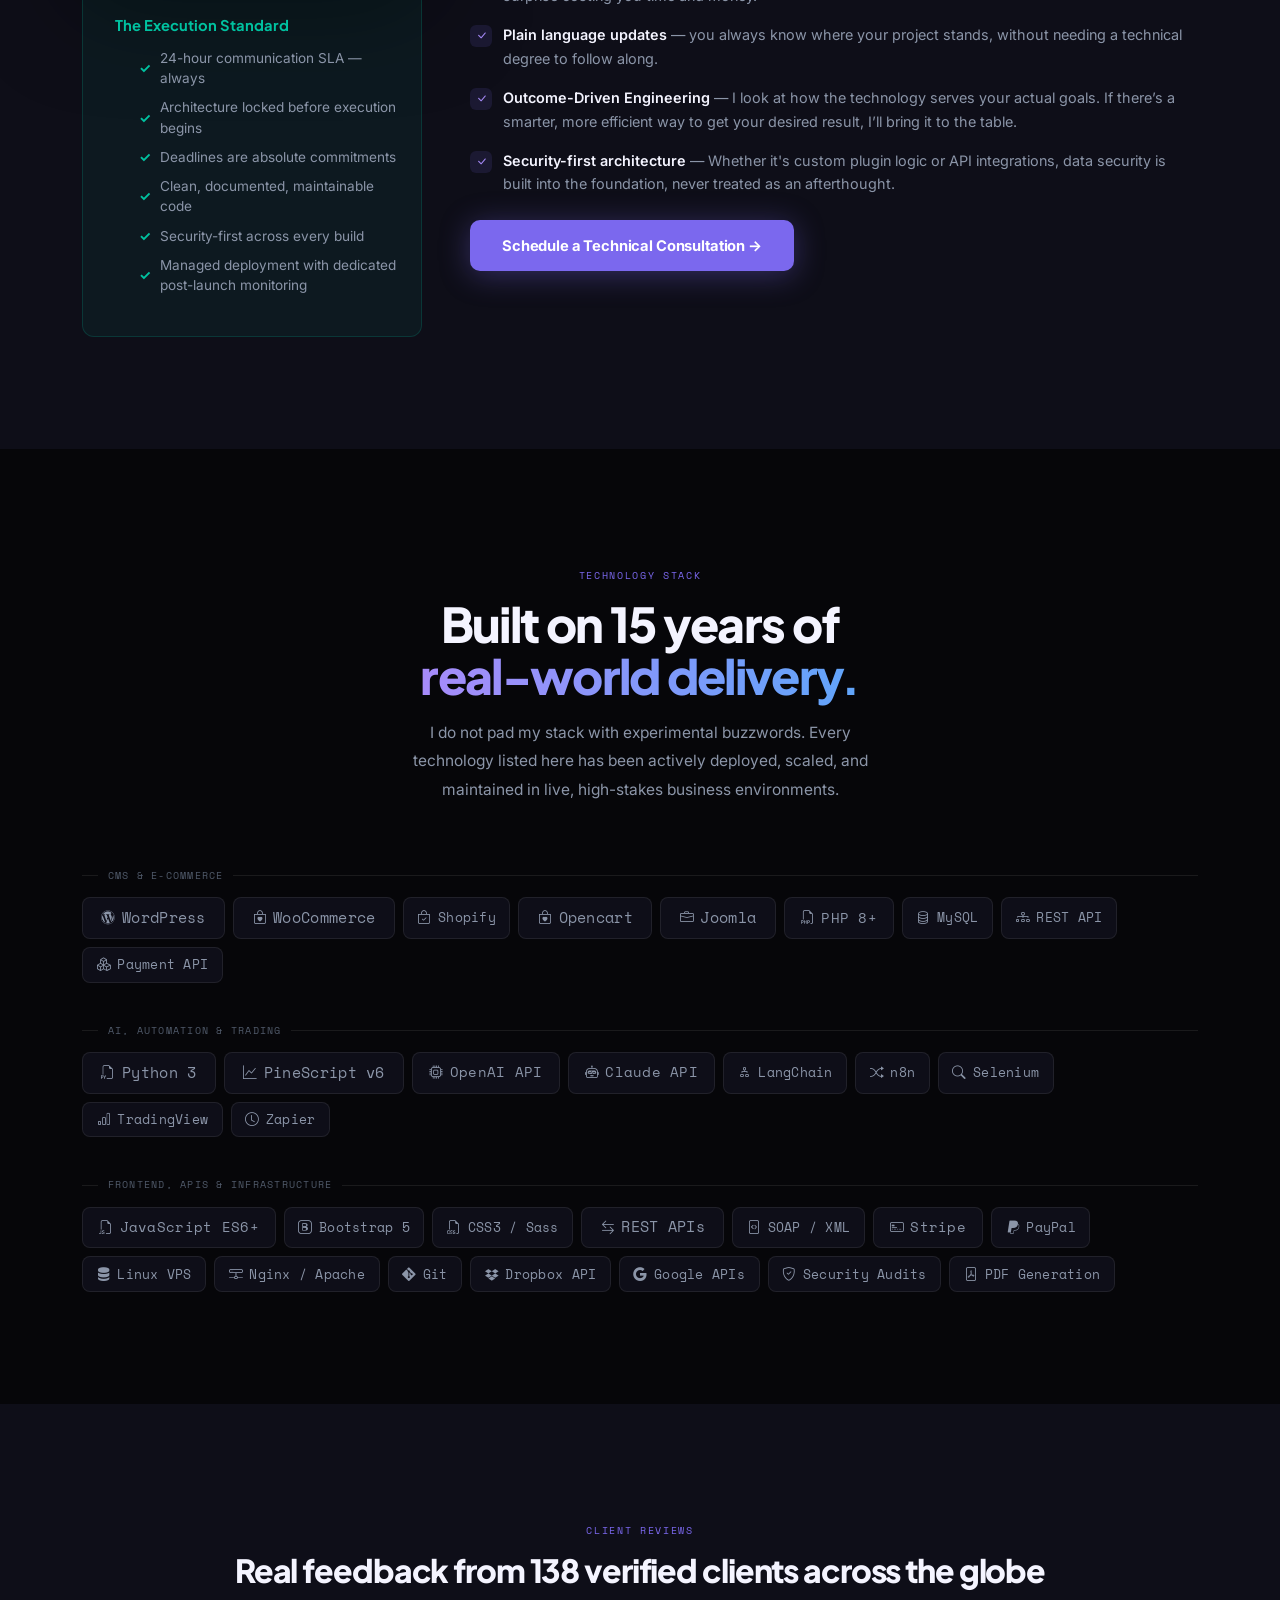
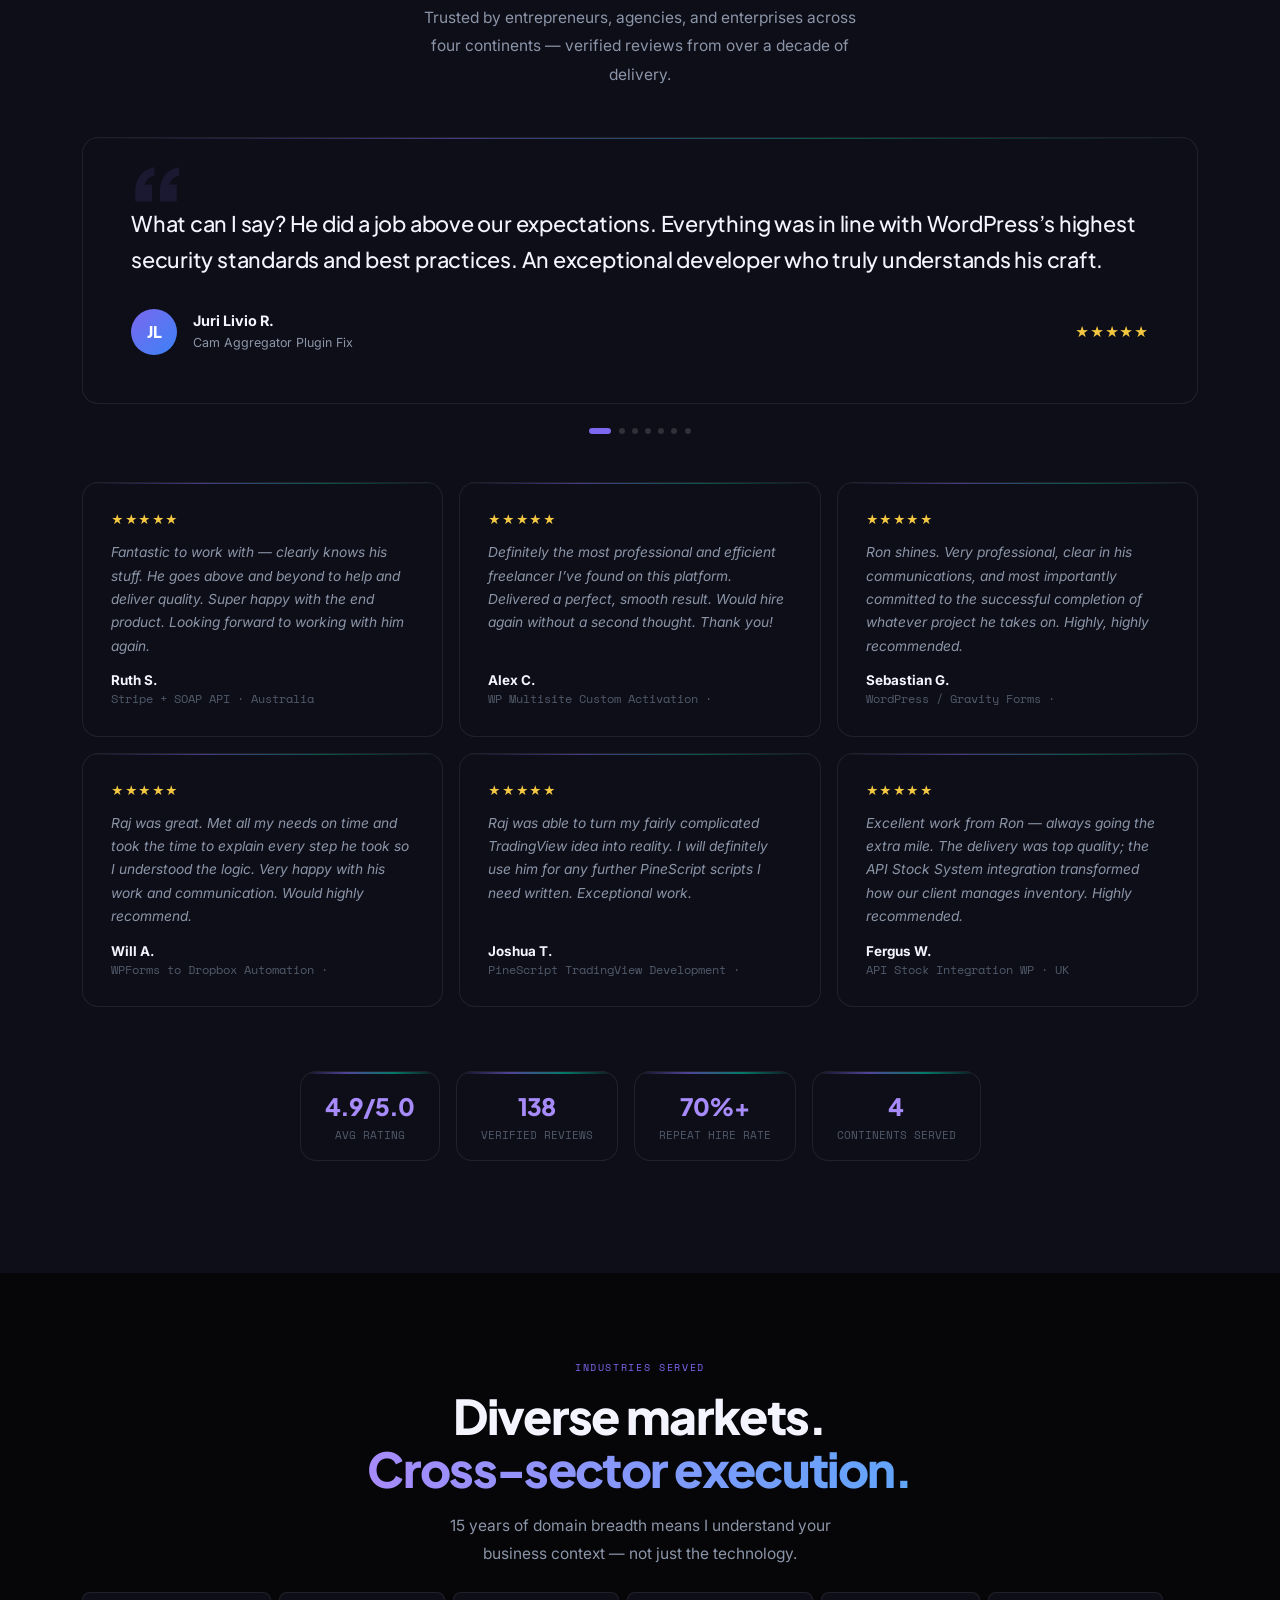
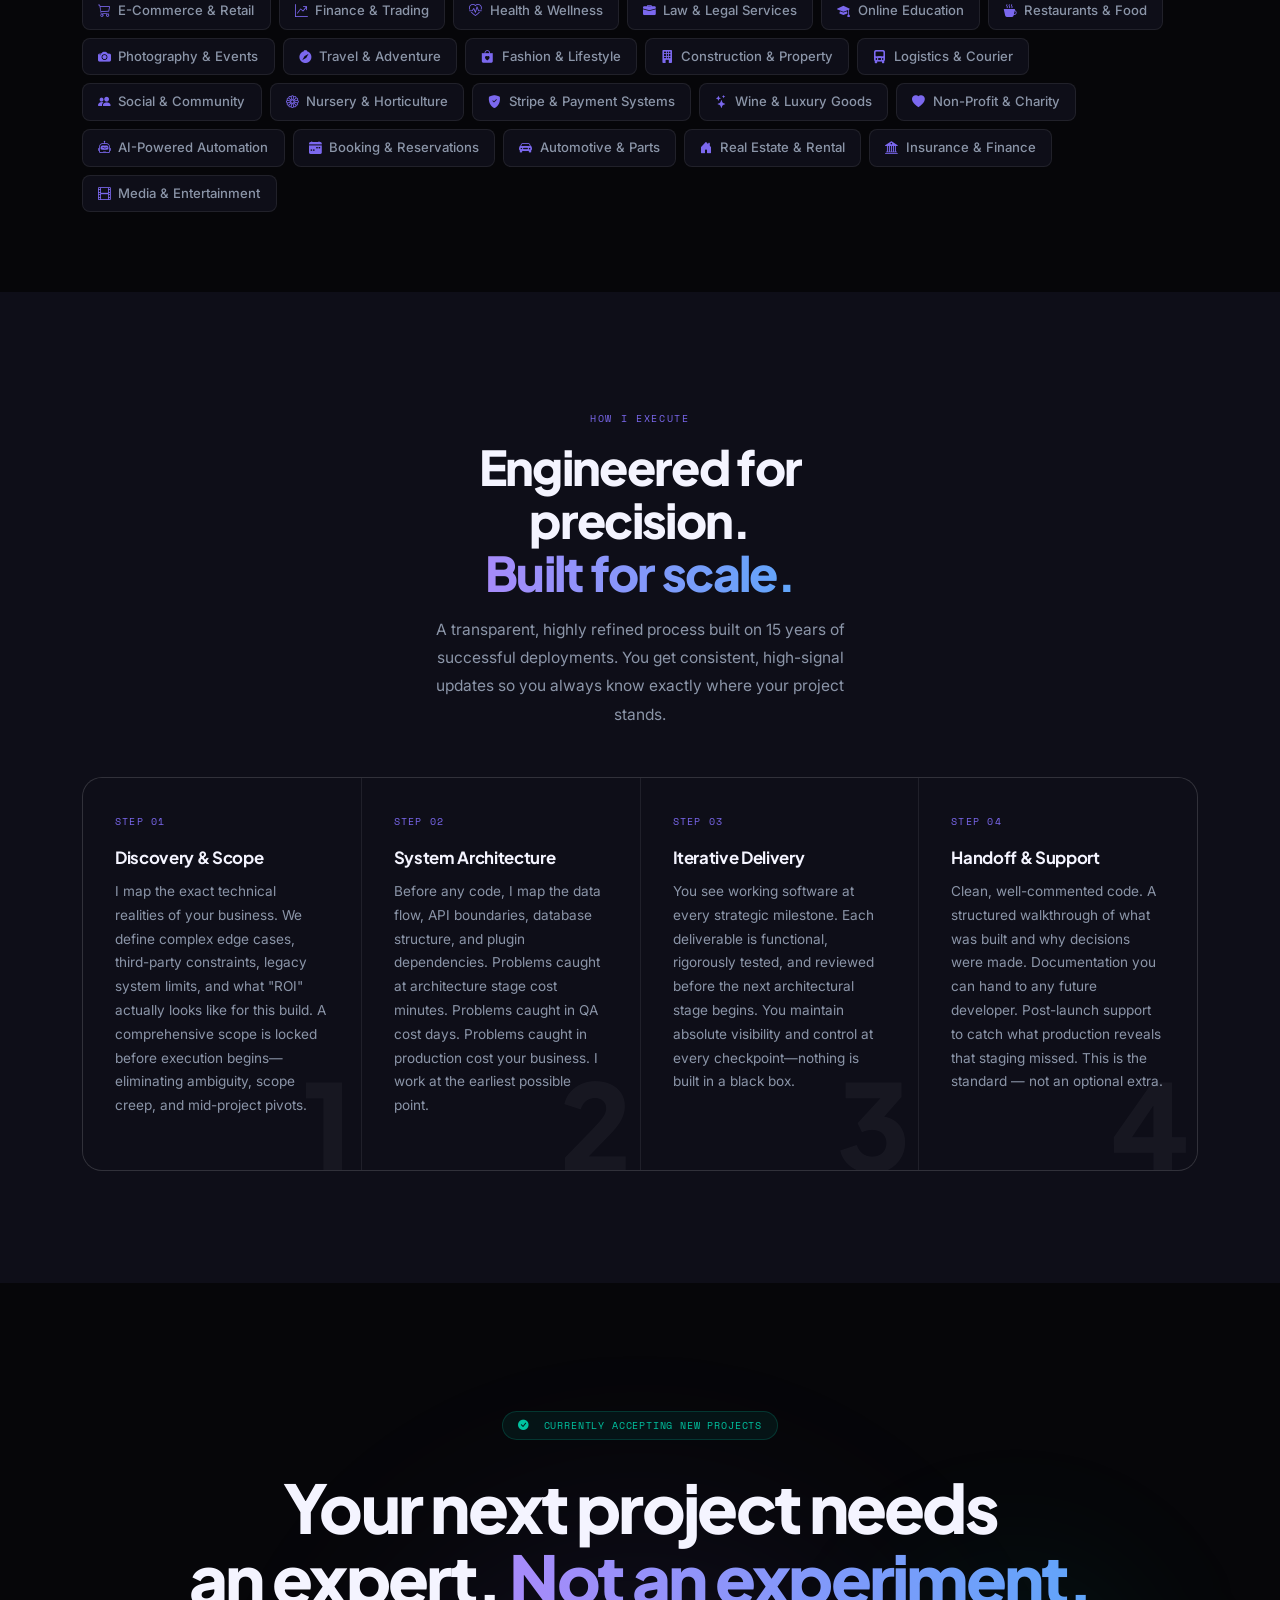
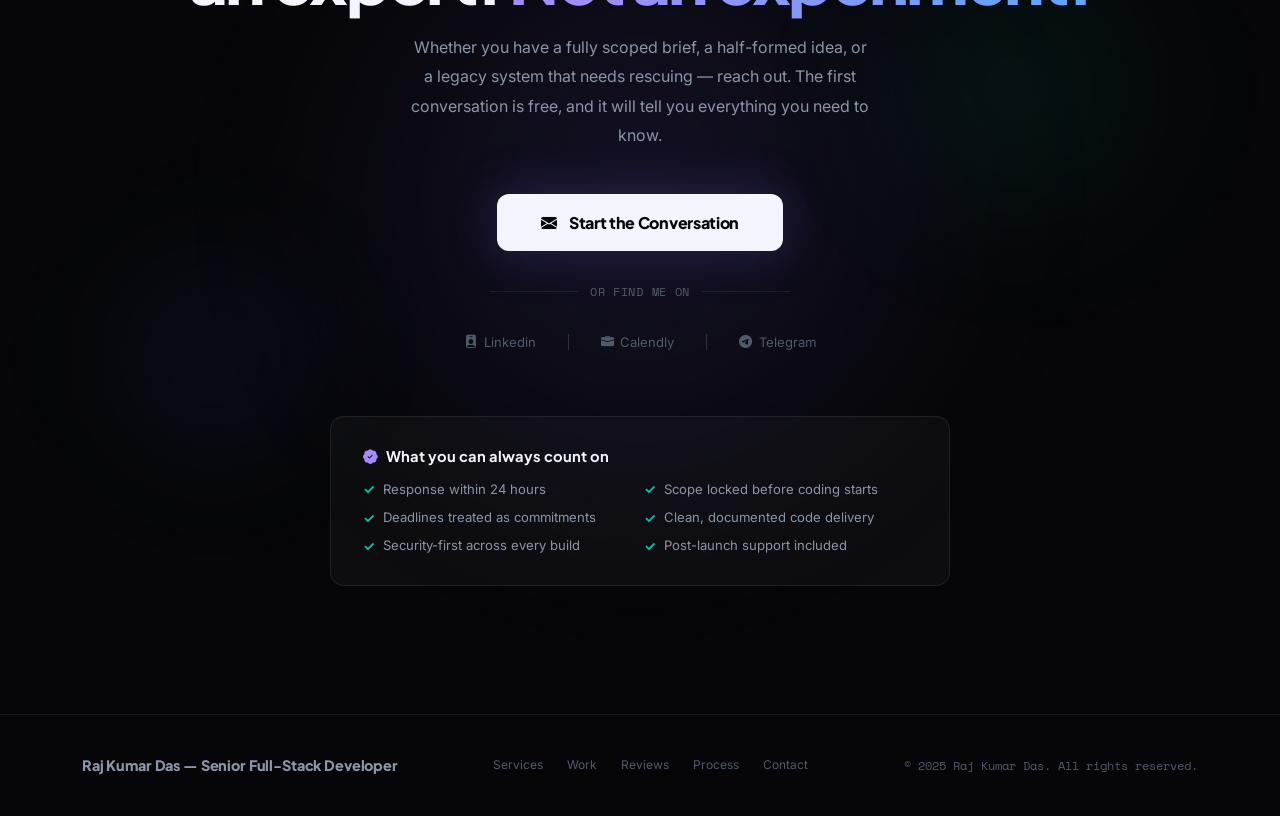
==== commit b2a2b074: "Update4" ====
--- a/index.html
+++ b/index.html
@@ -322,7 +322,7 @@
     <div class="row align-items-start g-5">
 
       <!-- LEFT: Photo + Stats -->
-      <div class="col-12 col-lg-4 rv">
+      <div class="col-10 col-lg-4 mx-auto rv">
         <div class="about-photo-card">
           <img src="[data-uri]" alt="Raj Kumar Das"/>
           <div class="about-stat-grid">
@@ -629,7 +629,7 @@
     <div class="cta-links rv d3">
       <a class="cta-link" href="https://www.linkedin.com/in/full-stack-developer-agentic-ai/" target="_blank" rel="noopener"><i class="bi bi-person-badge-fill"></i> Linkedin</a>
       <div class="cta-sep"></div>
-      <a class="cta-link" href="https://calendly.com/rajkdas/30min" target="_blank" rel="noopener"><i class="bi bi-briefcase-fill"></i> Schedule a Consultation</a>
+      <a class="cta-link" href="https://calendly.com/rajkdas/30min" target="_blank" rel="noopener"><i class="bi bi-briefcase-fill"></i> Calendly</a>
       <div class="cta-sep"></div>
       <a class="cta-link" href="https://t.me/rajkdas_full_stack_developer" target="_blank" rel="noopener"><i class="bi bi-telegram"></i> Telegram</a>
     </div>
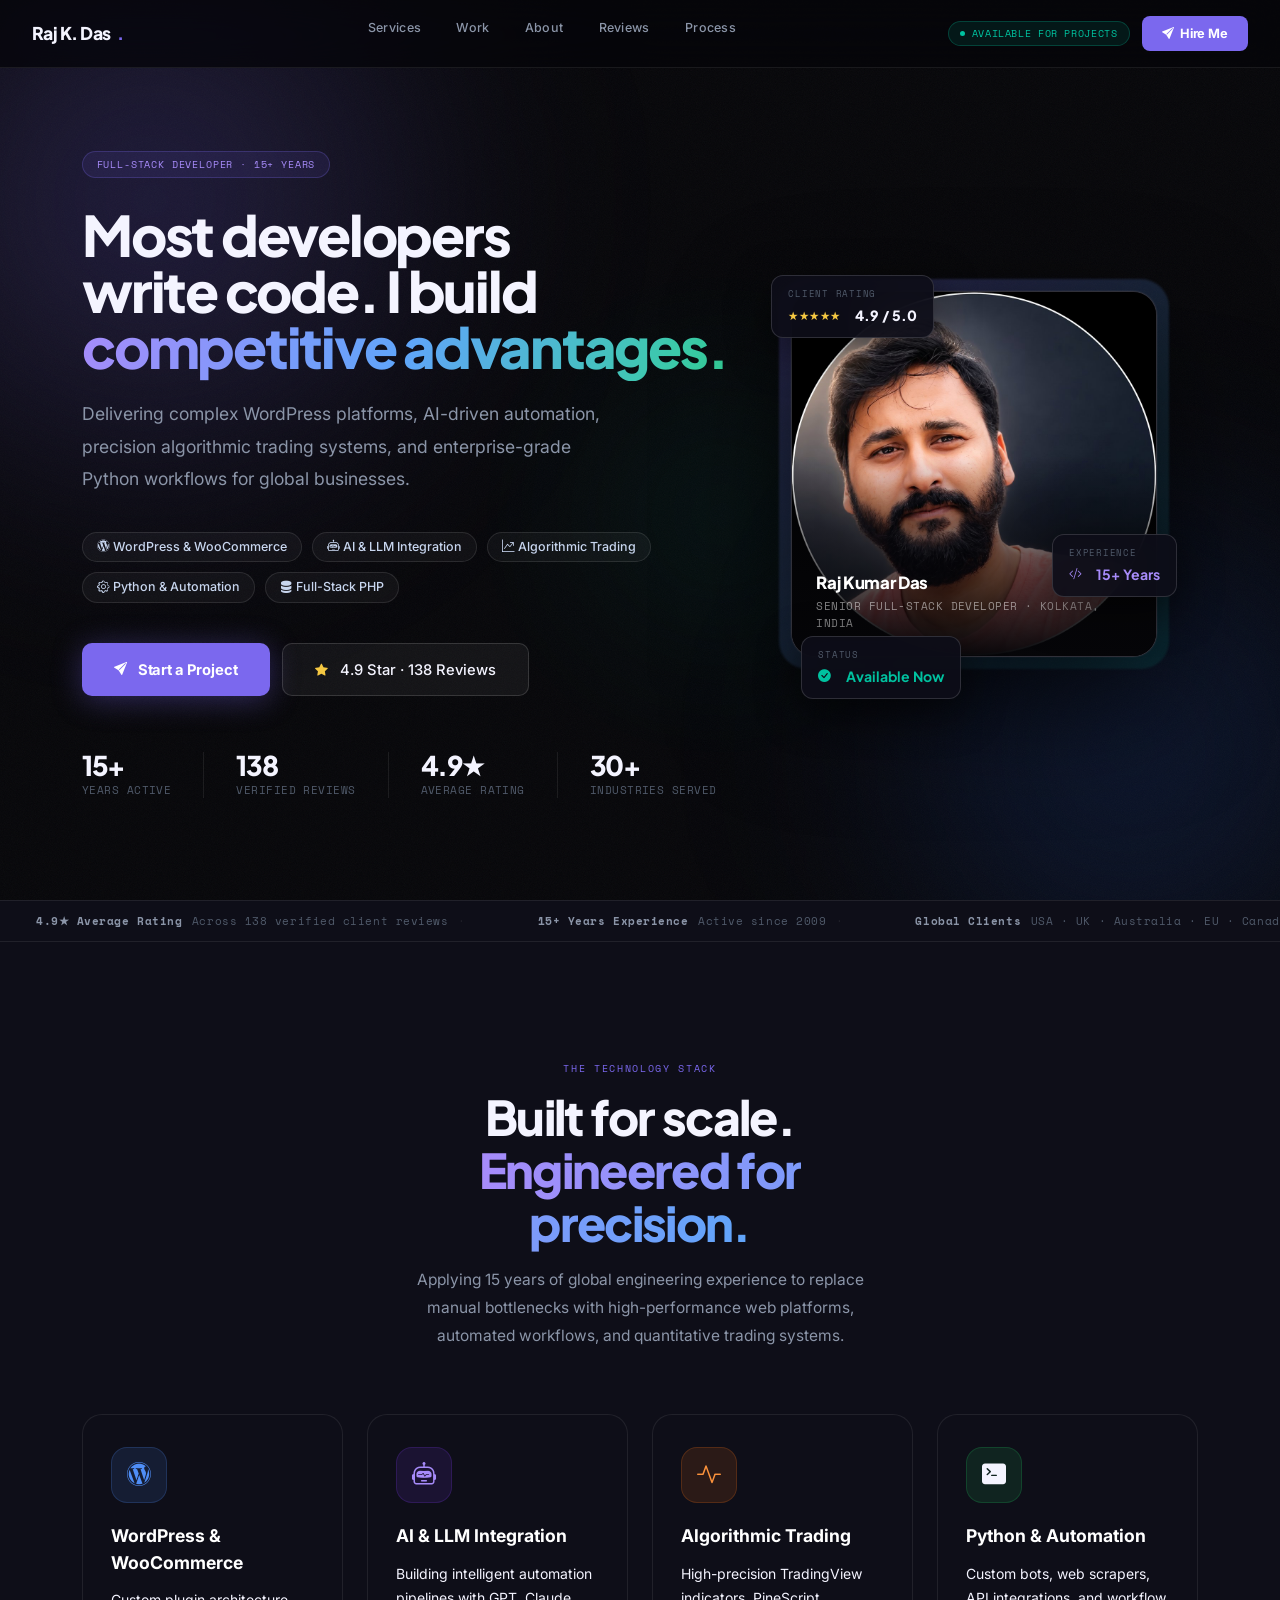
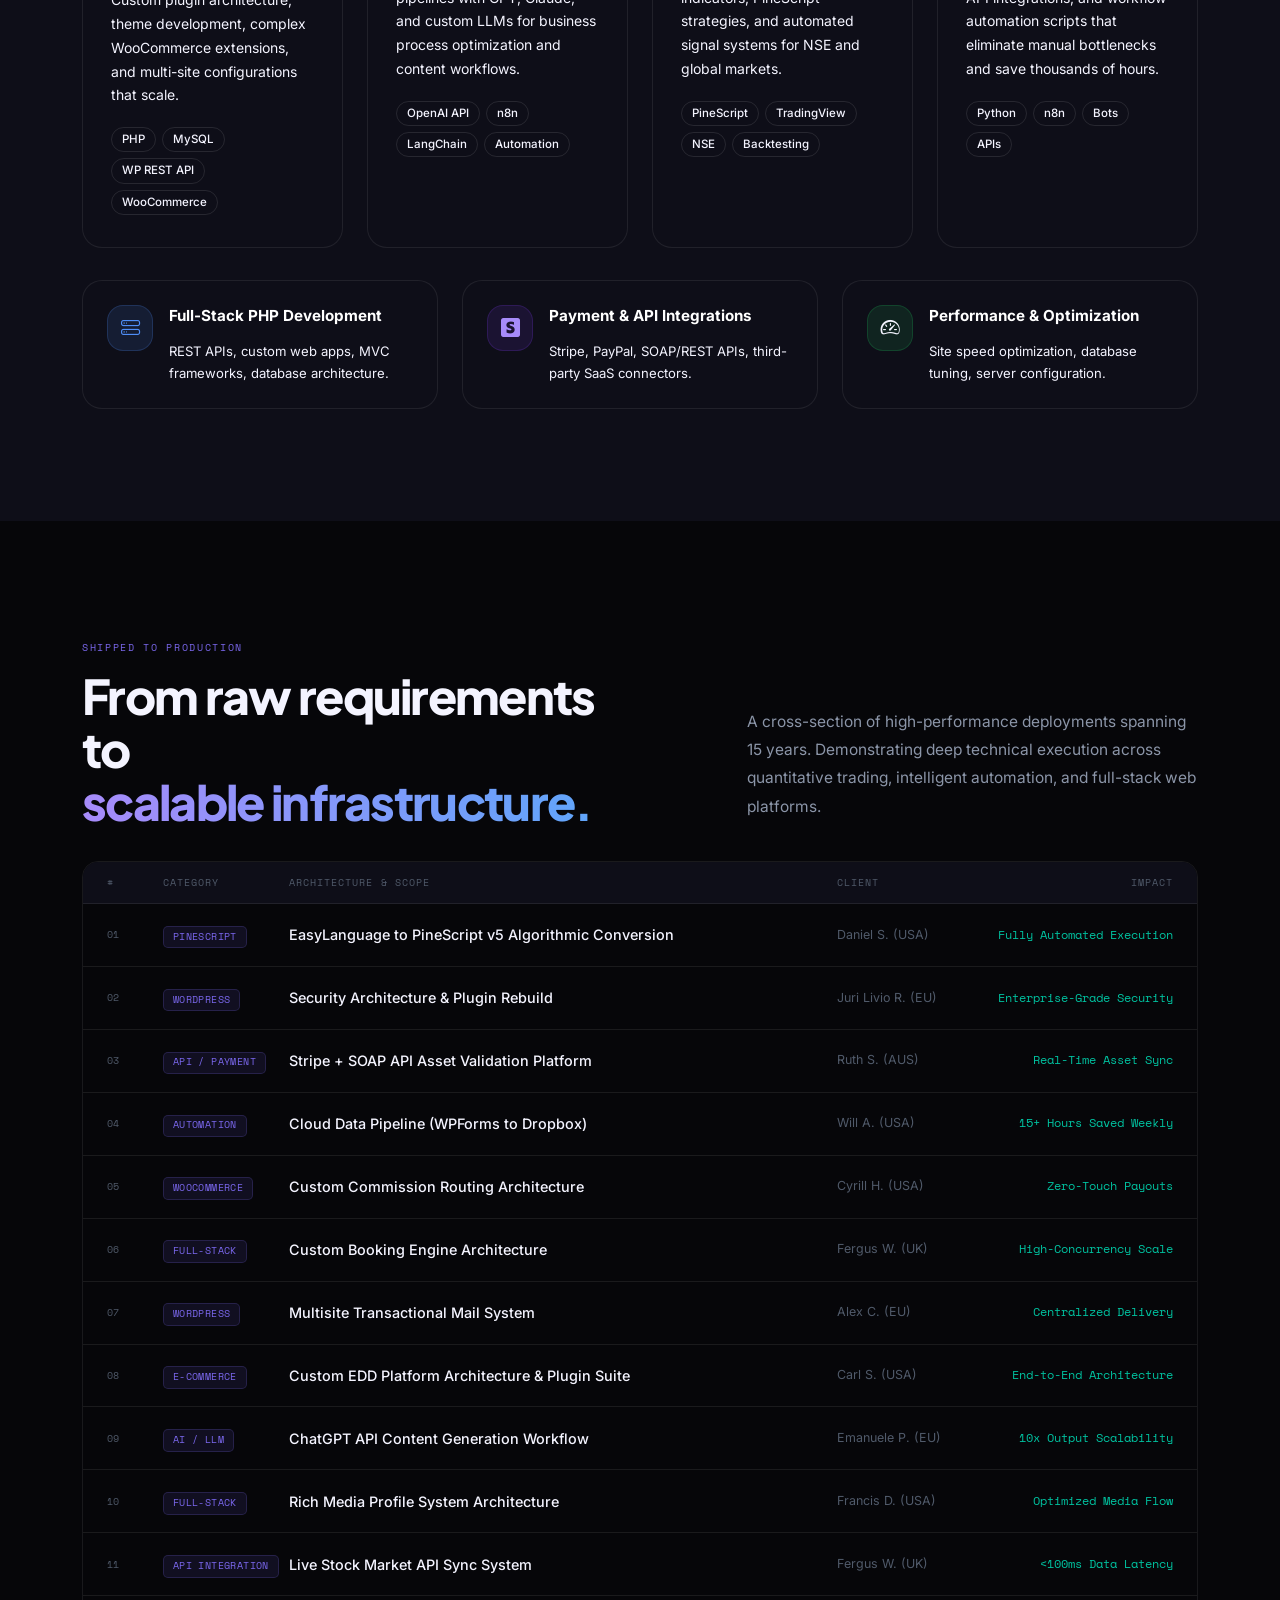
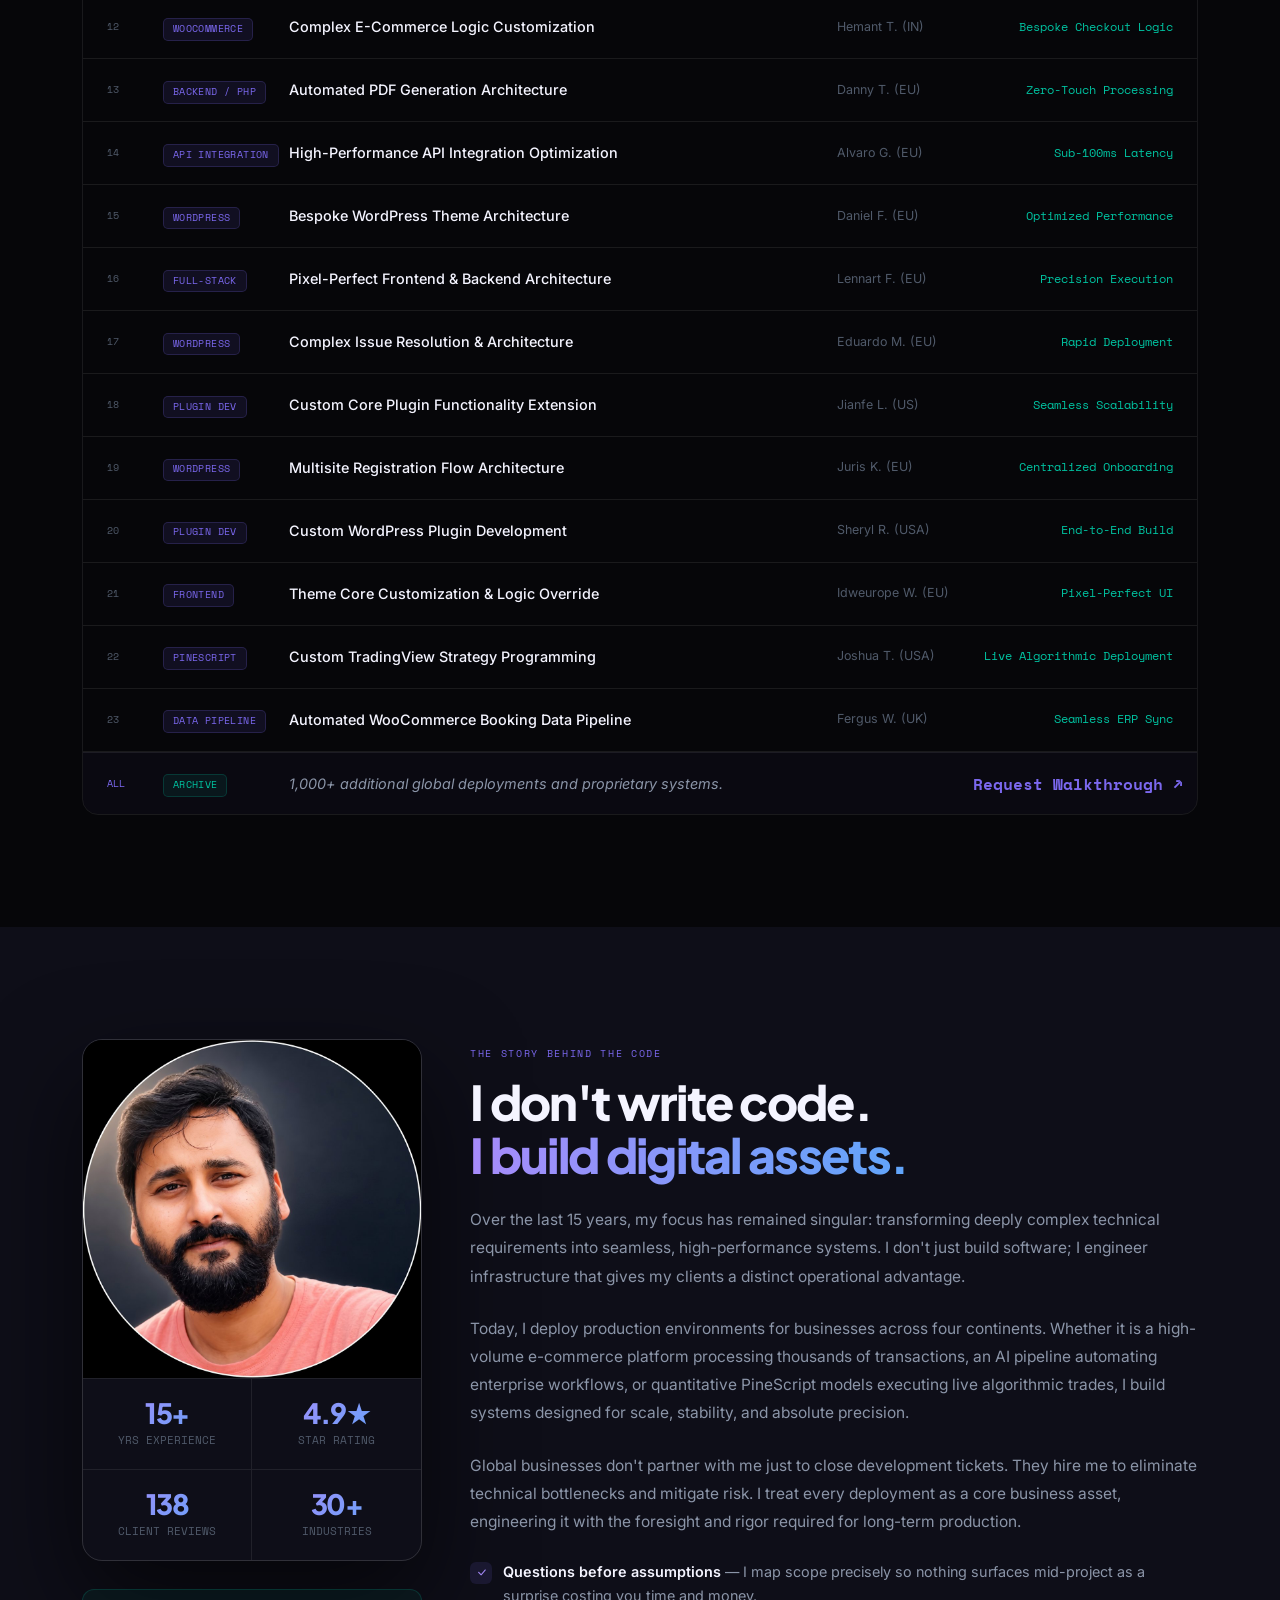
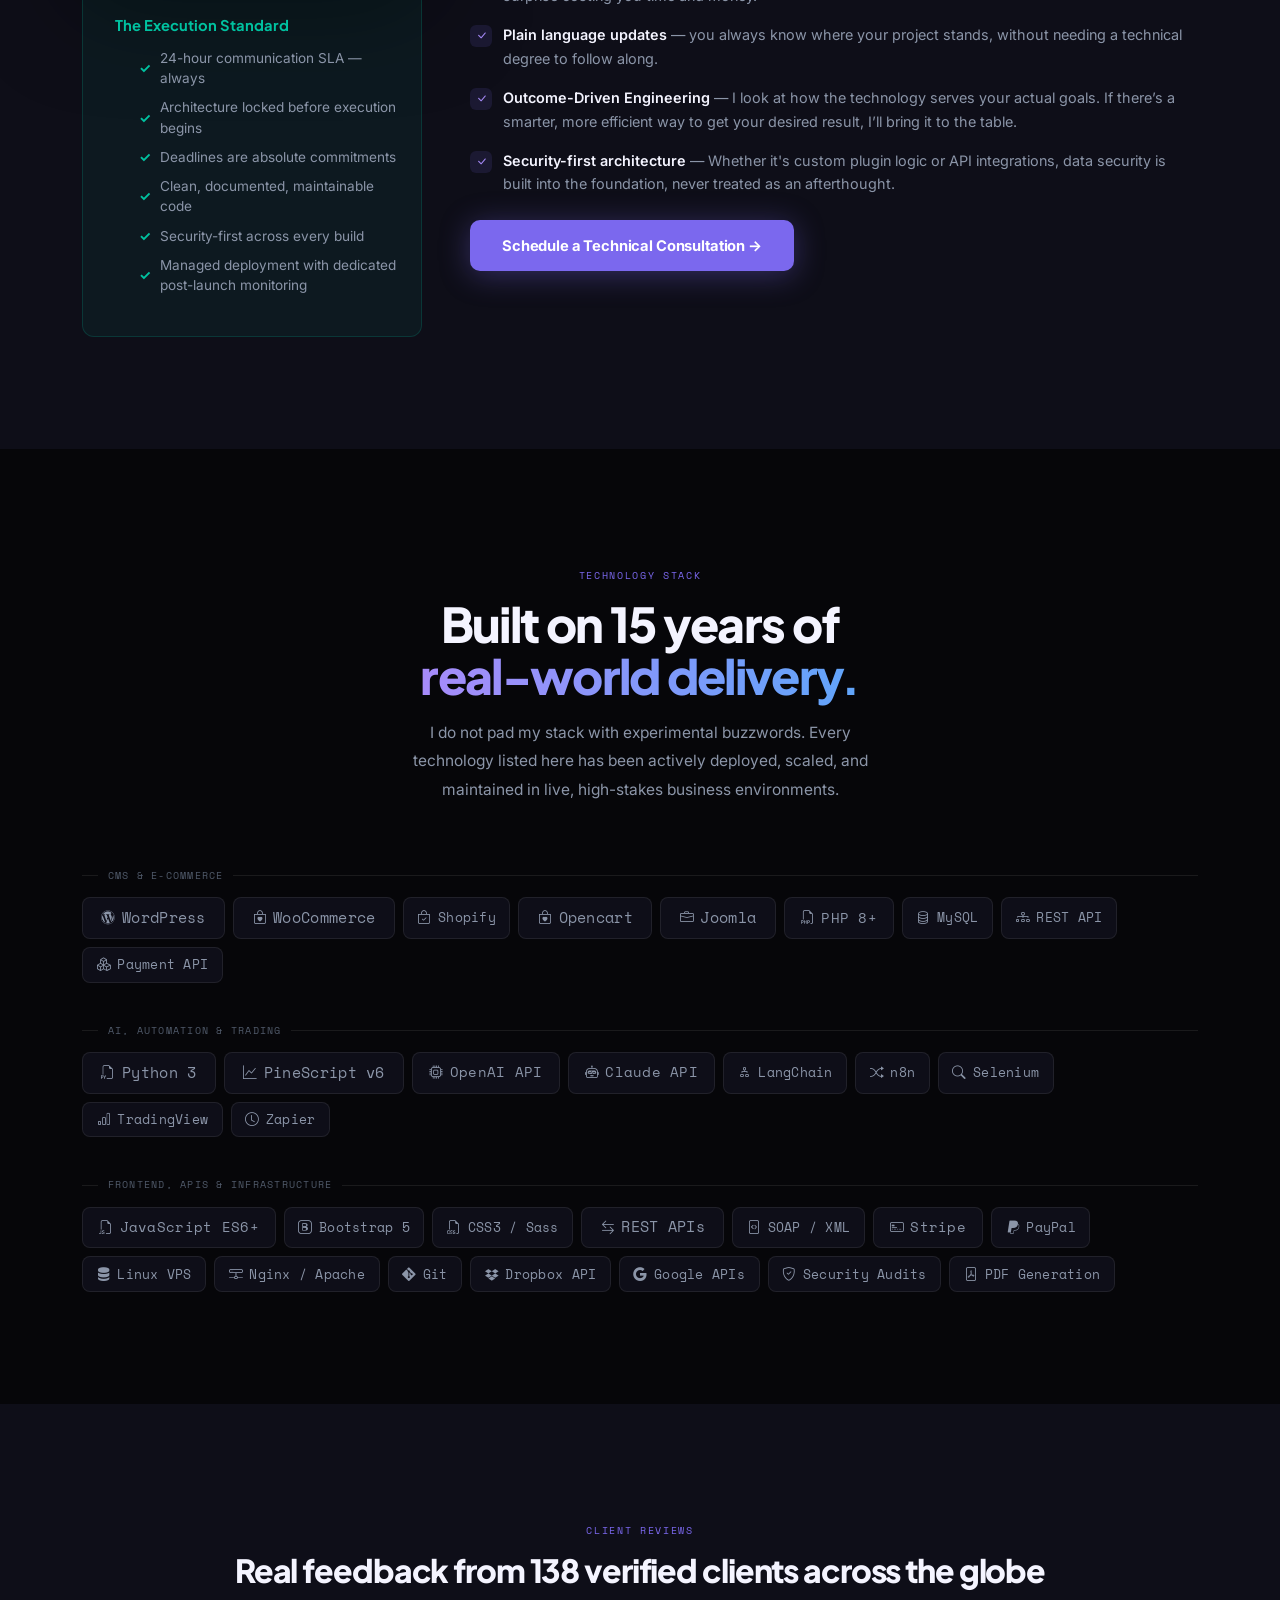
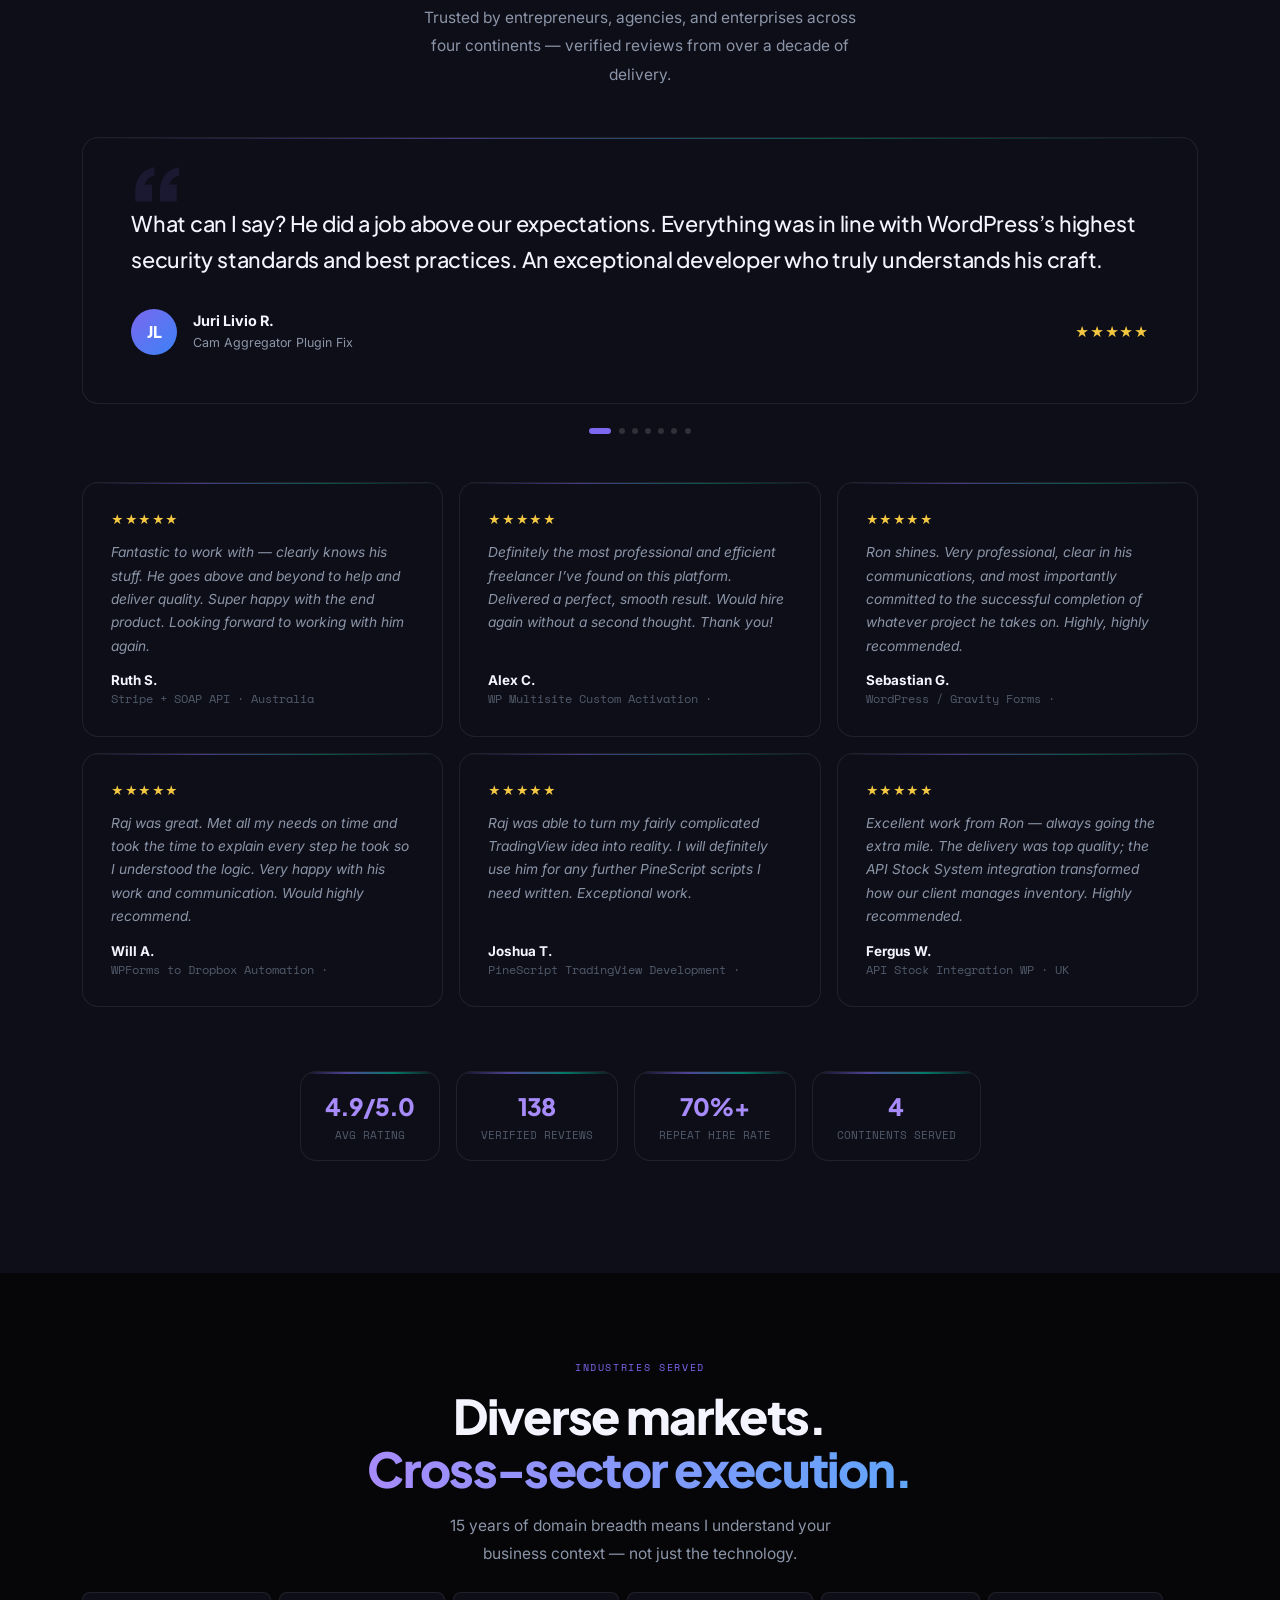
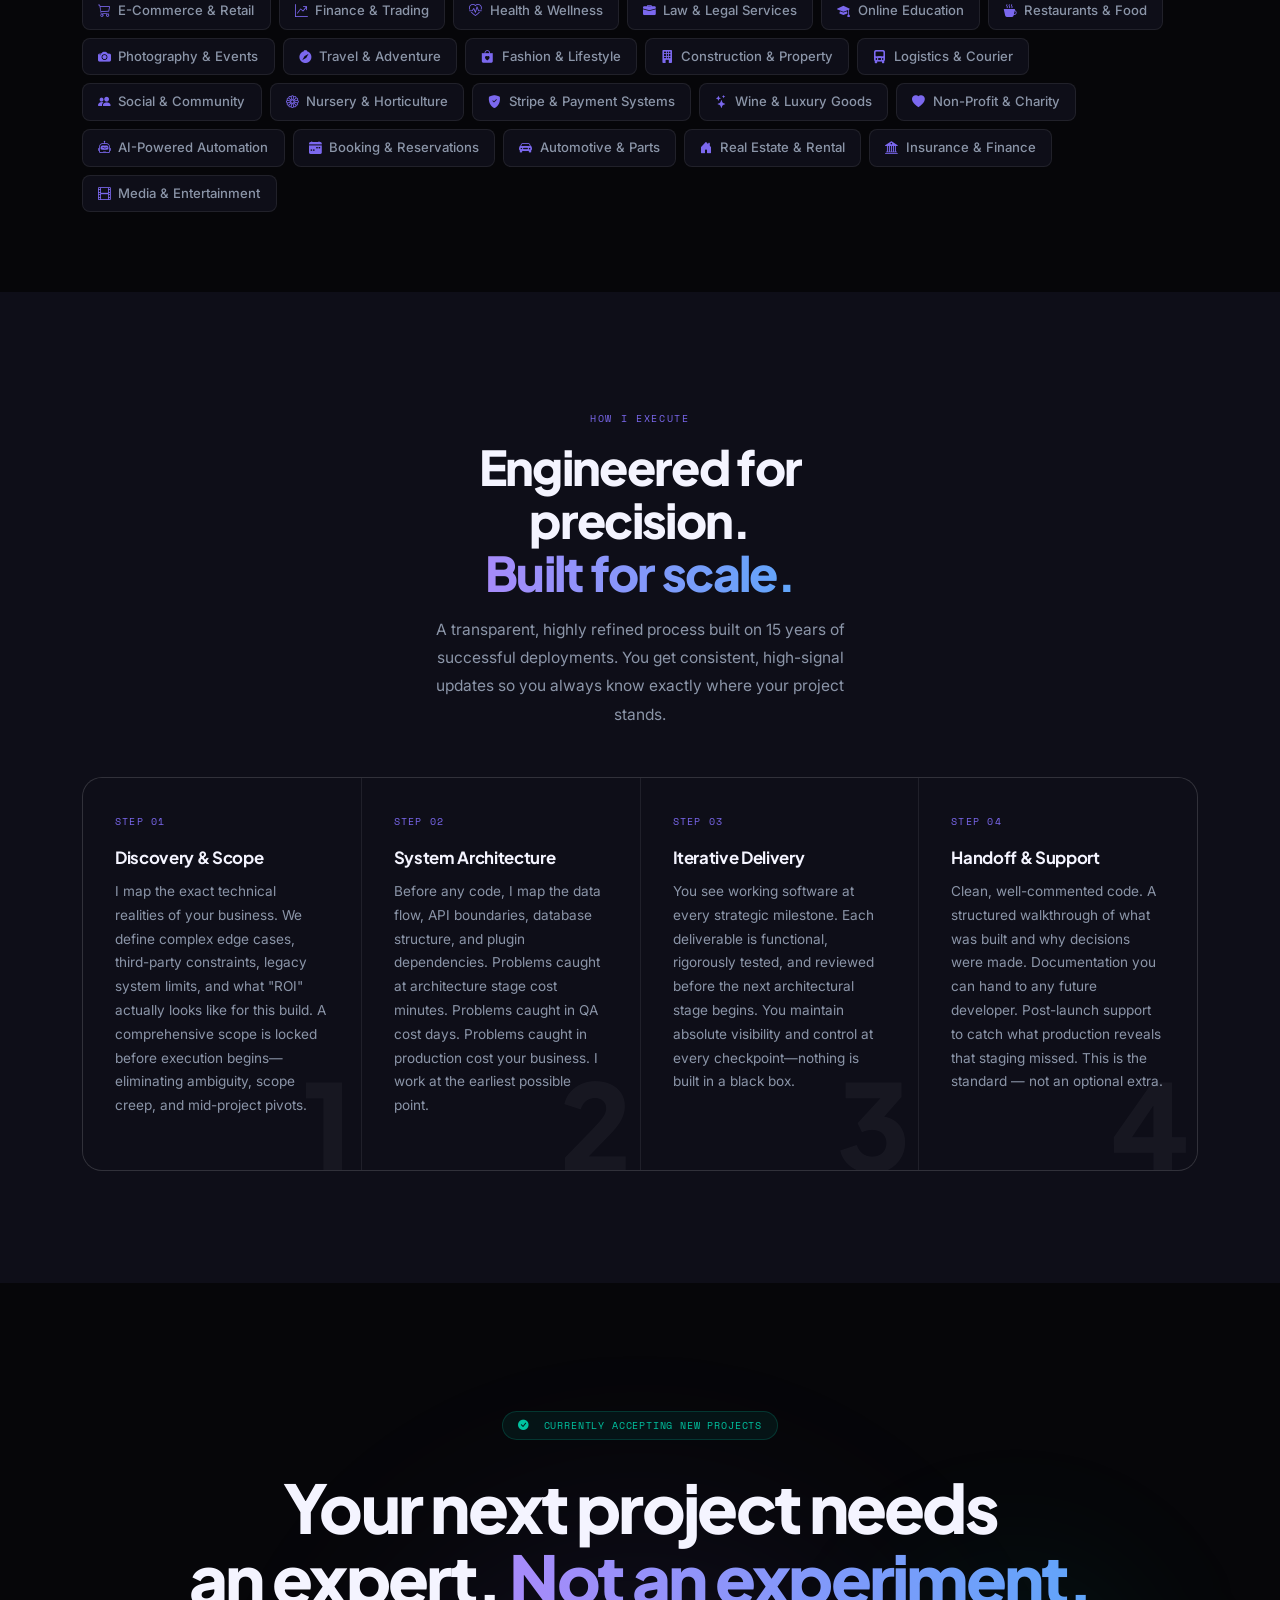
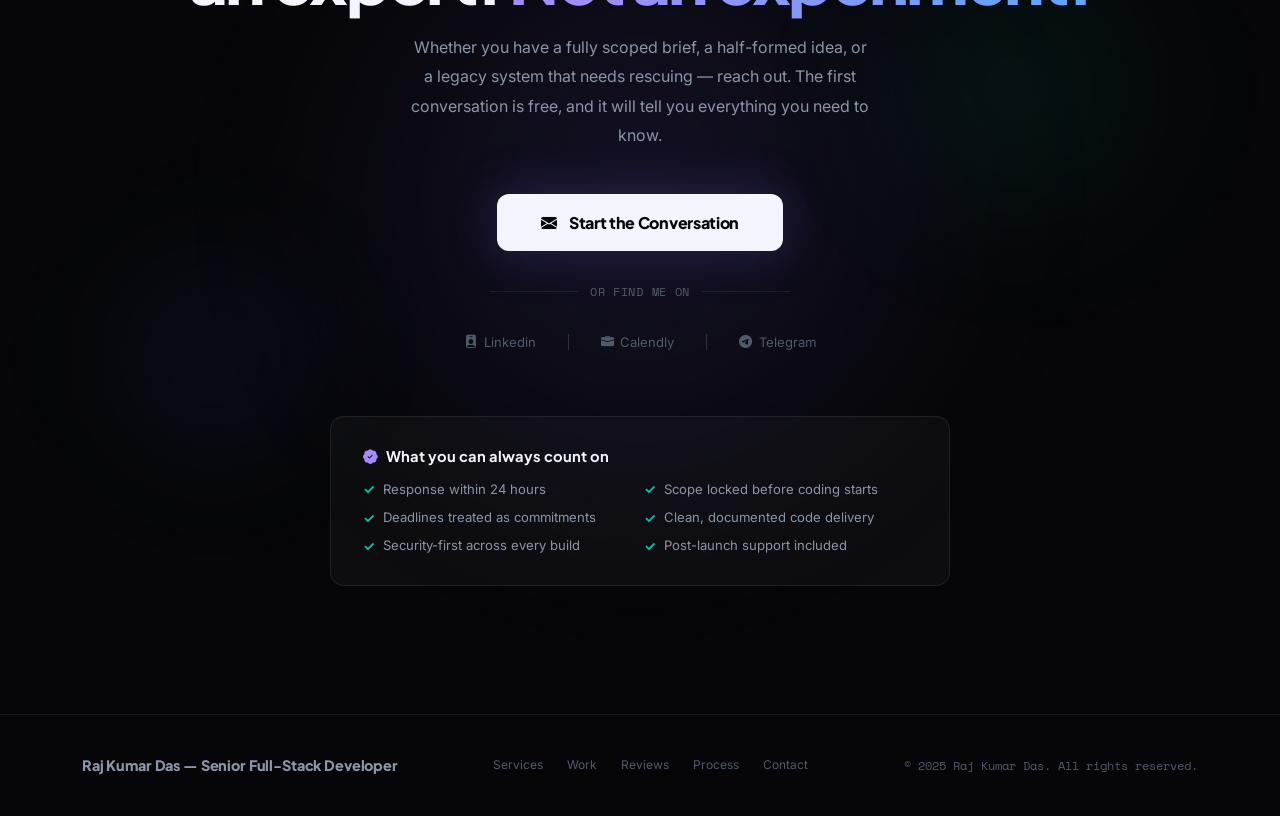
==== commit 2aac58e2: "Update5" ====
--- a/index.html
+++ b/index.html
@@ -316,6 +316,8 @@
   </div>
 </section>
 
+
+
 <!-- ═══════════════════ ABOUT ═══════════════════ -->
 <section id="about" class="sec sec-alt">
   <div class="container">
--- a/style.css
+++ b/style.css
@@ -100,7 +100,7 @@
 
 /* Hero Left */
 .h-eyebrow{display:inline-flex;align-items:center;gap:.5rem;background:rgba(123,104,238,.1);border:1px solid rgba(123,104,238,.25);border-radius:100px;padding:.3rem .85rem;font-family:var(--fm);font-size:.65rem;color:var(--vl);letter-spacing:.08em;margin-bottom:1.75rem}
-.h-title{font-family:var(--fd);font-weight:800;font-size:clamp(2.6rem,6.5vw,3.5rem);line-height:.95;letter-spacing:-.04em;color:var(--text);margin-bottom:1.5rem}
+.h-title{font-family:var(--fd);font-weight:800;font-size:clamp(2rem,6.5vw,3.5rem);line-height:1;letter-spacing:-.04em;color:var(--text);margin-bottom:1.5rem}
 .h-title .hi{background:linear-gradient(110deg,#A78BFA 0%,#60A5FA 50%,#34D399 100%);-webkit-background-clip:text;-webkit-text-fill-color:transparent;background-clip:text}
 .h-sub{font-size:clamp(.95rem,1.5vw,1.1rem);color:var(--muted);line-height:1.85;max-width:520px;margin-bottom:2.25rem;font-weight:400}
 .h-sub strong{color:var(--text);font-weight:600}
@@ -155,7 +155,7 @@
 .proof-card{position:absolute;z-index:3;background:rgba(14,14,24,.92);backdrop-filter:blur(20px);border:1px solid var(--bhi);border-radius:12px;padding:.7rem 1rem;box-shadow:0 12px 40px rgba(0,0,0,.5)}
 .pc-tl{top:-16px;left:-20px}
 .pc-br{bottom:60px;right:-20px}
-.pc-bl{bottom:-16px;left:10px}
+.pc-bl{bottom:-42px;left:10px}
 .pfl{font-size:.58rem;color:var(--dim);letter-spacing:.08em;text-transform:uppercase;font-family:var(--fm);margin-bottom:.25rem}
 .pfv{font-family:var(--fd);font-weight:700;font-size:.88rem;color:var(--text);display:flex;align-items:center;gap:.35rem}
 .pfv i{font-size:.8rem}
@@ -327,7 +327,7 @@
 .wt-head .wt-title{flex:1}
 .wt-head .wt-client{width:120px;display:none}
 @media(min-width:576px){.wt-head .wt-client{display:block}}
-.wt-head .wt-val{width:80px;text-align:right}
+.wt-head .wt-val{width:200px;text-align:right}
 .w-row{display:flex;align-items:center;gap:1rem;padding:1.1rem 1.5rem;border-bottom:1px solid var(--border);transition:background .18s;cursor:default}
 .w-row:last-child{border-bottom:none}
 .w-row:hover{background:rgba(123,104,238,.04)}
@@ -335,7 +335,7 @@
 .wcat{width:110px;flex-shrink:0}
 .wcat-badge{display:inline-block;font-family:var(--fm);font-size:.62rem;color:var(--v);background:rgba(123,104,238,.1);border:1px solid rgba(123,104,238,.2);padding:.18rem .55rem;border-radius:5px;letter-spacing:.04em;white-space:nowrap}
 .wtitle{flex:1;font-size:.9rem;color:var(--text);font-weight:500;min-width:0;overflow:hidden;text-overflow:ellipsis;white-space:nowrap}
-.wclient{font-size:.78rem;color:var(--dim);width:120px;white-space:nowrap;overflow:hidden;text-overflow:ellipsis;display:none}
+.wclient{font-size:.78rem;color:var(--dim);width:120px;white-space:nowrap;overflow:hidden;text-overflow:ellipsis;}
 @media(min-width:576px){.wclient{display:block}}
 .wval{font-family:var(--fm);font-size:.78rem;color:var(--t);width:200px;text-align:right;white-space:nowrap}
 .w-more-row{background:rgba(123,104,238,.03);border-top:1px solid var(--border)}
@@ -473,3 +473,84 @@
 .rv{opacity:0;transform:translateY(24px);transition:opacity .65s var(--ease),transform .65s var(--ease)}
 .rv.in{opacity:1;transform:none}
 .d1{transition-delay:.1s}.d2{transition-delay:.2s}.d3{transition-delay:.3s}.d4{transition-delay:.4s}.d5{transition-delay:.5s}
+
+/* ========================================================
+   MOBILE-ONLY FIXES (Leaves Desktop 100% Untouched)
+   ======================================================== */
+@media screen and (max-width: 768px) {
+  
+  /* 1. Scales down the Hero Text so it fits the viewport natively */
+  .photo-side {
+    padding: 0 1.2rem ;
+  }
+
+  /* 2. Stacks the buttons cleanly without breaking your desktop flex */
+  .hero-ctas {
+    display: flex !important;
+    flex-direction: column !important;
+    width: 100%;
+  }
+  .hero-ctas > a, 
+  .hero-ctas > .btn {
+    width: 100% !important;
+    margin-bottom: 12px;
+    text-align: center;
+  }
+
+  .wt-head {
+      display: none;
+   }
+
+   .w-row {
+      display: flex;
+      flex-wrap: wrap;
+      gap: 8px 16px;
+      padding: 20px 16px;
+      border-bottom: 1px solid var(--border);
+      border-radius: 0;
+      align-items: flex-start;
+   }
+
+   .w-row:hover {
+      background: var(--row-hover);
+   }
+
+   .wn {
+      font-size: .7rem;
+      order: 0;
+      padding-top: .35rem;
+   }
+
+   .wcat {
+      order: 0;
+   }
+
+   .wcat-badge {
+      font-size: .6rem;
+      padding: 3px 8px;
+   }
+
+   .wtitle {
+      order: 1;
+      flex: 1 1 100%;
+      font-size: .85rem;
+      margin-top: 4px;
+      line-height: 1.45;
+   }
+
+   .wclient {
+      order: 2;
+      font-size: .75rem;
+      white-space: normal;
+   }
+
+   .wval {
+      order: 2;
+      font-size: .75rem;
+      margin-left: auto;
+   }
+
+   .w-more-row .wtitle {
+      flex: 1 1 100%;
+   }
+}
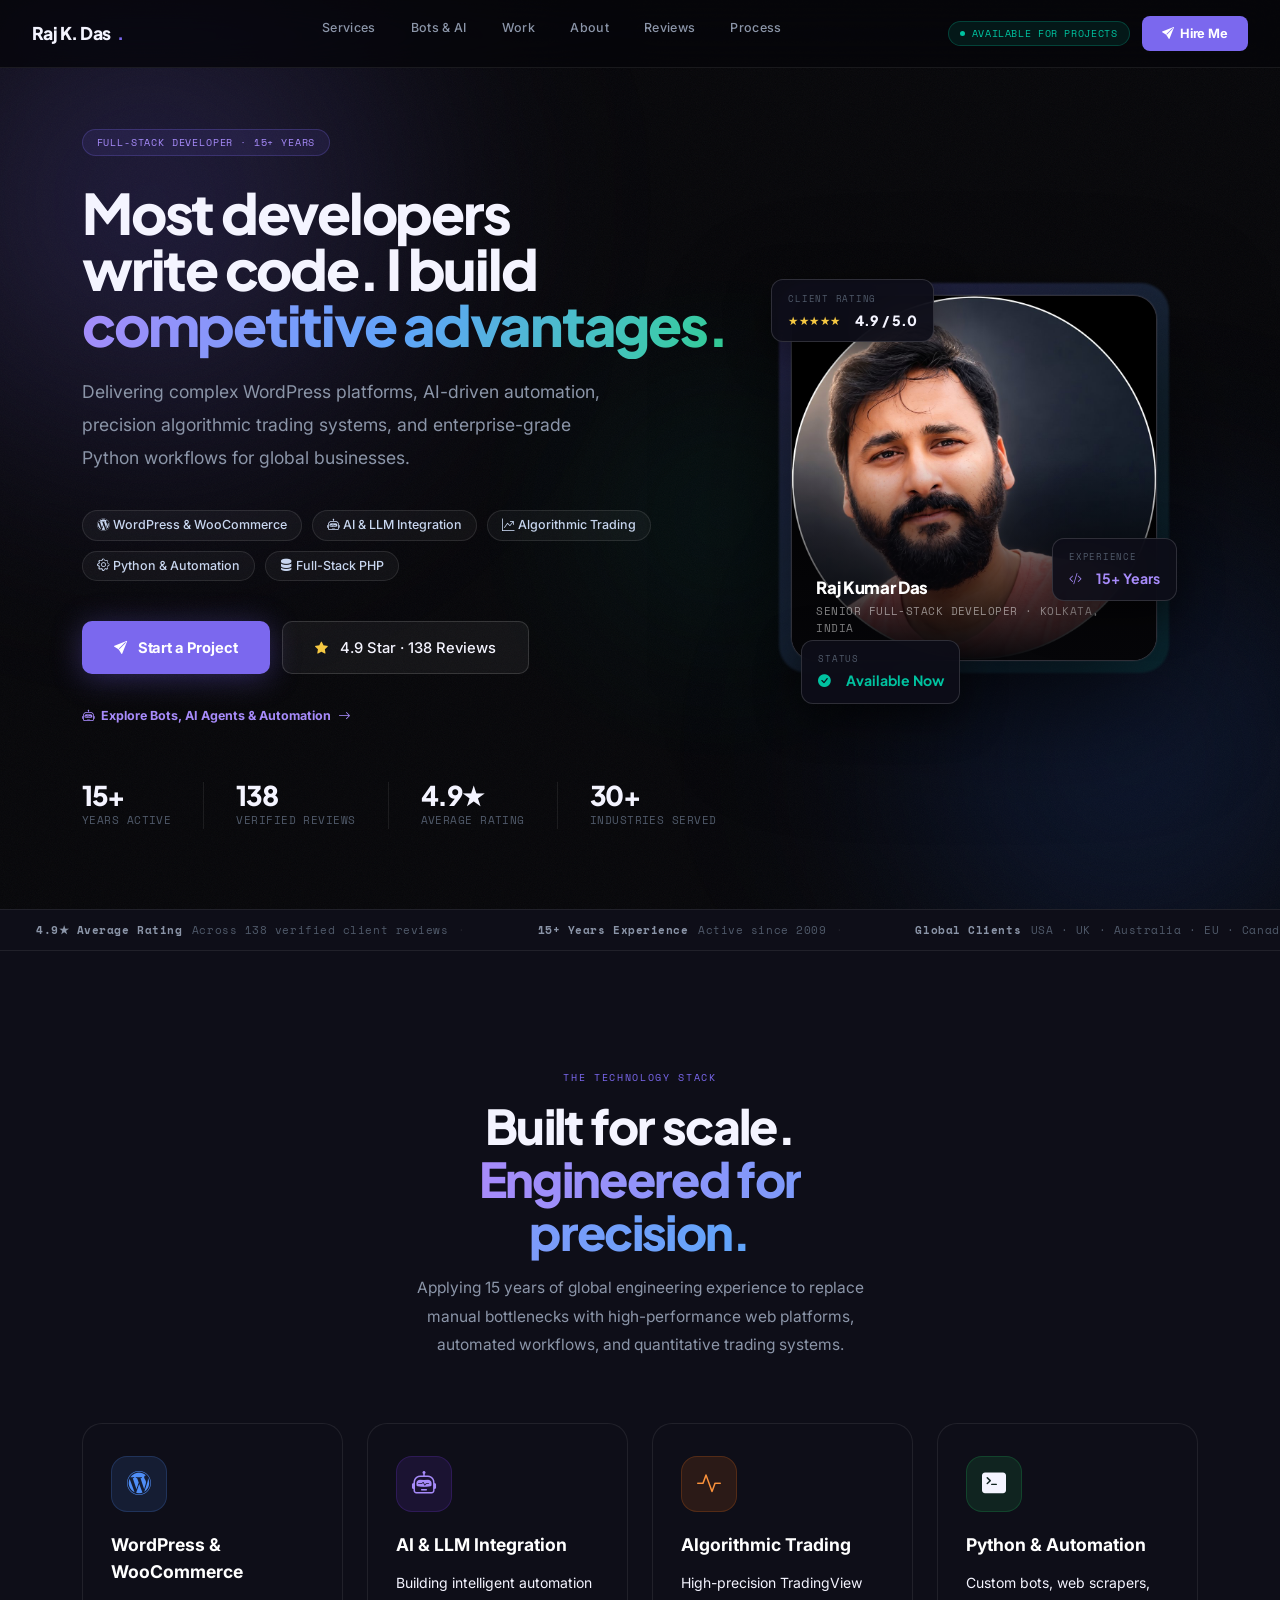
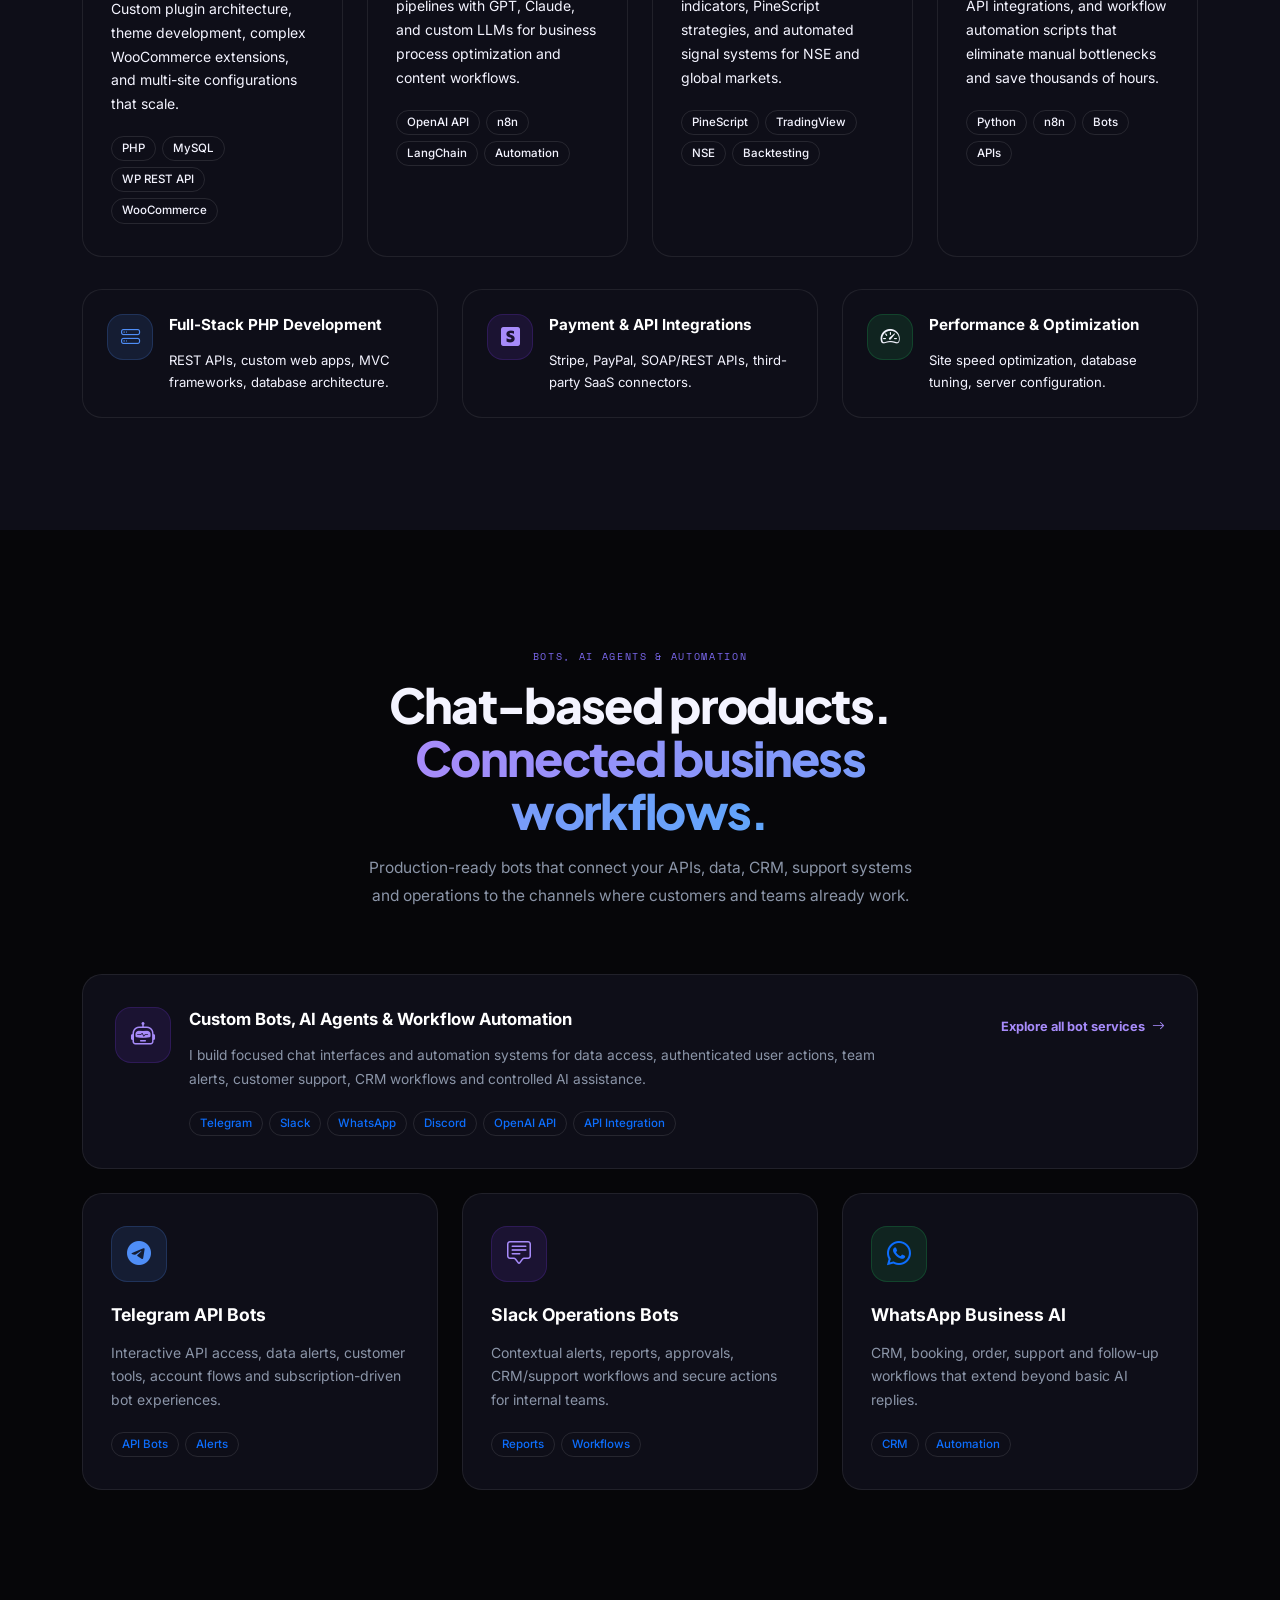
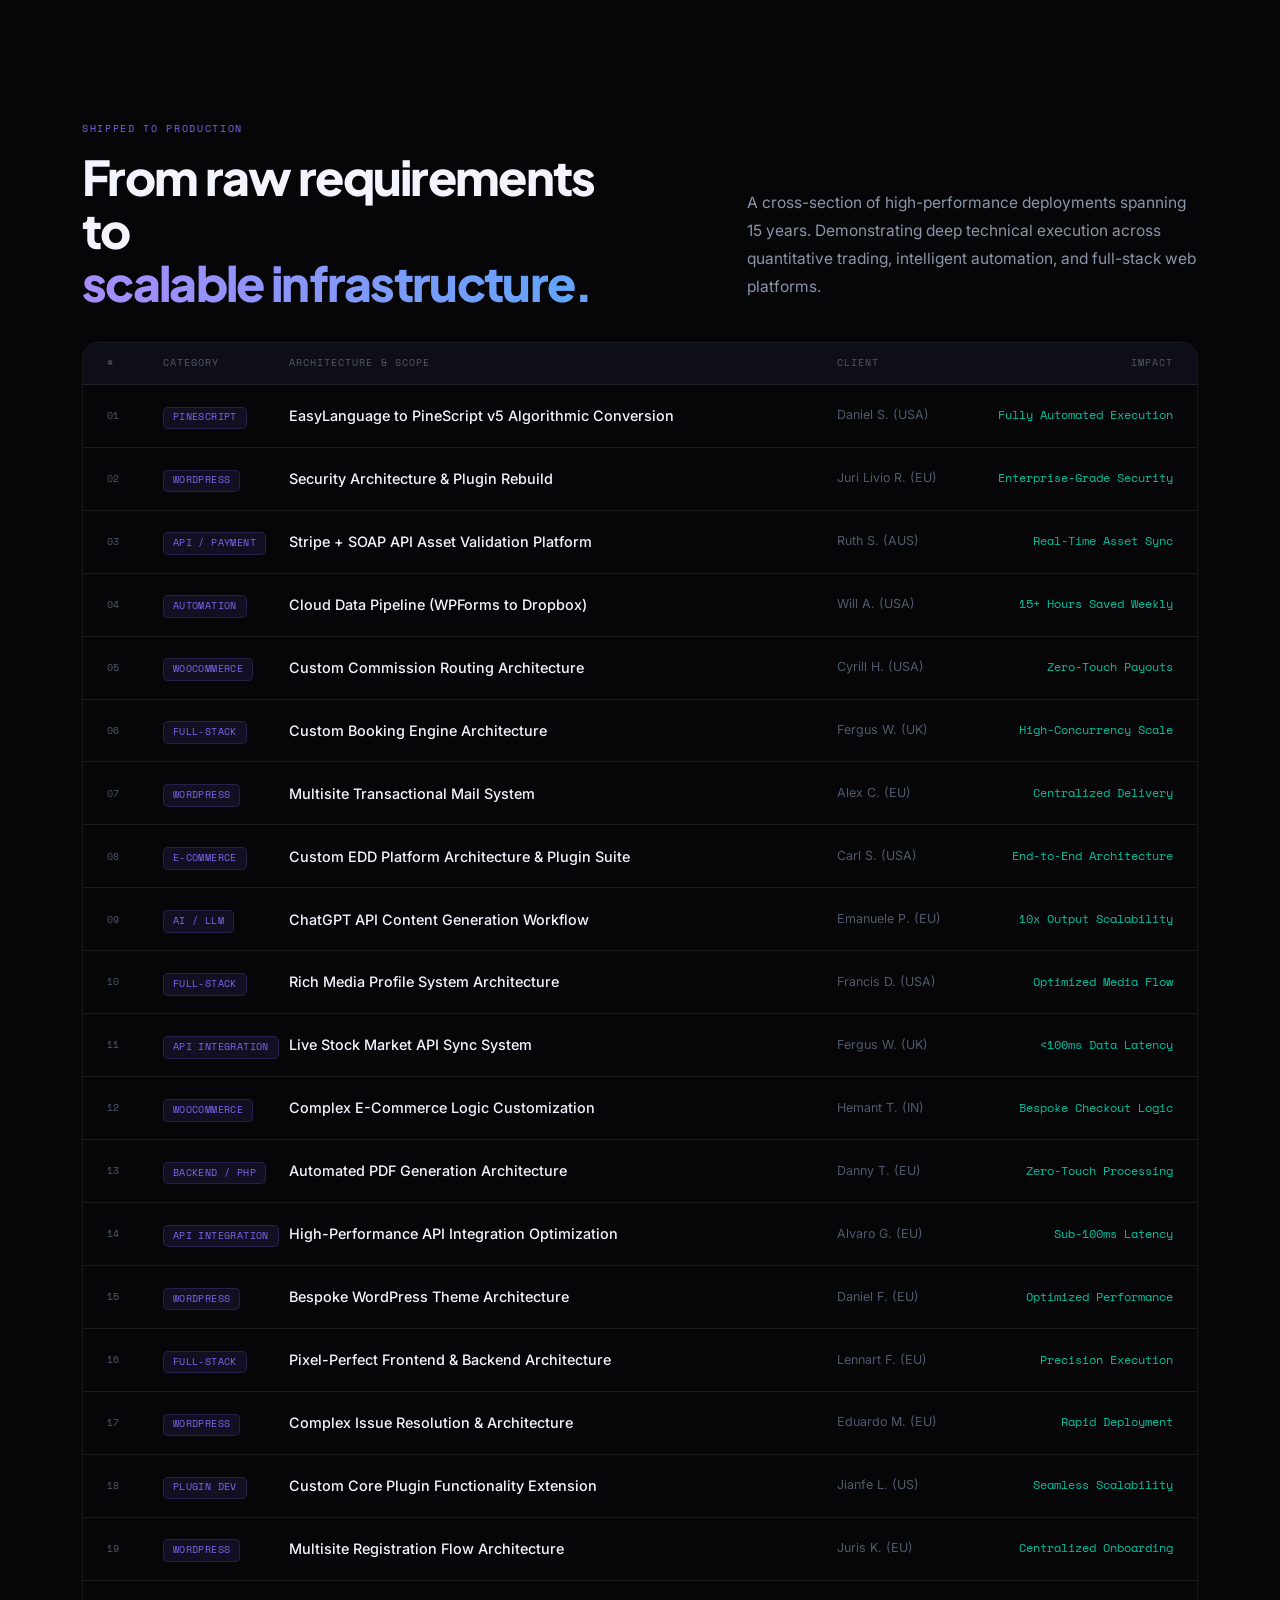
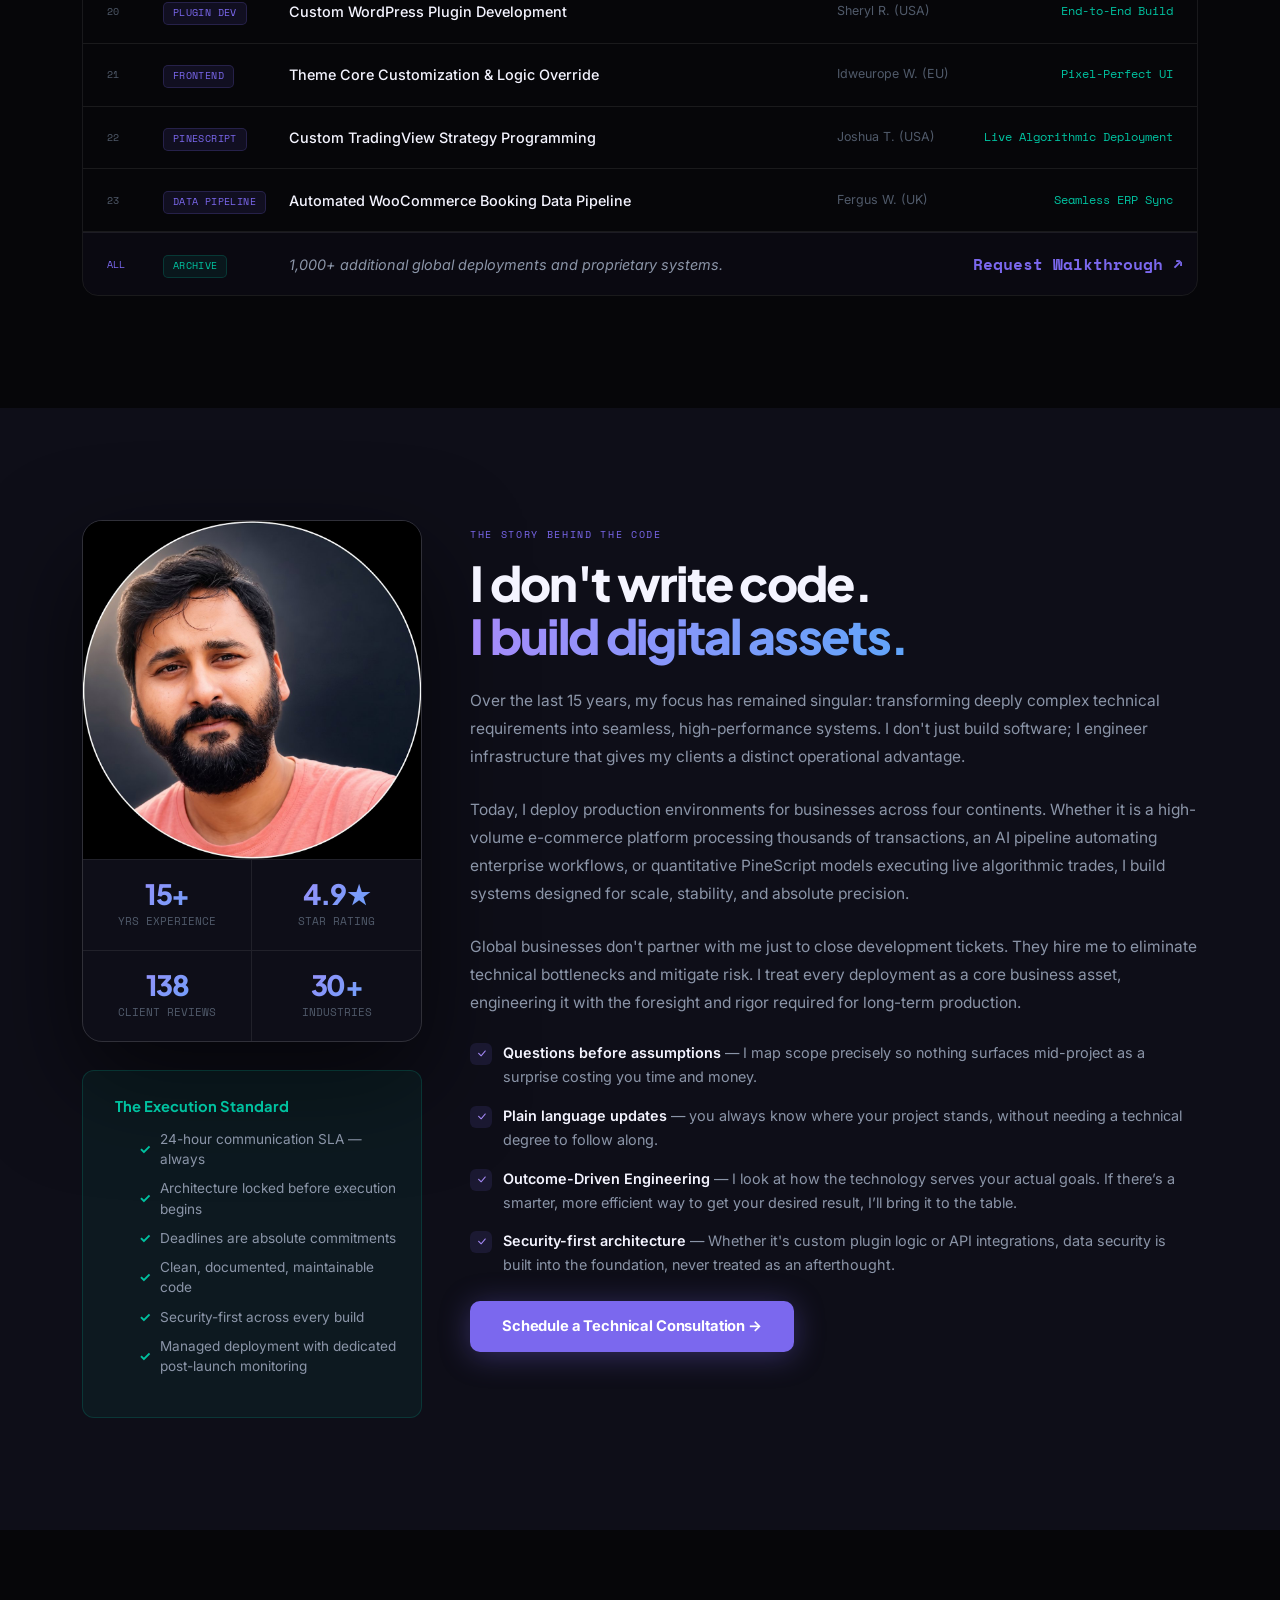
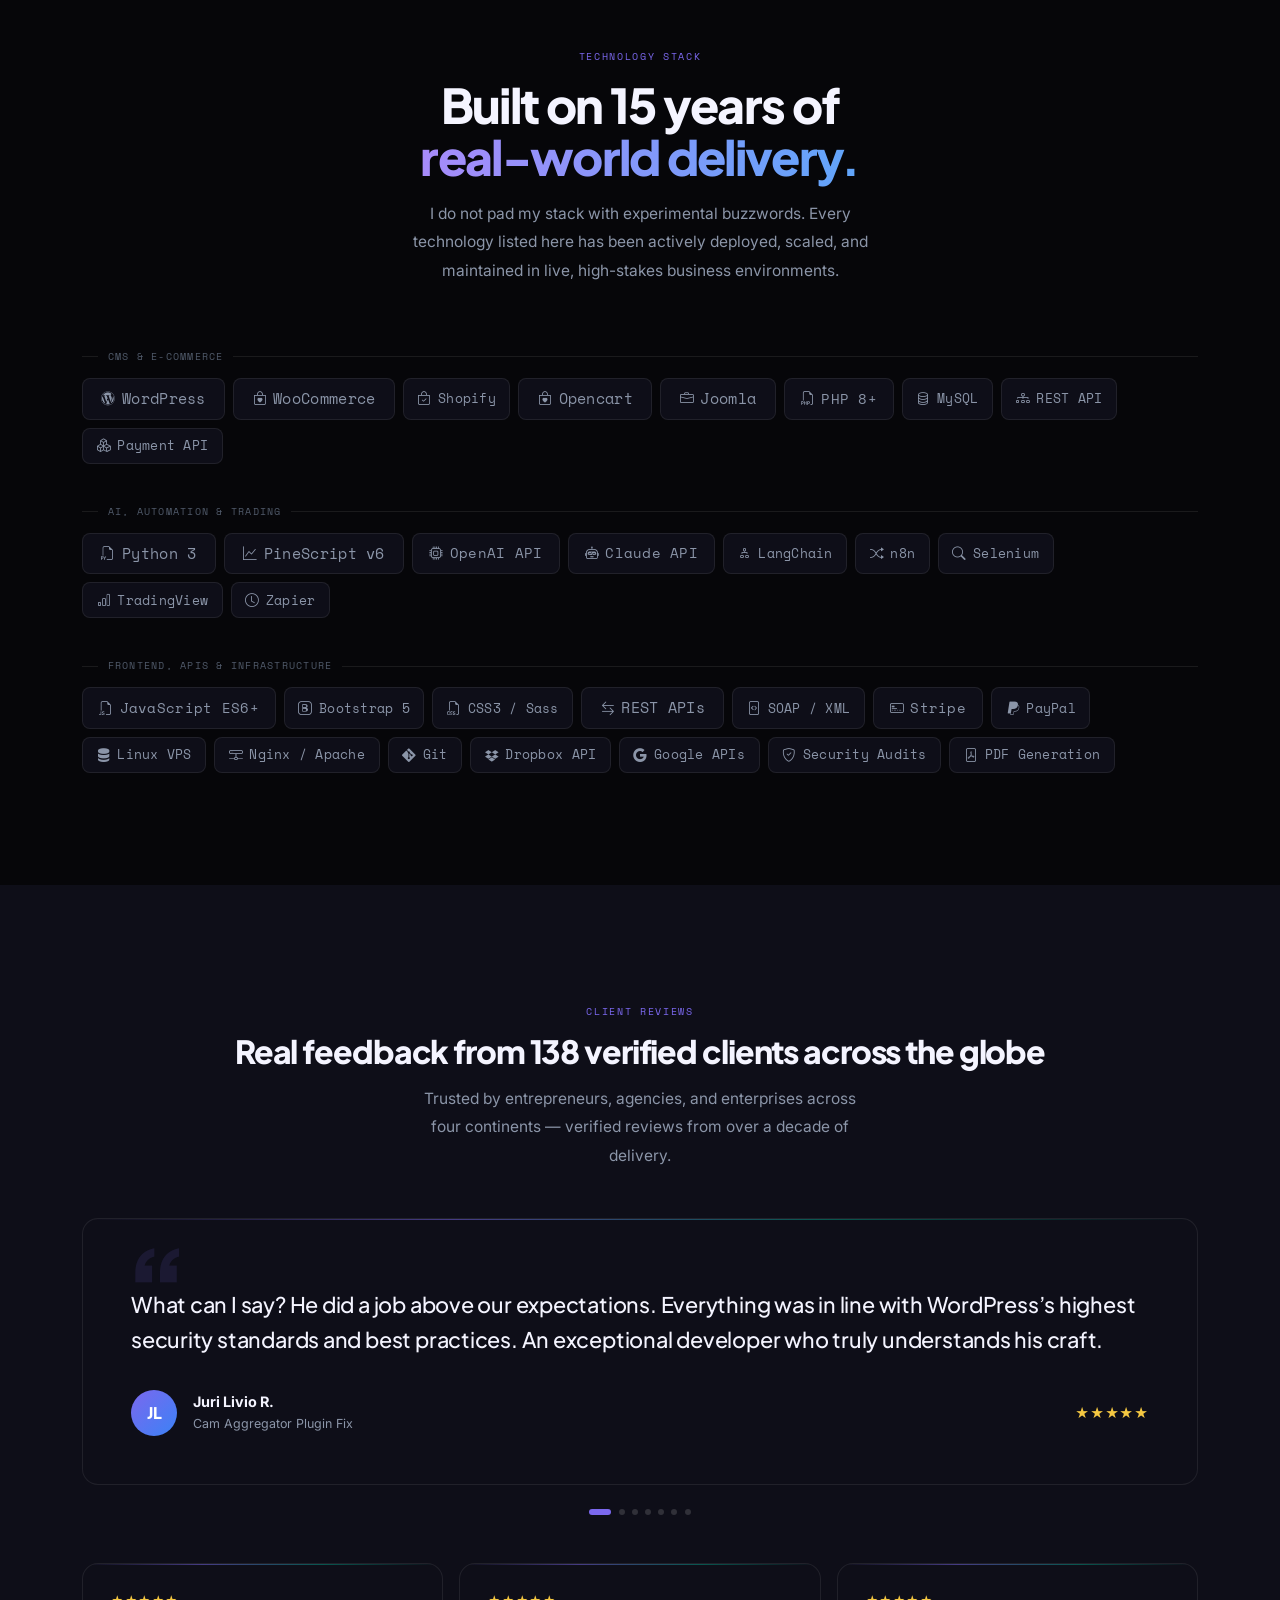
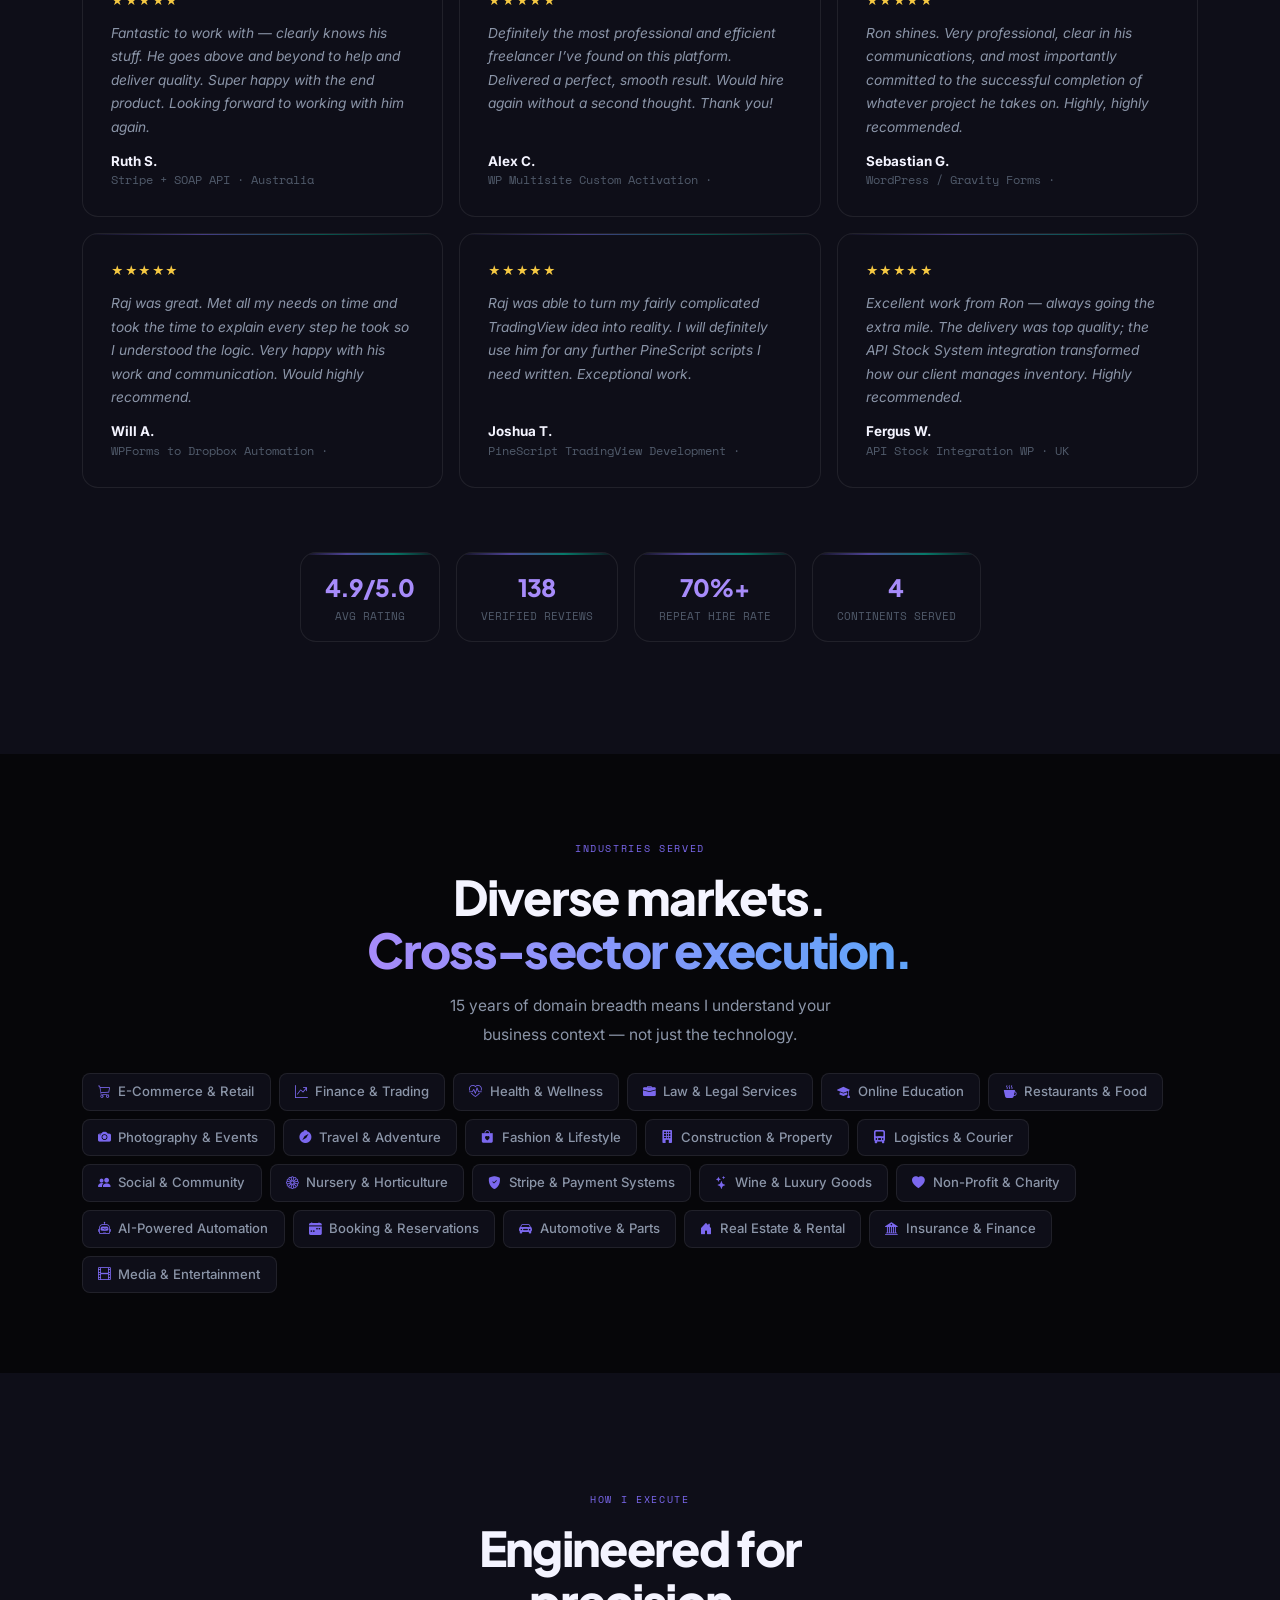
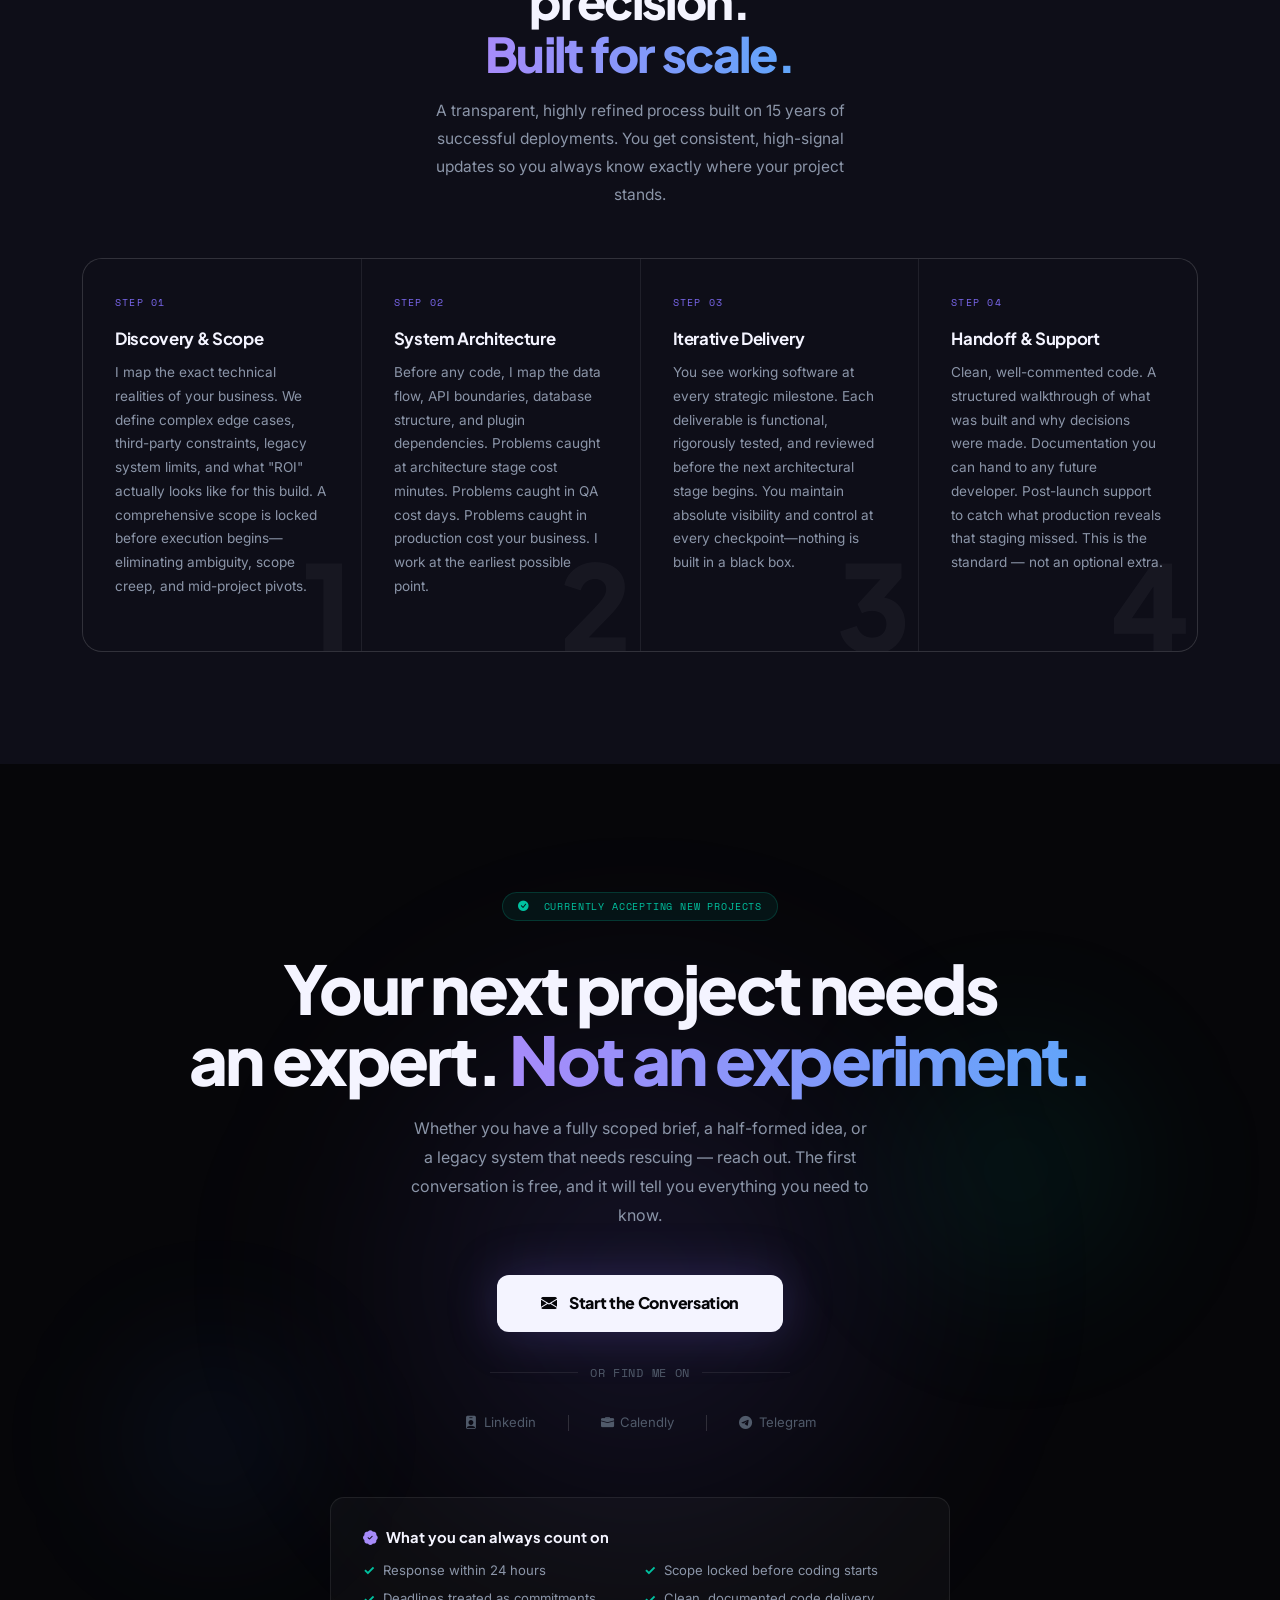
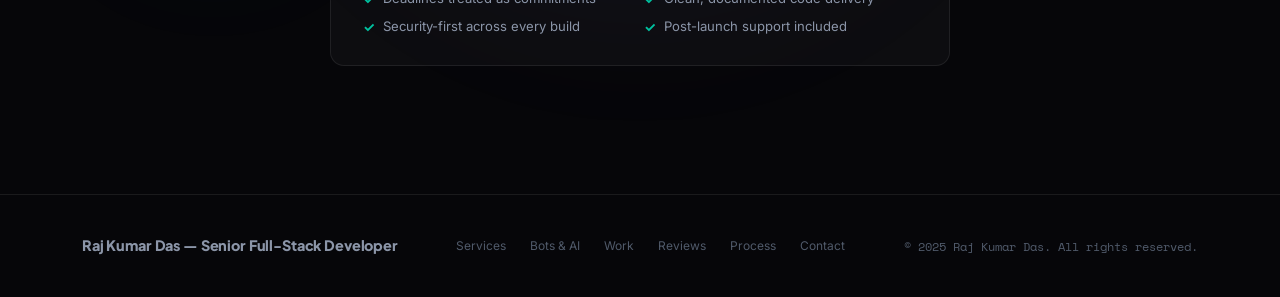
==== commit c1fb10f2: "updating home page" ====
--- a/index.html
+++ b/index.html
@@ -1,749 +1,815 @@
-<!DOCTYPE html>
-<html lang="en">
-<head>
-<meta charset="UTF-8"/>
-<meta name="viewport" content="width=device-width,initial-scale=1.0"/>
-
-
-<title>Raj Kumar Das | Senior Full-Stack Developer & Digital Architect</title>
-<meta name="title" content="Raj Kumar Das | Senior Full-Stack Developer & Digital Architect">
-<meta name="description" content="Senior digital architect with 15+ years of experience engineering custom Python pipelines, AI workflows, and PineScript models for global enterprise clients.">
-
-<meta property="og:type" content="website">
-<meta property="og:url" content="https://rajkdas.github.io/">
-<meta property="og:title" content="Raj Kumar Das | Senior Full-Stack Developer & Digital Architect">
-<meta property="og:description" content="Architecting enterprise digital assets. 1,000+ global deployments across Python automation, PineScript algorithms, and complex infrastructure.">
-<meta property="og:image" content="https://raw.githubusercontent.com/rajkdas/rajkdas.github.io/refs/heads/main/social-preview.png">
-
-<meta property="twitter:card" content="summary_large_image">
-<meta property="twitter:url" content="https://rajkdas.github.io/">
-<meta property="twitter:title" content="Raj Kumar Das | Senior Full-Stack Developer & Digital Architect">
-<meta property="twitter:description" content="Architecting enterprise digital assets. 1,000+ global deployments across Python automation, PineScript algorithms, and complex infrastructure.">
-<meta property="twitter:image" content="https://raw.githubusercontent.com/rajkdas/rajkdas.github.io/refs/heads/main/social-preview.png">
-
-
-<link rel="preconnect" href="https://fonts.googleapis.com"/>
-<link rel="preconnect" href="https://fonts.gstatic.com" crossorigin/>
-<link href="https://fonts.googleapis.com/css2?family=Plus+Jakarta+Sans:wght@400;500;600;700;800&family=Inter:wght@300;400;500;600&family=Space+Mono:wght@400;700&display=swap" rel="stylesheet"/>
-<link rel="stylesheet" href="https://cdn.jsdelivr.net/npm/bootstrap@5.3.3/dist/css/bootstrap.min.css"/>
-<link rel="stylesheet" href="https://cdn.jsdelivr.net/npm/bootstrap-icons@1.11.3/font/bootstrap-icons.min.css"/>
-<link rel="stylesheet" href="style.css"/>
-</head>
-<body>
-
-<!-- ═══════════════════ NAV ═══════════════════ -->
-<nav class="nav">
-  <a class="nav-logo" href="#">Raj K. Das<span class="dot">.</span></a>
-  <ul class="nav-links">
-    <li><a href="#services">Services</a></li>
-    <li><a href="#work">Work</a></li>
-    <li><a href="#about">About</a></li>
-    <li><a href="#testimonials">Reviews</a></li>
-    <li><a href="#process">Process</a></li>
-  </ul>
-  <div class="nav-r">
-    <div class="nav-avail">AVAILABLE FOR PROJECTS</div>
-    <a class="btn-hire" href="#cta"><i class="bi bi-send-fill" style="font-size:.75rem"></i> Hire Me</a>
-    <button class="ham" id="ham" aria-label="Menu"><span></span><span></span><span></span></button>
-  </div>
-</nav>
-
-<div class="mob-nav" id="mob">
-  <a href="#services" class="ml">Services</a>
-  <a href="#work" class="ml">Work</a>
-  <a href="#about" class="ml">About</a>
-  <a href="#testimonials" class="ml">Reviews</a>
-  <a href="#process" class="ml">Process</a>
-  <a href="#cta" class="mhire">Hire Me &rarr;</a>
-</div>
-
-<!-- ═══════════════════ HERO ═══════════════════ -->
-<section id="hero">
-  <div class="aurora">
-    <div class="a1"></div><div class="a2"></div><div class="a3"></div>
-  </div>
-  <div class="grain"></div>
-
-  <div class="container hero-inner">
-    <div class="hero-grid">
-
-      <!-- LEFT COPY -->
-      <div>
-        <div class="h-eyebrow">FULL-STACK DEVELOPER &middot; 15+ YEARS</div>
-
-        <h1 class="h-title">
-          Most developers<br/>
-          write code. I build<br/>
-          <span class="hi">competitive&nbsp;advantages.</span>
-        </h1>
-
-        <p class="h-sub">
-         Delivering complex WordPress platforms, AI-driven automation, precision algorithmic trading systems, and enterprise-grade Python workflows for global businesses.
-        </p>
-        <div class="hero-tags">
-          <span class="hero-tag"><i class="bi bi-wordpress me-1"></i>WordPress &amp; WooCommerce</span>
-          <span class="hero-tag"><i class="bi bi-robot me-1"></i>AI &amp; LLM Integration</span>
-          <span class="hero-tag"><i class="bi bi-graph-up-arrow me-1"></i>Algorithmic Trading</span>
-          <span class="hero-tag"><i class="bi bi-gear me-1"></i>Python &amp; Automation</span>
-          <span class="hero-tag"><i class="bi bi-server me-1"></i>Full-Stack PHP</span>
-        </div>
-
-        <div class="h-btns">
-          <a class="b-main" href="#cta"><i class="bi bi-send-fill" style="font-size:.82rem"></i>&nbsp;Start a Project</a>
-          <a class="b-sec" href="#testimonials"><i class="bi bi-star-fill" style="color:var(--gold);font-size:.8rem"></i>&nbsp;4.9 Star &middot; 138 Reviews</a>
-        </div>
-
-        <div class="h-stats">
-          <div class="hs"><span class="hs-n">15+</span><span class="hs-l">YEARS ACTIVE</span></div>
-          <div class="hs-div"></div>
-          <div class="hs"><span class="hs-n">138</span><span class="hs-l">VERIFIED REVIEWS</span></div>
-          <div class="hs-div"></div>
-          <div class="hs"><span class="hs-n">4.9&#9733;</span><span class="hs-l">AVERAGE RATING</span></div>
-          <div class="hs-div"></div>
-          <div class="hs"><span class="hs-n">30+</span><span class="hs-l">INDUSTRIES SERVED</span></div>
-        </div>
-      </div>
-
-      <!-- RIGHT PHOTO -->
-      <div class="photo-side">
-        <div class="photo-wrapper">
-          <div class="photo-ring"></div>
-          <div class="photo-card">
-            <img src="[data-uri]" alt="Raj Kumar Das — Senior Full-Stack Developer"/>
-            <div class="photo-overlay"></div>
-            <div class="photo-name-block">
-              <div class="photo-name">Raj Kumar Das</div>
-              <div class="photo-role">SENIOR FULL-STACK DEVELOPER &middot; KOLKATA, INDIA</div>
-            </div>
-          </div>
-          <!-- Floating badges -->
-          <div class="proof-card pc-tl">
-            <div class="pfl">Client Rating</div>
-            <div class="pfv"><span class="stars">&#9733;&#9733;&#9733;&#9733;&#9733;</span>&nbsp;<b>4.9 / 5.0</b></div>
-          </div>
-          <div class="proof-card pc-br">
-            <div class="pfl">Experience</div>
-            <div class="pfv"><i class="bi bi-code-slash violet"></i>&nbsp;<span class="violet" style="font-weight:700">15+ Years</span></div>
-          </div>
-          <div class="proof-card pc-bl">
-            <div class="pfl">Status</div>
-            <div class="pfv"><i class="bi bi-check-circle-fill green"></i>&nbsp;<span class="green" style="font-weight:700">Available Now</span></div>
-          </div>
-        </div>
-      </div>
-
-    </div>
-  </div>
-</section>
-
-<!-- ═══════════════════ TICKER ═══════════════════ -->
-<div class="ticker-wrap">
-  <div class="ticker-inner" id="tkt"></div>
-</div>
-
-
-<!-- ═══════════════════ SERVICES ═══════════════════ -->
-<section id="services" class="sec sec-alt">
-  <div class="container">
-
-    <div class="row justify-content-center mb-5 text-center">
-      <div class="col-12 col-lg-6">
-        <span class="eyebrow rv">The Technology Stack</span>
-        <h2 class="H2 rv d1">Built for scale.<br/><em>Engineered for precision.</em></h2>
-        <p class="body mt-3 mx-auto rv d2" style="max-width:480px">Applying 15 years of global engineering experience to replace manual bottlenecks with high-performance web platforms, automated workflows, and quantitative trading systems.</p>
-      </div>
-    </div>
-
-    <div class="row g-4">
-      <!-- Card 1 -->
-      <div class="col-sm-6 col-lg-3 reveal reveal-delay-1 visible">
-        <div class="expertise-card card-blue">
-          <div class="exp-icon-wrap exp-icon-blue"><i class="bi bi-wordpress"></i></div>
-          <div class="exp-title">WordPress &amp; WooCommerce</div>
-          <div class="exp-desc">Custom plugin architecture, theme development, complex WooCommerce extensions, and multi-site configurations that scale.</div>
-          <div class="exp-tags">
-            <span class="exp-tag">PHP</span>
-            <span class="exp-tag">MySQL</span>
-            <span class="exp-tag">WP REST API</span>
-            <span class="exp-tag">WooCommerce</span>
-          </div>
-        </div>
-      </div>
-      <!-- Card 2 -->
-      <div class="col-sm-6 col-lg-3 reveal reveal-delay-2 visible">
-        <div class="expertise-card card-purple">
-          <div class="exp-icon-wrap exp-icon-purple"><i class="bi bi-robot"></i></div>
-          <div class="exp-title">AI &amp; LLM Integration</div>
-          <div class="exp-desc">Building intelligent automation pipelines with GPT, Claude, and custom LLMs for business process optimization and content workflows.</div>
-          <div class="exp-tags">
-            <span class="exp-tag">OpenAI API</span>
-            <span class="exp-tag">n8n</span>
-            <span class="exp-tag">LangChain</span>
-            <span class="exp-tag">Automation</span>
-          </div>
-        </div>
-      </div>
-      <!-- Card 3 -->
-      <div class="col-sm-6 col-lg-3 reveal reveal-delay-3 visible">
-        <div class="expertise-card card-orange">
-          <div class="exp-icon-wrap exp-icon-orange"><i class="bi bi-activity"></i></div>
-          <div class="exp-title">Algorithmic Trading</div>
-          <div class="exp-desc">High-precision TradingView indicators, PineScript strategies, and automated signal systems for NSE and global markets.</div>
-          <div class="exp-tags">
-            <span class="exp-tag">PineScript</span>
-            <span class="exp-tag">TradingView</span>
-            <span class="exp-tag">NSE</span>
-            <span class="exp-tag">Backtesting</span>
-          </div>
-        </div>
-      </div>
-      <!-- Card 4 -->
-      <div class="col-sm-6 col-lg-3 reveal reveal-delay-4 visible">
-        <div class="expertise-card card-green">
-          <div class="exp-icon-wrap exp-icon-green"><i class="bi bi-terminal-fill"></i></div>
-          <div class="exp-title">Python &amp; Automation</div>
-          <div class="exp-desc">Custom bots, web scrapers, API integrations, and workflow automation scripts that eliminate manual bottlenecks and save thousands of hours.</div>
-          <div class="exp-tags">
-            <span class="exp-tag">Python</span>
-            <span class="exp-tag">n8n</span>
-            <span class="exp-tag">Bots</span>
-            <span class="exp-tag">APIs</span>
-          </div>
-        </div>
-      </div>
-    </div>
-
-    <div class="row g-4 mt-2">
-      <div class="col-sm-6 col-lg-4 reveal reveal-delay-1 visible">
-        <div class="expertise-card card-blue" style="flex-direction:row; align-items:flex-start; gap:16px; display:flex; padding:24px;">
-          <div class="exp-icon-wrap exp-icon-blue mb-0" style="flex-shrink:0; width:46px; height:46px; font-size:1.2rem;"><i class="bi bi-hdd-stack"></i></div>
-          <div>
-            <div class="exp-title" style="font-size:0.95rem;">Full-Stack PHP Development</div>
-            <div class="exp-desc mb-0" style="font-size:0.82rem;">REST APIs, custom web apps, MVC frameworks, database architecture.</div>
-          </div>
-        </div>
-      </div>
-      <div class="col-sm-6 col-lg-4 reveal reveal-delay-2 visible">
-        <div class="expertise-card card-purple" style="flex-direction:row; align-items:flex-start; gap:16px; display:flex; padding:24px;">
-          <div class="exp-icon-wrap exp-icon-purple mb-0" style="flex-shrink:0; width:46px; height:46px; font-size:1.2rem;"><i class="bi bi-stripe"></i></div>
-          <div>
-            <div class="exp-title" style="font-size:0.95rem;">Payment &amp; API Integrations</div>
-            <div class="exp-desc mb-0" style="font-size:0.82rem;">Stripe, PayPal, SOAP/REST APIs, third-party SaaS connectors.</div>
-          </div>
-        </div>
-      </div>
-      <div class="col-sm-6 col-lg-4 reveal reveal-delay-3 visible">
-        <div class="expertise-card card-green" style="flex-direction:row; align-items:flex-start; gap:16px; display:flex; padding:24px;">
-          <div class="exp-icon-wrap exp-icon-green mb-0" style="flex-shrink:0; width:46px; height:46px; font-size:1.2rem;"><i class="bi bi-speedometer2"></i></div>
-          <div>
-            <div class="exp-title" style="font-size:0.95rem;">Performance &amp; Optimization</div>
-            <div class="exp-desc mb-0" style="font-size:0.82rem;">Site speed optimization, database tuning, server configuration.</div>
-          </div>
-        </div>
-      </div>
-    </div>
-
-  </div>
-</section>
-
-
-<!-- ═══════════════════ SELECTED WORK ═══════════════════ -->
-<section id="work" class="sec">
-  <div class="container">
-    <div class="row justify-content-between align-items-end mb-4">
-      <div class="col-12 col-lg-6">
-        <span class="eyebrow rv">Shipped to Production</span>
-        <h2 class="H2 rv d1">From raw requirements to <br/><em>scalable infrastructure.</em></h2>
-      </div>
-      <div class="col-12 col-lg-5 rv d2 mt-3 mt-lg-0">
-        <p class="body">A cross-section of high-performance deployments spanning 15 years. Demonstrating deep technical execution across quantitative trading, intelligent automation, and full-stack web platforms.</p>
-      </div>
-    </div>
-
-    <div class="work-table rv d1 in">
-
-      <div class="wt-head">
-        <span class="wt-n">#</span>
-        <span class="wt-cat">Category</span>
-        <span class="wt-title">Architecture & Scope</span>
-        <span class="wt-client">Client</span>
-        <span class="wt-val">Impact</span>
-      </div>
-
-      <div class="w-row"><span class="wn">01</span><span class="wcat"><span class="wcat-badge">PINESCRIPT</span></span><span class="wtitle">EasyLanguage to PineScript v5 Algorithmic Conversion</span><span class="wclient">Daniel S. (USA)</span><span class="wval">Fully Automated Execution</span></div>
-      <div class="w-row"><span class="wn">02</span><span class="wcat"><span class="wcat-badge">WORDPRESS</span></span><span class="wtitle">Security Architecture & Plugin Rebuild</span><span class="wclient">Juri Livio R. (EU)</span><span class="wval">Enterprise-Grade Security</span></div>
-      <div class="w-row"><span class="wn">03</span><span class="wcat"><span class="wcat-badge">API / PAYMENT</span></span><span class="wtitle">Stripe + SOAP API Asset Validation Platform</span><span class="wclient">Ruth S. (AUS)</span><span class="wval">Real-Time Asset Sync</span></div>
-      <div class="w-row"><span class="wn">04</span><span class="wcat"><span class="wcat-badge">AUTOMATION</span></span><span class="wtitle">Cloud Data Pipeline (WPForms to Dropbox)</span><span class="wclient">Will A. (USA)</span><span class="wval">15+ Hours Saved Weekly</span></div>
-      <div class="w-row"><span class="wn">05</span><span class="wcat"><span class="wcat-badge">WOOCOMMERCE</span></span><span class="wtitle">Custom Commission Routing Architecture</span><span class="wclient">Cyrill H. (USA)</span><span class="wval">Zero-Touch Payouts</span></div>
-      <div class="w-row"><span class="wn">06</span><span class="wcat"><span class="wcat-badge">FULL-STACK</span></span><span class="wtitle">Custom Booking Engine Architecture</span><span class="wclient">Fergus W. (UK)</span><span class="wval">High-Concurrency Scale</span></div>
-      <div class="w-row"><span class="wn">07</span><span class="wcat"><span class="wcat-badge">WORDPRESS</span></span><span class="wtitle">Multisite Transactional Mail System</span><span class="wclient">Alex C. (EU)</span><span class="wval">Centralized Delivery</span></div>
-      <div class="w-row"><span class="wn">08</span><span class="wcat"><span class="wcat-badge">E-COMMERCE</span></span><span class="wtitle">Custom EDD Platform Architecture & Plugin Suite</span><span class="wclient">Carl S. (USA)</span><span class="wval">End-to-End Architecture</span></div>
-      <div class="w-row"><span class="wn">09</span><span class="wcat"><span class="wcat-badge">AI / LLM</span></span><span class="wtitle">ChatGPT API Content Generation Workflow</span><span class="wclient">Emanuele P. (EU)</span><span class="wval">10x Output Scalability</span></div>
-      <div class="w-row"><span class="wn">10</span><span class="wcat"><span class="wcat-badge">FULL-STACK</span></span><span class="wtitle">Rich Media Profile System Architecture</span><span class="wclient">Francis D. (USA)</span><span class="wval">Optimized Media Flow</span></div>
-      <div class="w-row"><span class="wn">11</span><span class="wcat"><span class="wcat-badge">API INTEGRATION</span></span><span class="wtitle">Live Stock Market API Sync System</span><span class="wclient">Fergus W. (UK)</span><span class="wval">&lt;100ms Data Latency</span></div>
-      <div class="w-row"><span class="wn">12</span><span class="wcat"><span class="wcat-badge">WOOCOMMERCE</span></span><span class="wtitle">Complex E-Commerce Logic Customization</span><span class="wclient">Hemant T. (IN)</span><span class="wval">Bespoke Checkout Logic</span></div>
-      <div class="w-row"><span class="wn">13</span><span class="wcat"><span class="wcat-badge">BACKEND / PHP</span></span><span class="wtitle">Automated PDF Generation Architecture</span><span class="wclient">Danny T. (EU)</span><span class="wval">Zero-Touch Processing</span></div>
-      <div class="w-row"><span class="wn">14</span><span class="wcat"><span class="wcat-badge">API INTEGRATION</span></span><span class="wtitle">High-Performance API Integration Optimization</span><span class="wclient">Alvaro G. (EU)</span><span class="wval">Sub-100ms Latency</span></div>
-      <div class="w-row"><span class="wn">15</span><span class="wcat"><span class="wcat-badge">WORDPRESS</span></span><span class="wtitle">Bespoke WordPress Theme Architecture</span><span class="wclient">Daniel F. (EU)</span><span class="wval">Optimized Performance</span></div>
-      <div class="w-row"><span class="wn">16</span><span class="wcat"><span class="wcat-badge">FULL-STACK</span></span><span class="wtitle">Pixel-Perfect Frontend & Backend Architecture</span><span class="wclient">Lennart F. (EU)</span><span class="wval">Precision Execution</span></div>
-      <div class="w-row"><span class="wn">17</span><span class="wcat"><span class="wcat-badge">WORDPRESS</span></span><span class="wtitle">Complex Issue Resolution & Architecture</span><span class="wclient">Eduardo M. (EU)</span><span class="wval">Rapid Deployment</span></div>
-      <div class="w-row"><span class="wn">18</span><span class="wcat"><span class="wcat-badge">PLUGIN DEV</span></span><span class="wtitle">Custom Core Plugin Functionality Extension</span><span class="wclient">Jianfe L. (US)</span><span class="wval">Seamless Scalability</span></div>
-      <div class="w-row"><span class="wn">19</span><span class="wcat"><span class="wcat-badge">WORDPRESS</span></span><span class="wtitle">Multisite Registration Flow Architecture</span><span class="wclient">Juris K. (EU)</span><span class="wval">Centralized Onboarding</span></div>
-      <div class="w-row"><span class="wn">20</span><span class="wcat"><span class="wcat-badge">PLUGIN DEV</span></span><span class="wtitle">Custom WordPress Plugin Development</span><span class="wclient">Sheryl R. (USA)</span><span class="wval">End-to-End Build</span></div>
-      <div class="w-row"><span class="wn">21</span><span class="wcat"><span class="wcat-badge">FRONTEND</span></span><span class="wtitle">Theme Core Customization & Logic Override</span><span class="wclient">Idweurope W. (EU)</span><span class="wval">Pixel-Perfect UI</span></div>
-      <div class="w-row"><span class="wn">22</span><span class="wcat"><span class="wcat-badge">PINESCRIPT</span></span><span class="wtitle">Custom TradingView Strategy Programming</span><span class="wclient">Joshua T. (USA)</span><span class="wval">Live Algorithmic Deployment</span></div>
-      <div class="w-row"><span class="wn">23</span><span class="wcat"><span class="wcat-badge">DATA PIPELINE</span></span><span class="wtitle">Automated WooCommerce Booking Data Pipeline</span><span class="wclient">Fergus W. (UK)</span><span class="wval">Seamless ERP Sync</span></div>
-      
-      <div class="w-row w-more-row">
-        <span class="wn" style="color:var(--v)">ALL</span>
-        <span class="wcat">
-          <span class="wcat-badge" style="color:var(--t);background:rgba(0,194,160,.08);border-color:rgba(0,194,160,.2)">ARCHIVE</span>
-        </span>
-        <span class="wtitle" style="color:var(--muted);font-style:italic;font-weight:400">
-          1,000+ additional global deployments and proprietary systems.
-        </span>
-        <span class="wclient"></span>
-        <span class="wval">
-          <a href="#contact" style="color:var(--v);font-size:1rem;text-decoration:none;font-weight:600;">
-            Request Walkthrough ↗
-          </a>
-        </span>
-      </div>
-
-      
-    </div>
-
-  </div>
-</section>
-
-
-
-<!-- ═══════════════════ ABOUT ═══════════════════ -->
-<section id="about" class="sec sec-alt">
-  <div class="container">
-    <div class="row align-items-start g-5">
-
-      <!-- LEFT: Photo + Stats -->
-      <div class="col-10 col-lg-4 mx-auto rv">
-        <div class="about-photo-card">
-          <img src="[data-uri]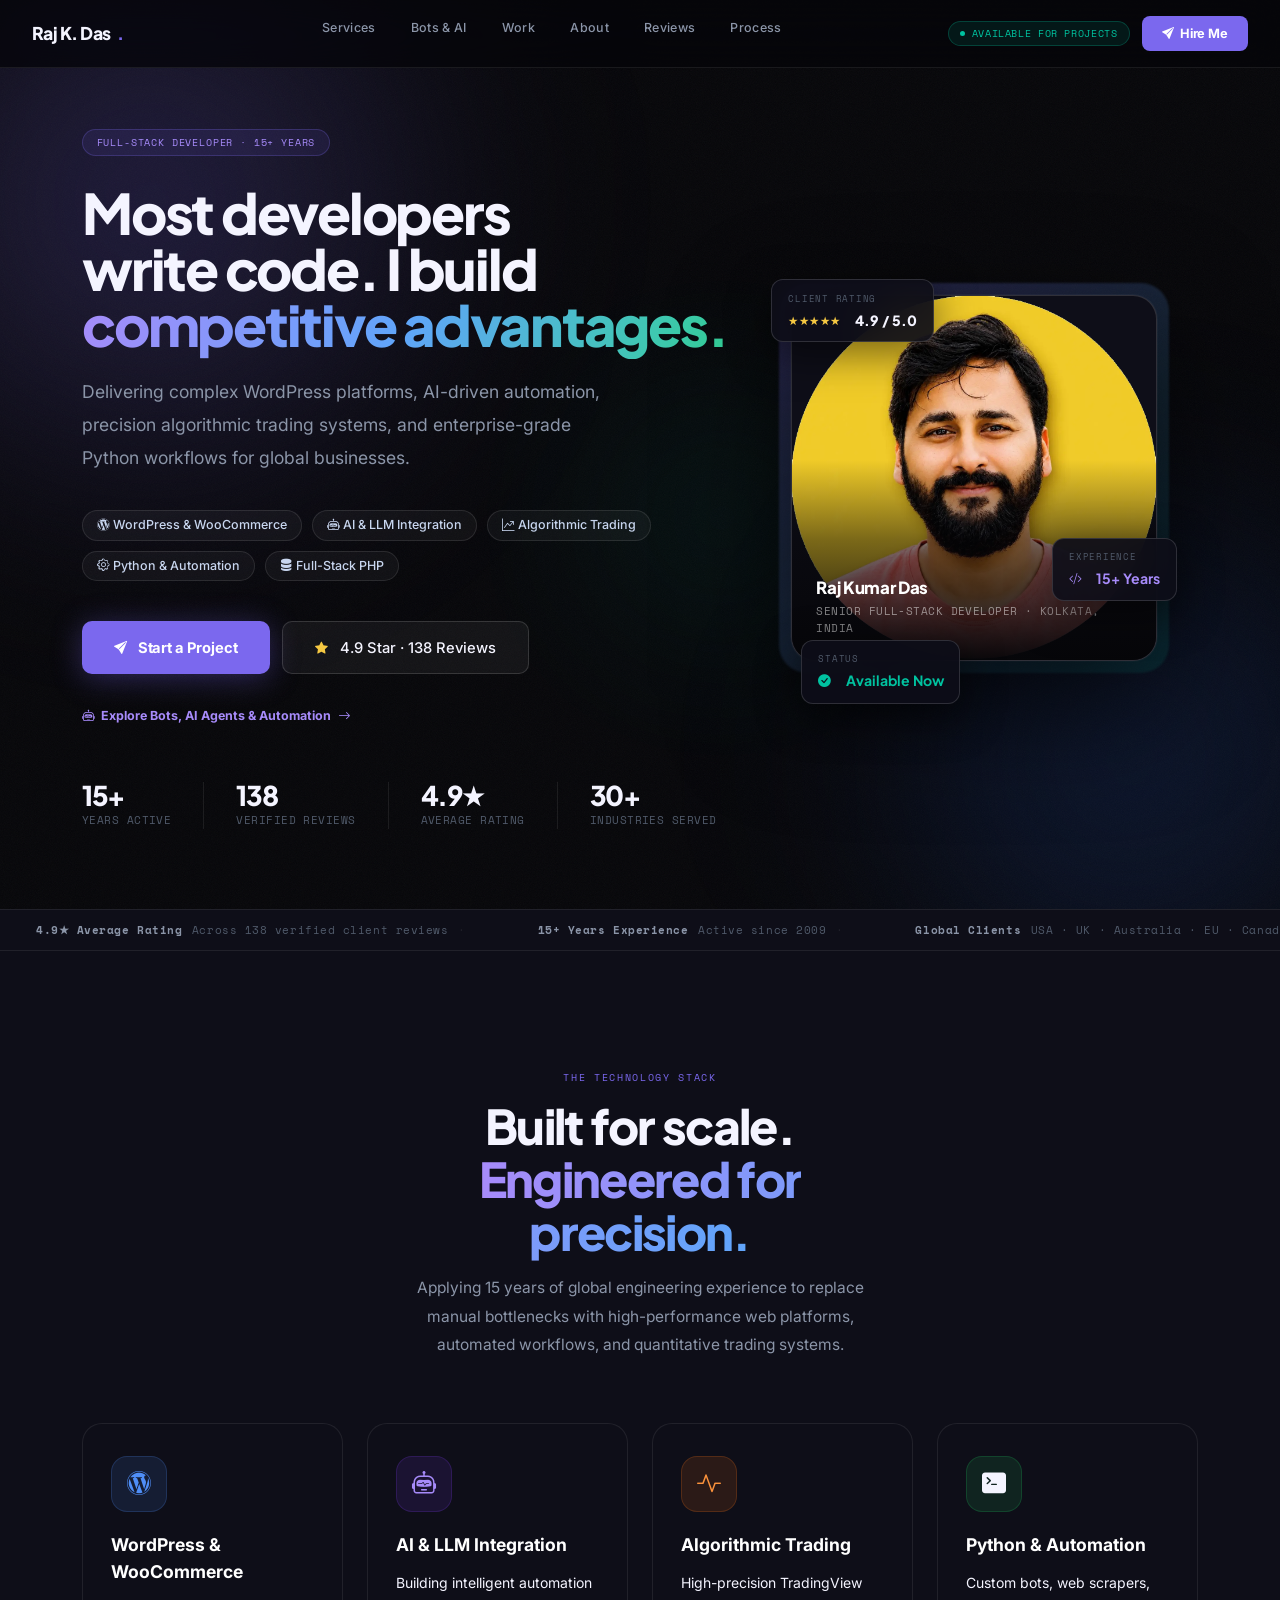
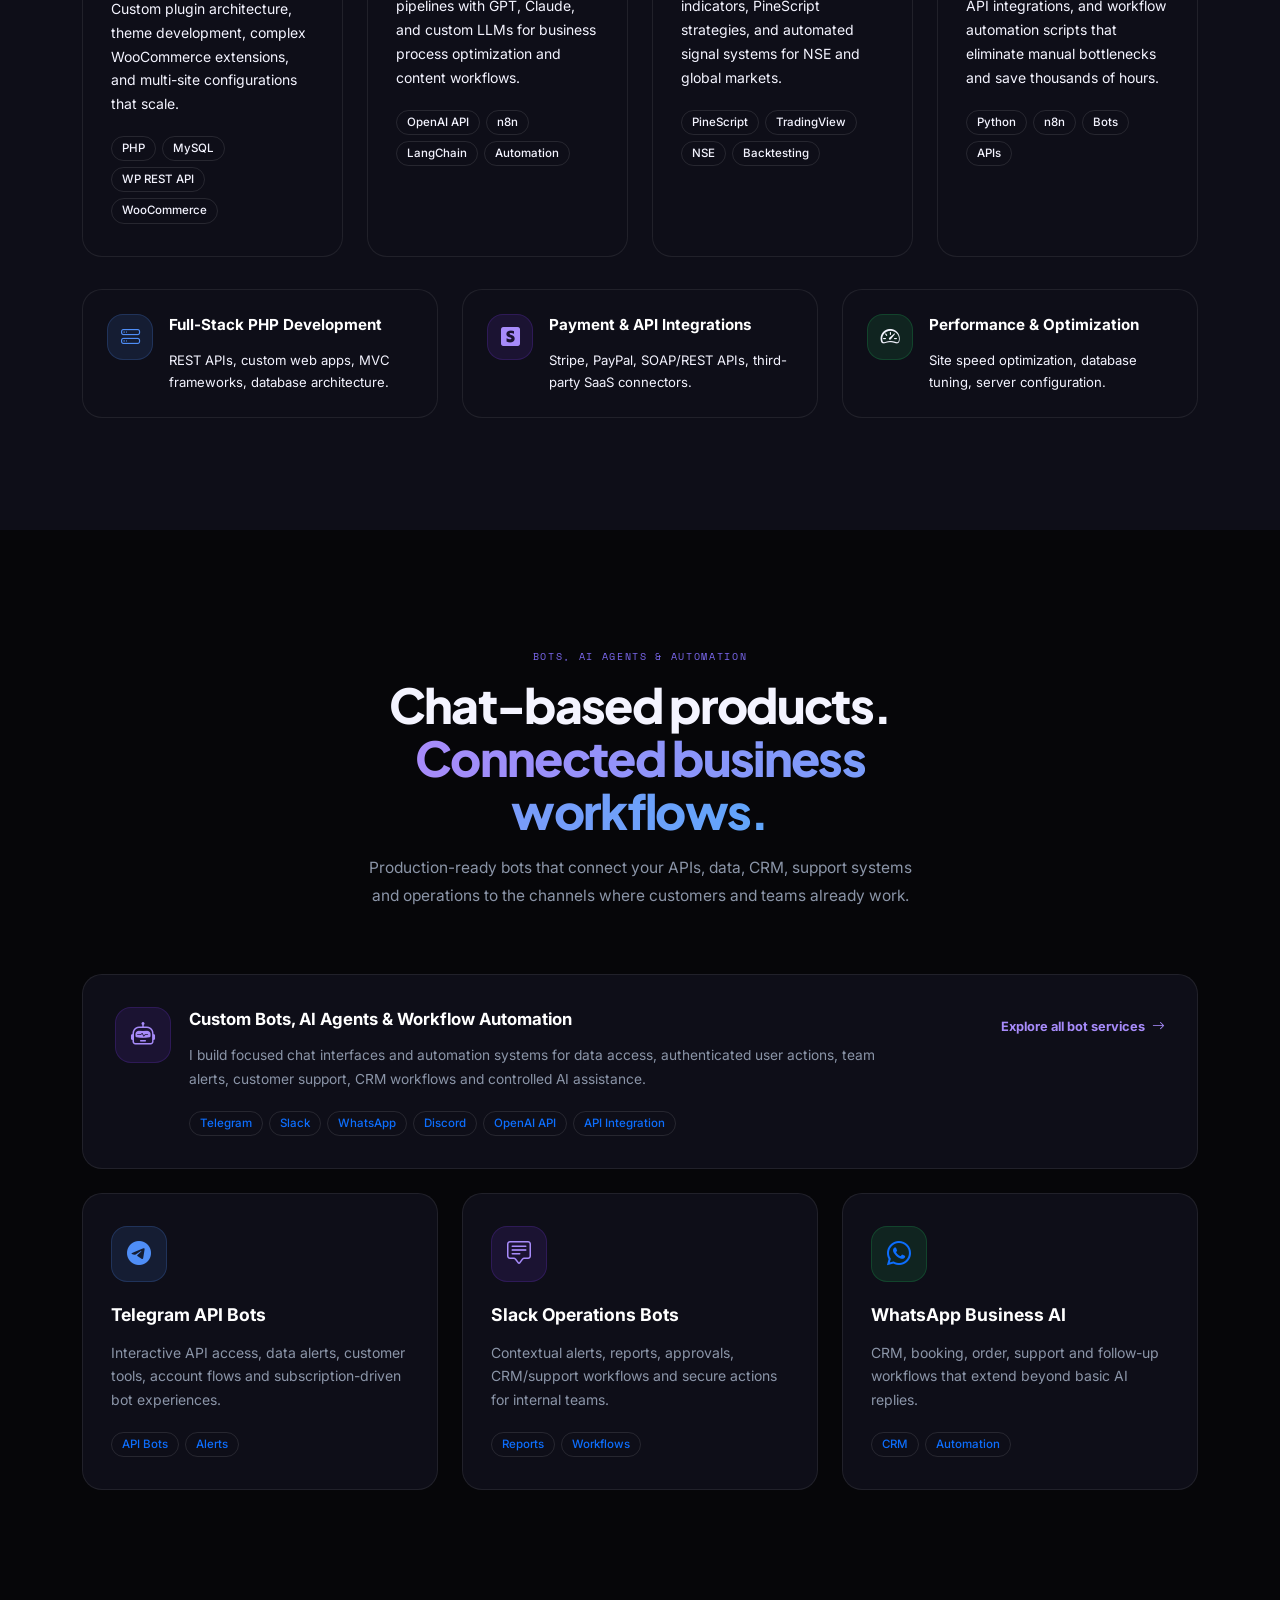
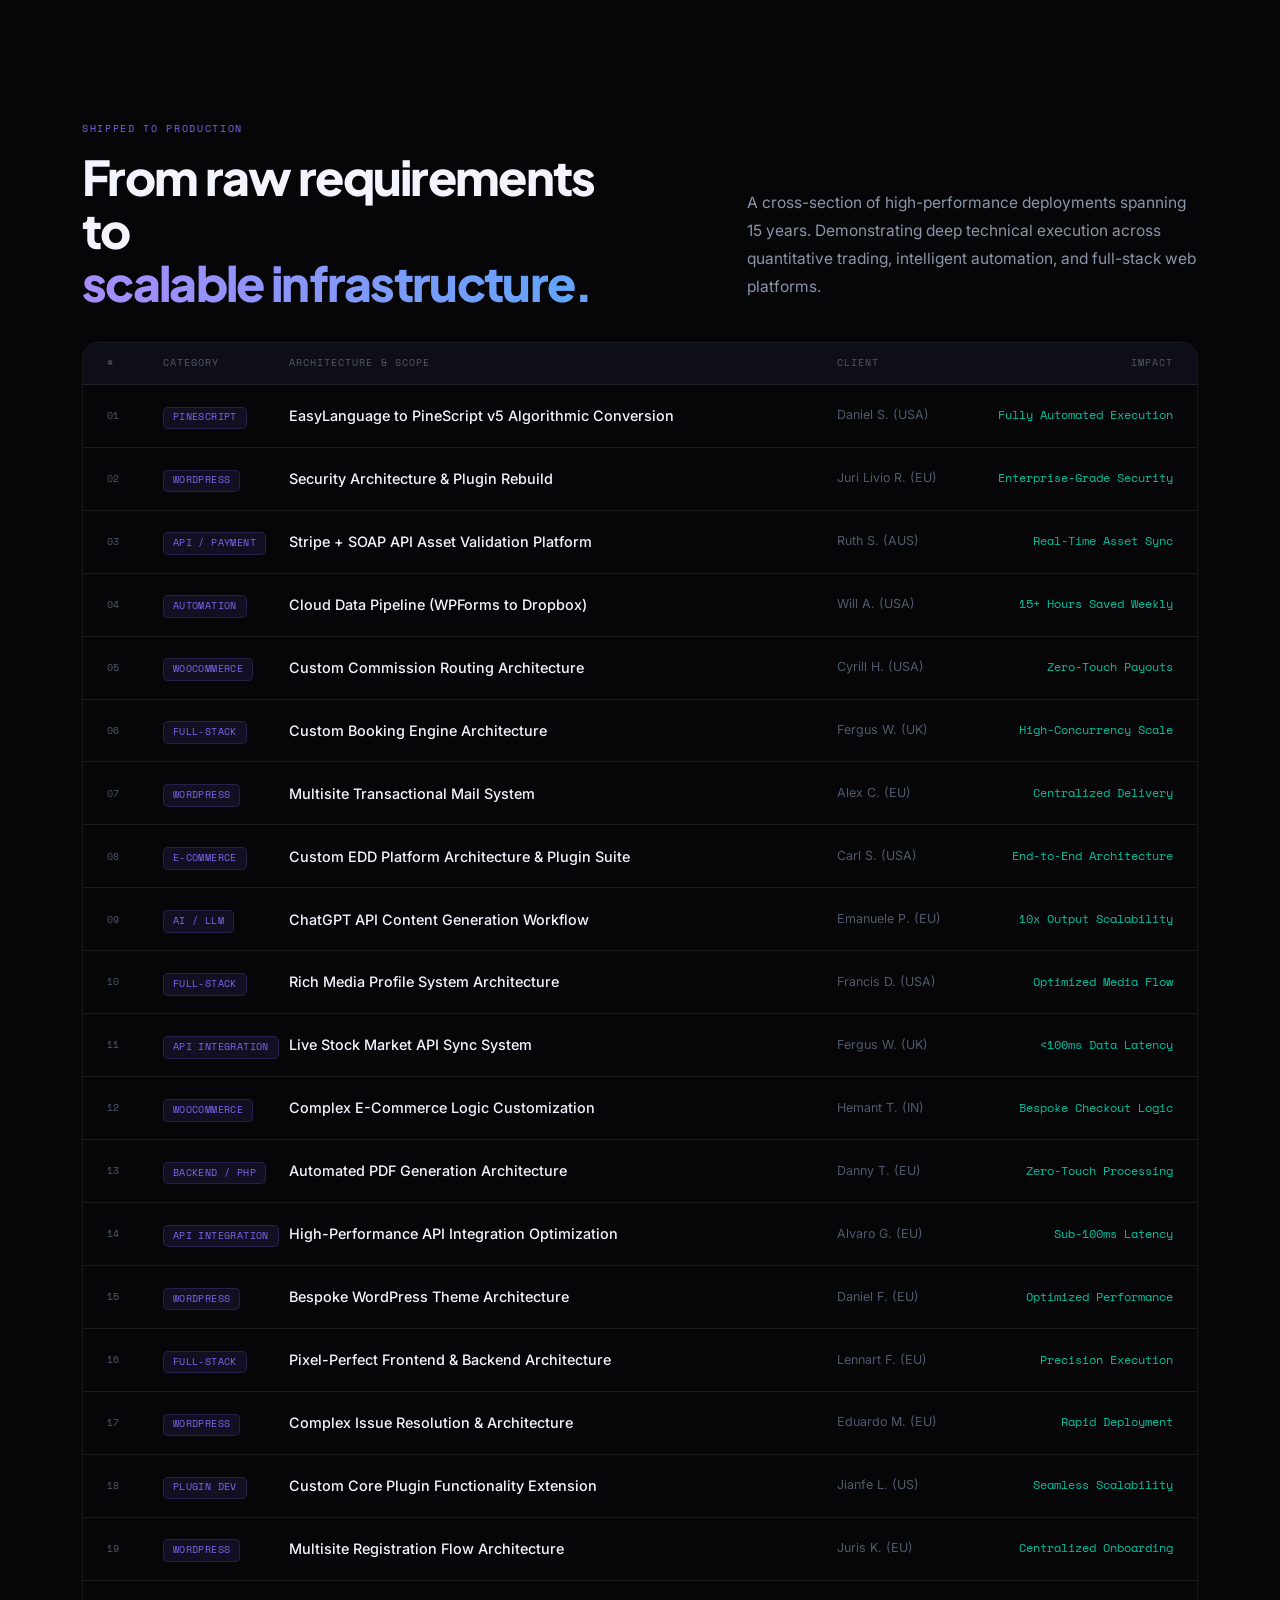
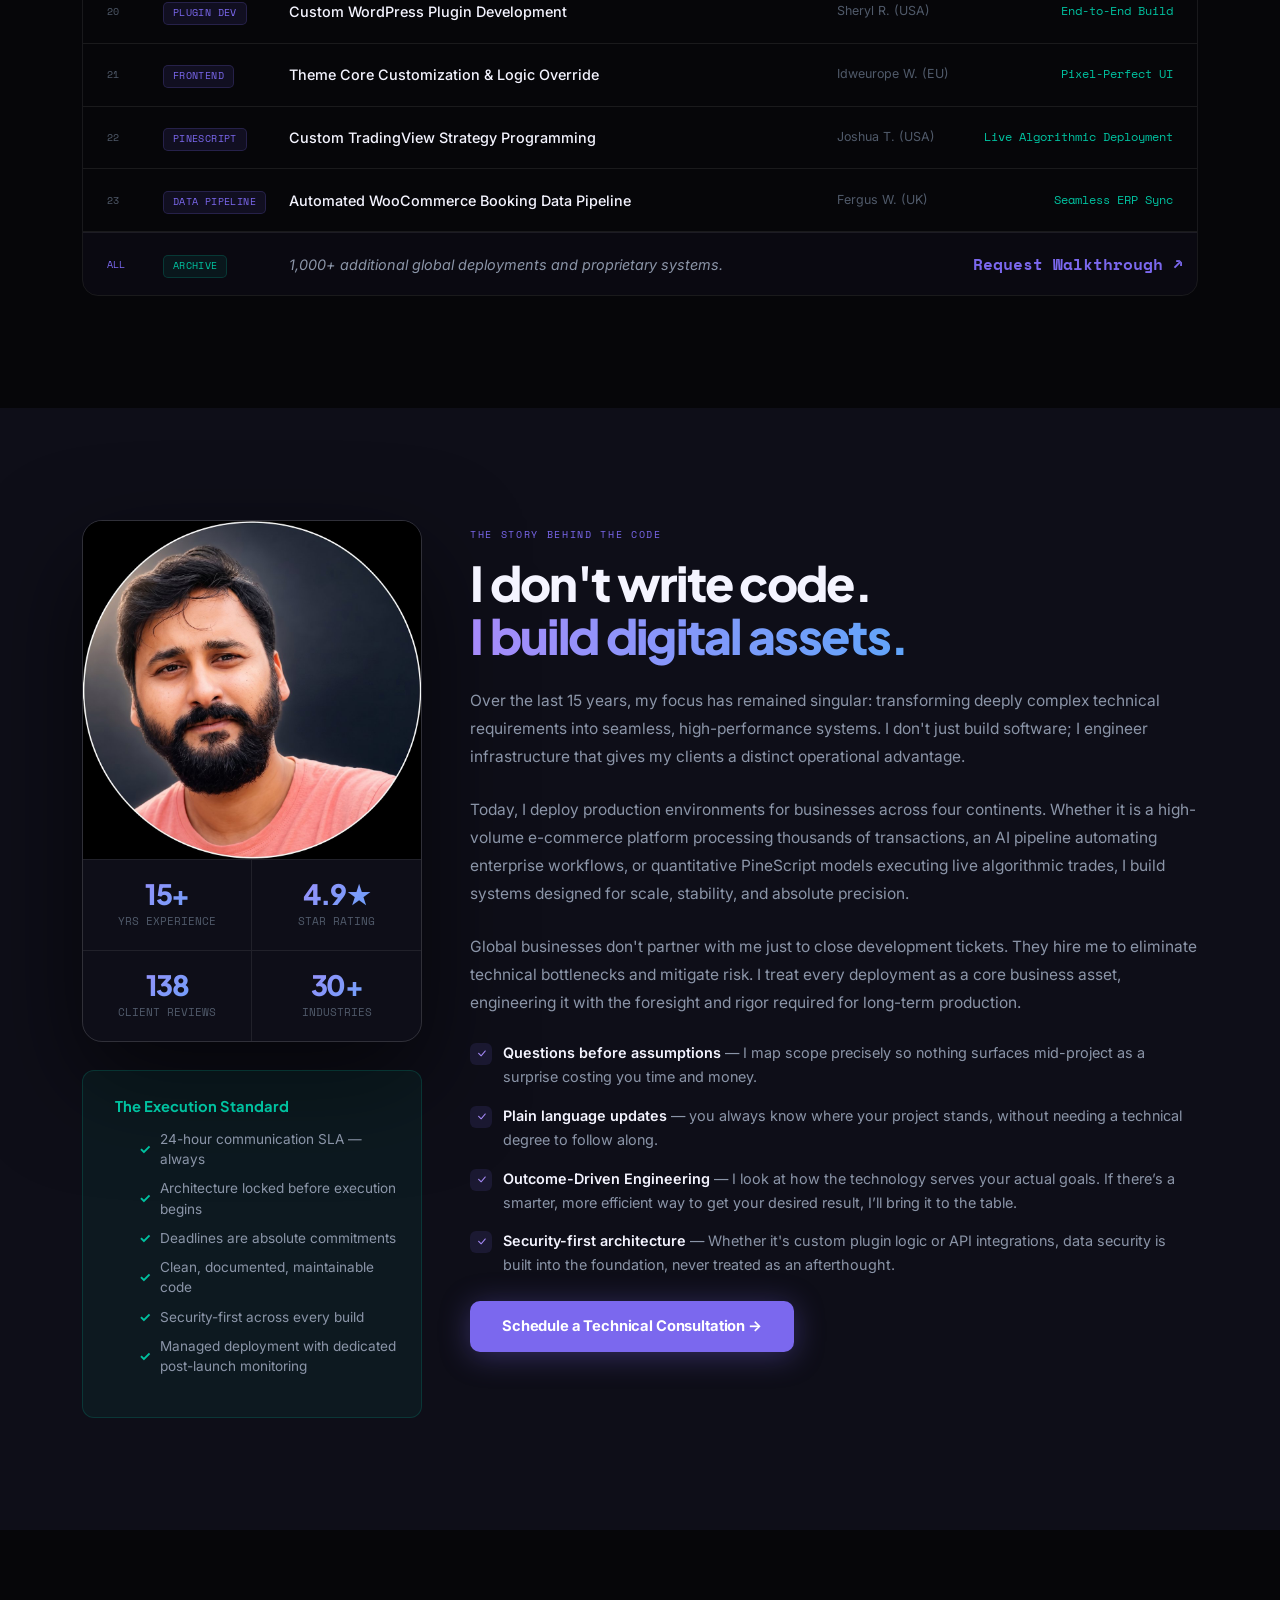
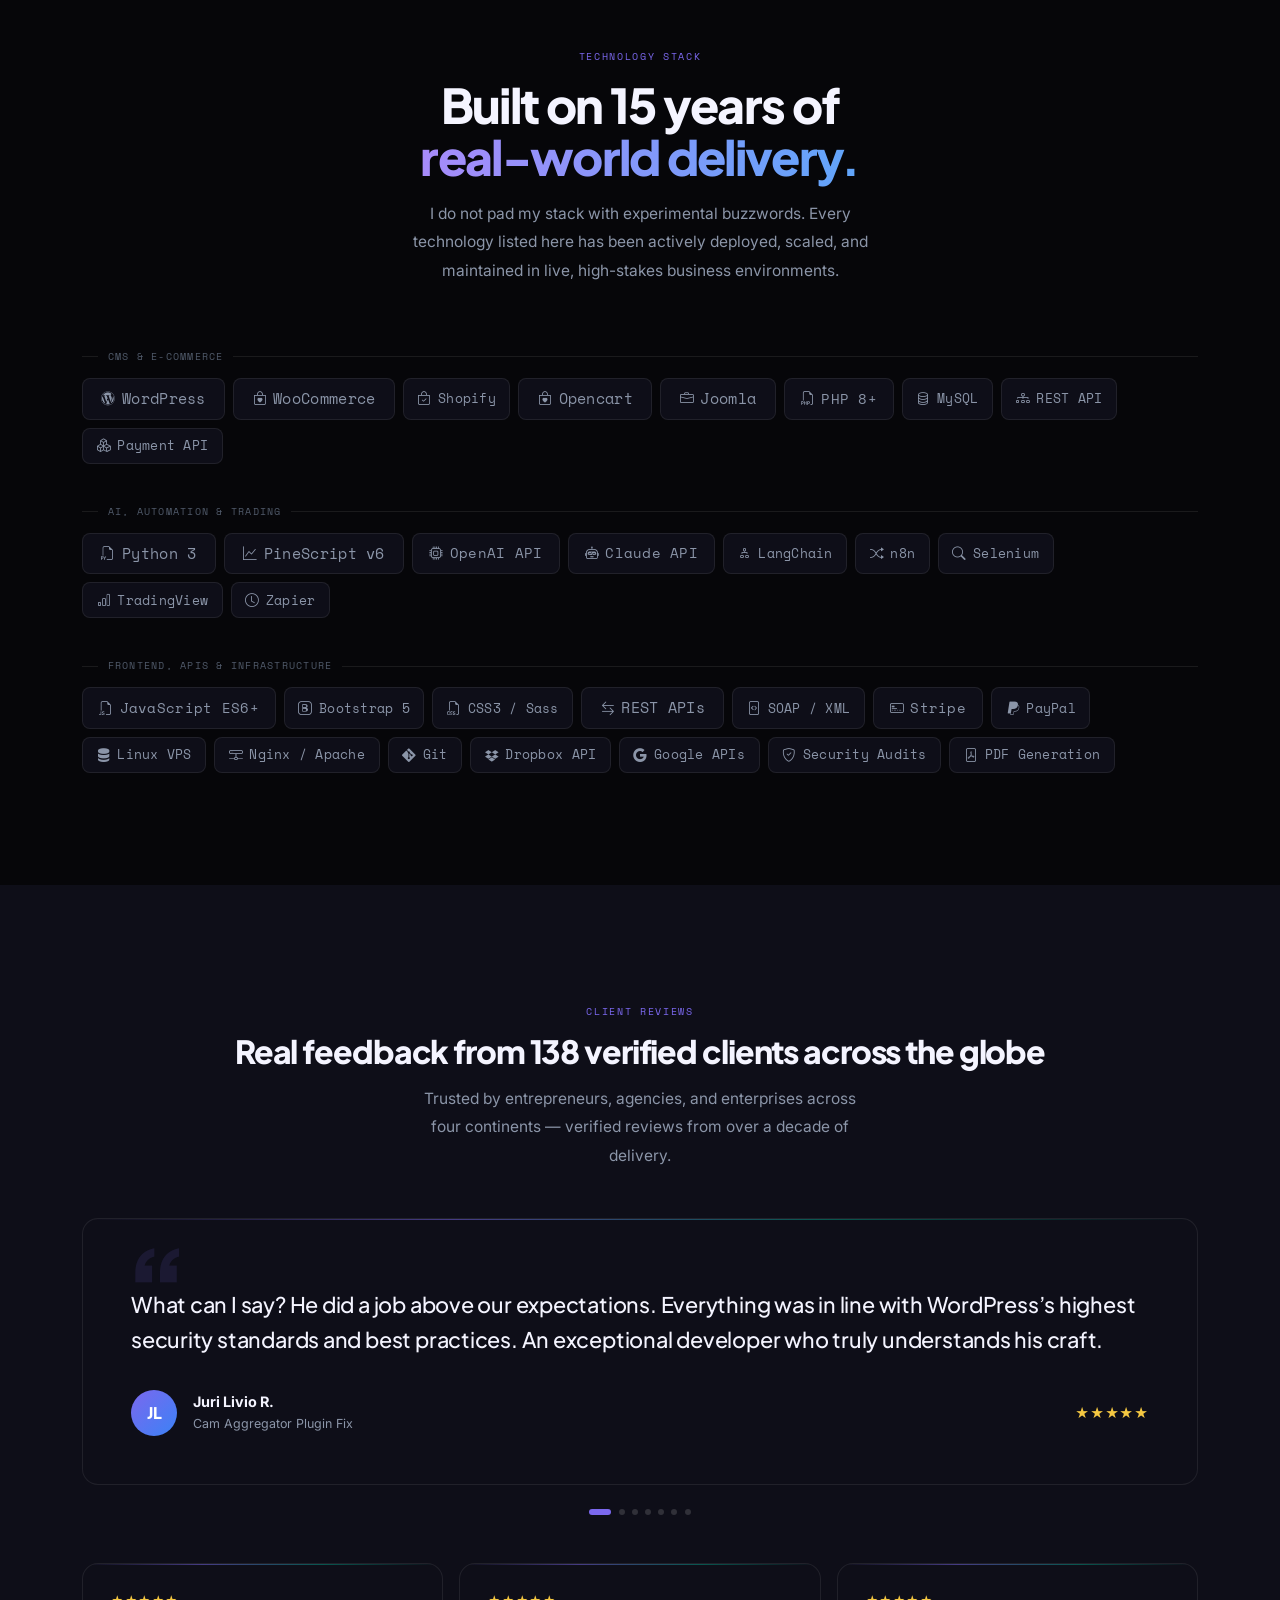
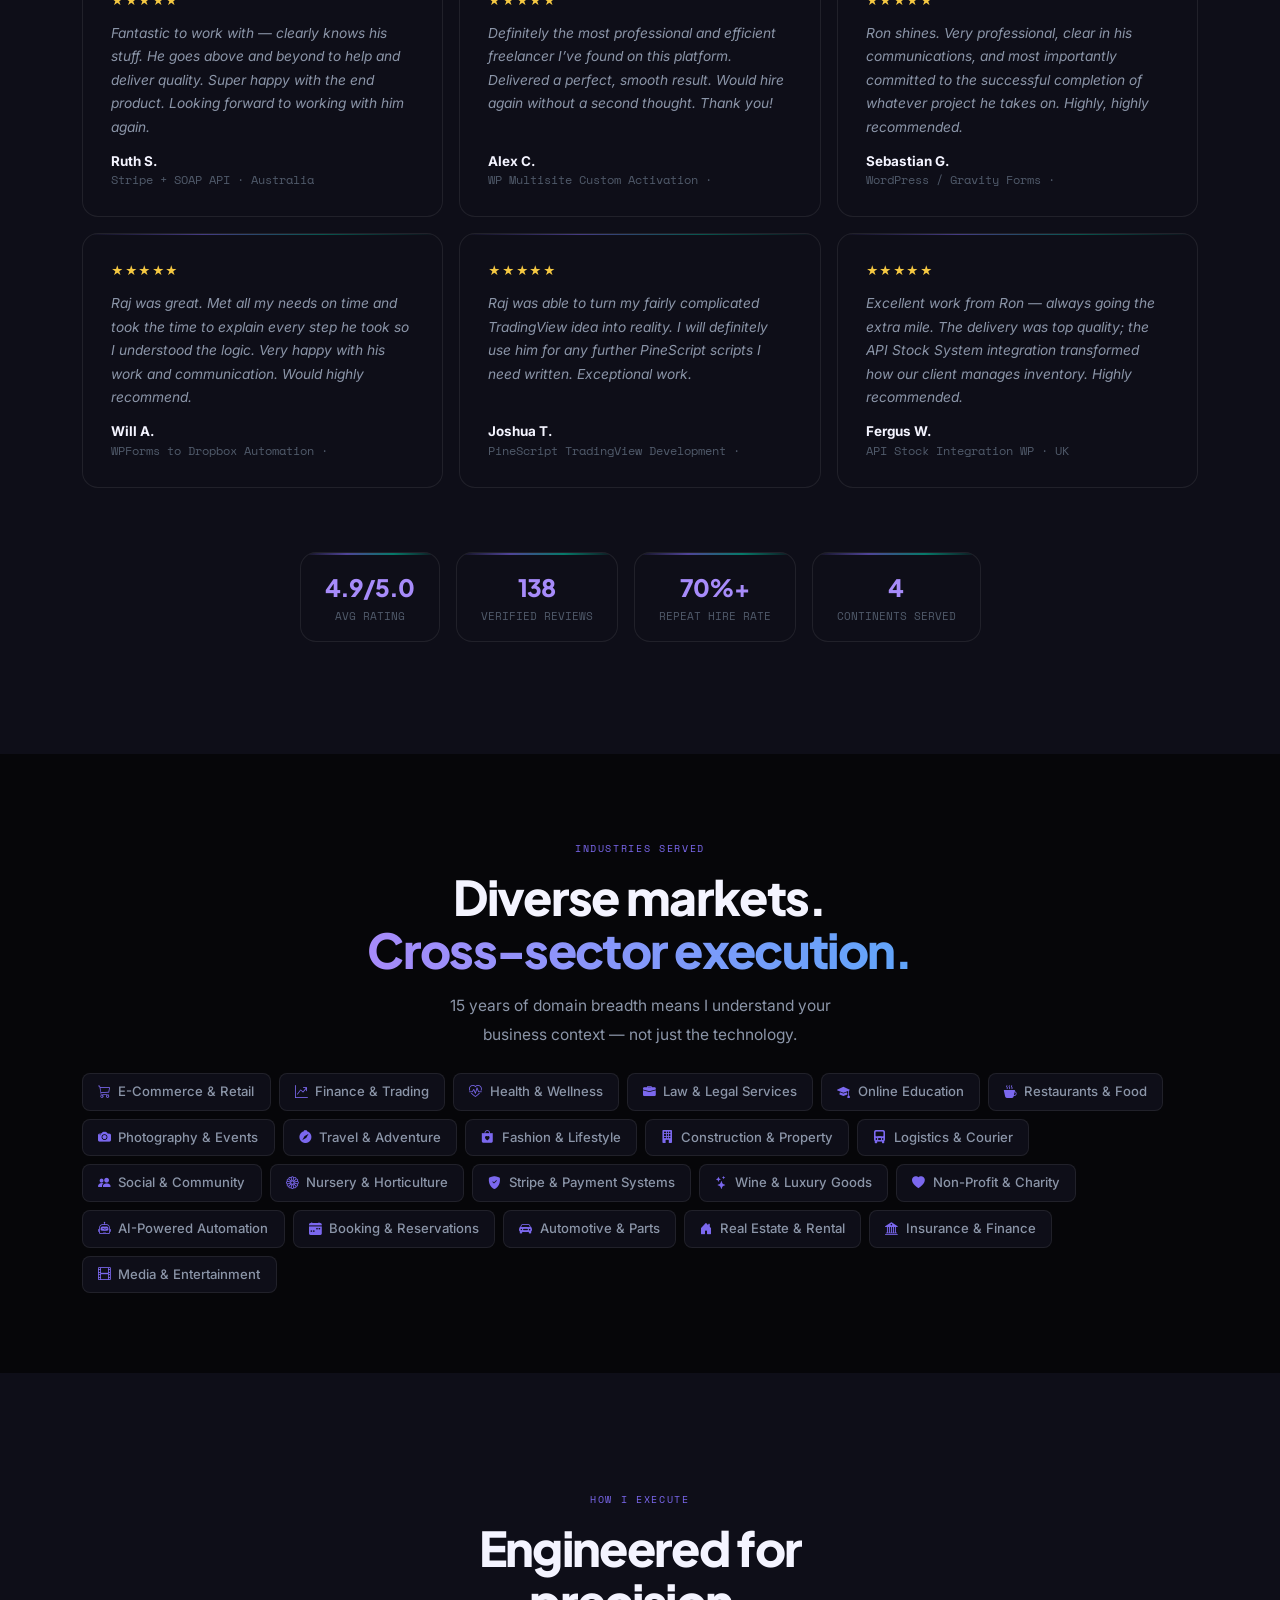
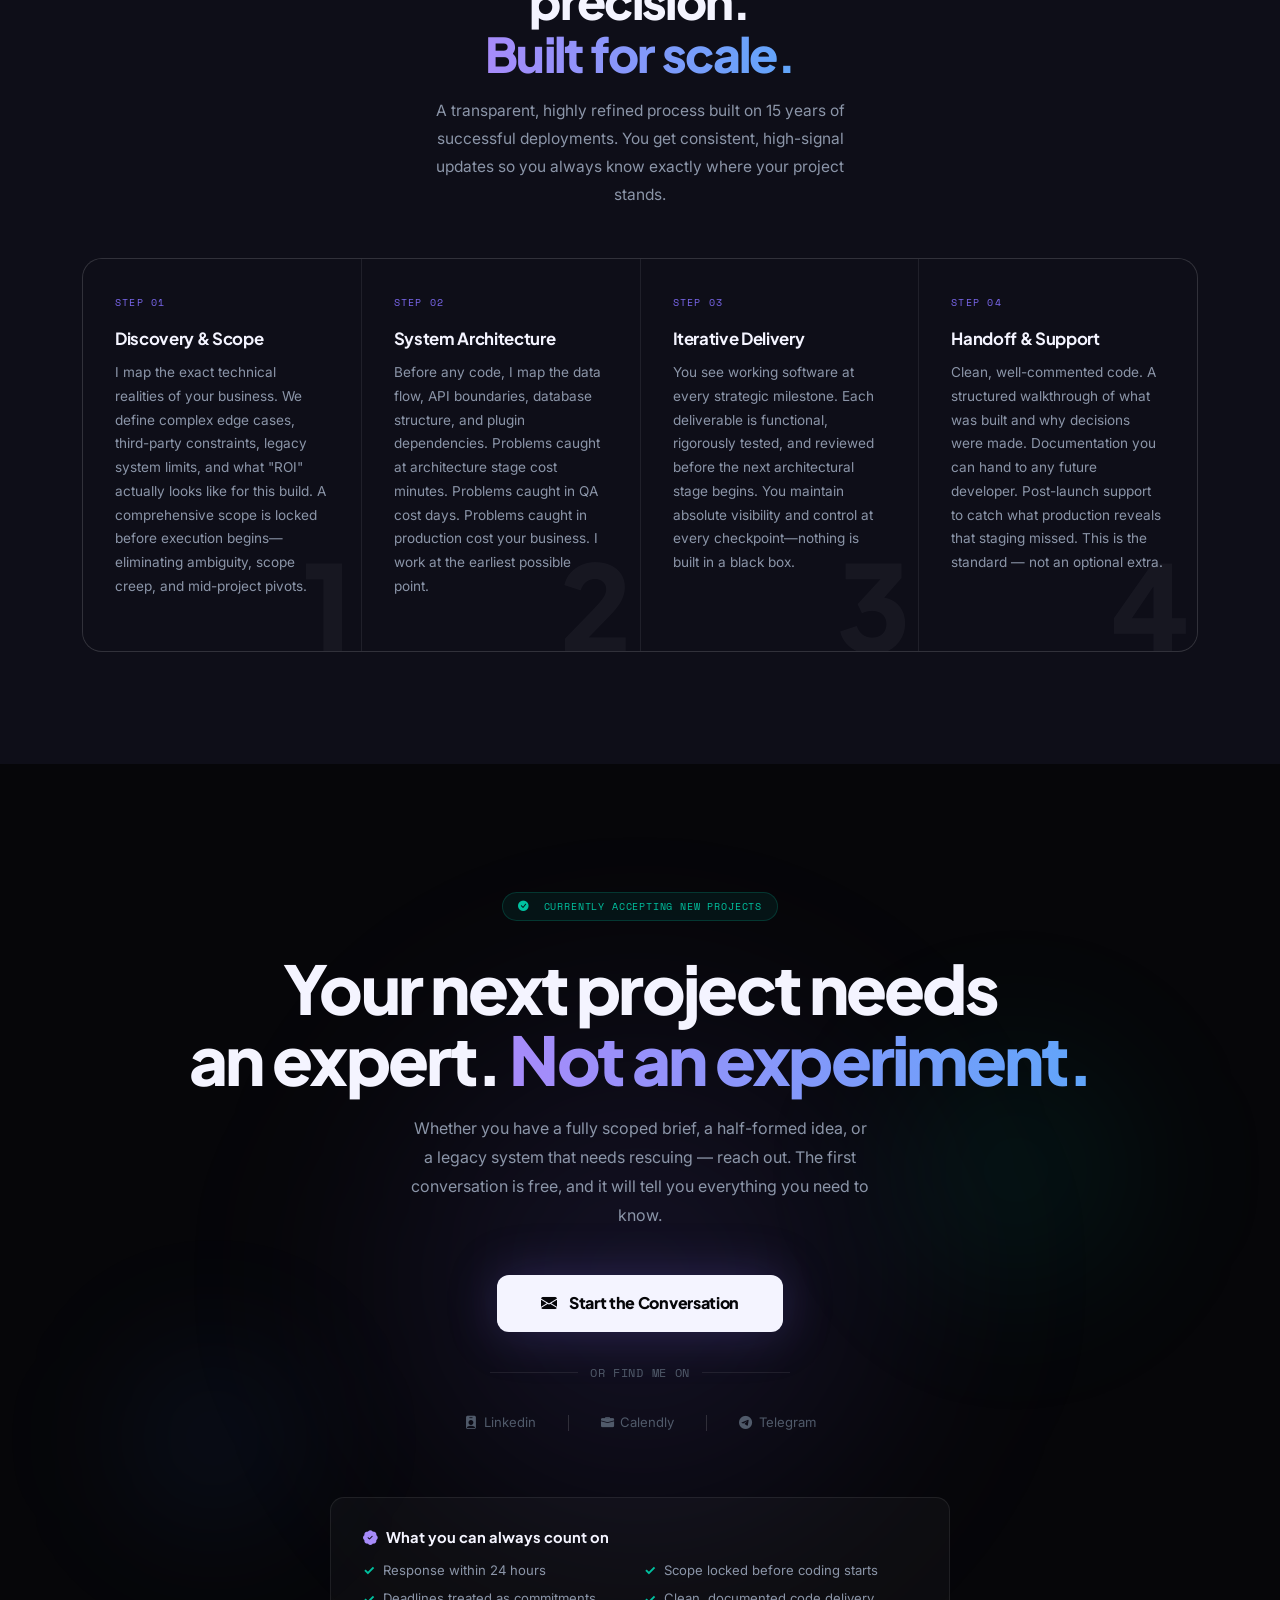
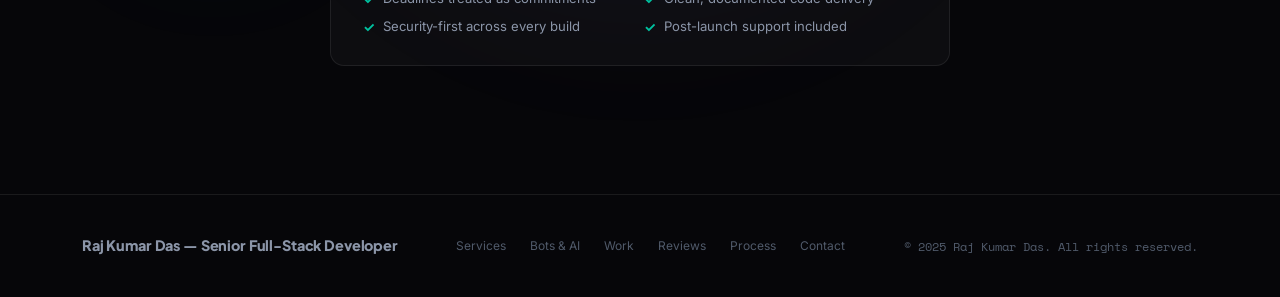
==== commit bf855945: "Update index.html" ====
--- a/index.html
+++ b/index.html
@@ -5,26 +5,40 @@
 <meta name="viewport" content="width=device-width,initial-scale=1.0"/>
 
 
-<title>Raj Kumar Das | Senior Full-Stack Developer & Digital Architect</title>
-<meta name="title" content="Raj Kumar Das | Senior Full-Stack Developer & Digital Architect">
+<title>Raj Kumar Das | Quant Dev & AI Engineer | Algo Trading, Python, APIs, PHP</title>
+<meta name="title" content="Raj Kumar Das | Quant Dev & AI Engineer | Algo Trading, Python, APIs, PHP">
 <meta name="description" content="Senior digital architect with 15+ years of experience engineering custom Python pipelines, AI workflows, and PineScript models for global enterprise clients.">
 
 <meta property="og:type" content="website">
 <meta property="og:url" content="https://rajkdas.github.io/">
-<meta property="og:title" content="Raj Kumar Das | Senior Full-Stack Developer & Digital Architect">
+<meta property="og:title" content="Raj Kumar Das | Quant Dev & AI Engineer | Algo Trading, Python, APIs, PHP">
 <meta property="og:description" content="Architecting enterprise digital assets. 1,000+ global deployments across Python automation, PineScript algorithms, and complex infrastructure.">
 <meta property="og:image" content="https://raw.githubusercontent.com/rajkdas/rajkdas.github.io/refs/heads/main/social-preview.png">
 
 <meta property="twitter:card" content="summary_large_image">
 <meta property="twitter:url" content="https://rajkdas.github.io/">
-<meta property="twitter:title" content="Raj Kumar Das | Senior Full-Stack Developer & Digital Architect">
+<meta property="twitter:title" content="Raj Kumar Das | Quant Dev & AI Engineer | Algo Trading, Python, APIs, PHP">
 <meta property="twitter:description" content="Architecting enterprise digital assets. 1,000+ global deployments across Python automation, PineScript algorithms, and complex infrastructure.">
 <meta property="twitter:image" content="https://raw.githubusercontent.com/rajkdas/rajkdas.github.io/refs/heads/main/social-preview.png">
 
 
 <link rel="preconnect" href="https://fonts.googleapis.com"/>
 <link rel="preconnect" href="https://fonts.gstatic.com" crossorigin/>
-<link href="https://fonts.googleapis.com/css2?family=Plus+Jakarta+Sans:wght@400;500;600;700;800&family=Inter:wght@300;400;500;600&family=Space+Mono:wght@400;700&display=swap" rel="stylesheet"/>
+
+<link
+  rel="preload"
+  as="style"
+  href="https://fonts.googleapis.com/css2?family=Plus+Jakarta+Sans:wght@500;600;700;800&family=Inter:wght@400;500;600&family=Space+Mono:wght@400;700&display=swap"
+  onload="this.onload=null;this.rel='stylesheet'"
+>
+
+<noscript>
+  <link
+    rel="stylesheet"
+    href="https://fonts.googleapis.com/css2?family=Plus+Jakarta+Sans:wght@400;500;600;700;800&family=Inter:wght@300;400;500;600&family=Space+Mono:wght@400;700&display=swap"
+  >
+</noscript>
+
 <link rel="stylesheet" href="https://cdn.jsdelivr.net/npm/bootstrap@5.3.3/dist/css/bootstrap.min.css"/>
 <link rel="stylesheet" href="https://cdn.jsdelivr.net/npm/bootstrap-icons@1.11.3/font/bootstrap-icons.min.css"/>
 <link rel="stylesheet" href="style.css"/>
@@ -116,7 +130,8 @@
         <div class="photo-wrapper">
           <div class="photo-ring"></div>
           <div class="photo-card">
-            <img src="[data-uri]" alt="Raj Kumar Das — Senior Full-Stack Developer"/>
+            <img src="[data-uri]" 
+              alt="Raj Kumar Das — Quant Dev & AI Engineer | Algo Trading, Python, APIs, PHP | 15 Yrs Exp"/>
             <div class="photo-overlay"></div>
             <div class="photo-name-block">
               <div class="photo-name">Raj Kumar Das</div>
@@ -811,5 +826,104 @@
   document.querySelectorAll('.rv').forEach(el=>io.observe(el));
 })();
 </script>
+<!-- HOMEPAGE LEAD POPUP -->
+<style>
+  #homepageLeadModal{position:fixed;inset:0;z-index:2000;display:none;align-items:center;justify-content:center;padding:18px;background:rgba(3,4,10,.78);backdrop-filter:blur(9px);-webkit-backdrop-filter:blur(9px)}
+  #homepageLeadModal.open{display:flex}
+  #homepageLeadModal .hlm-card{width:min(650px,100%);max-height:min(760px,calc(100vh - 36px));overflow:auto;position:relative;border:1px solid rgba(123,104,238,.4);border-radius:16px;padding:clamp(1.4rem,4vw,2.25rem);background:linear-gradient(145deg,#17152a,#0b0c15);box-shadow:0 28px 100px rgba(0,0,0,.6)}
+  #homepageLeadModal .hlm-close{position:absolute;right:15px;top:13px;width:37px;height:37px;border:1px solid rgba(255,255,255,.14);border-radius:8px;background:rgba(255,255,255,.04);color:var(--text);font-size:23px;line-height:1;cursor:pointer}
+  #homepageLeadModal .hlm-eyebrow{font-family:var(--fm);font-size:.7rem;letter-spacing:.1em;color:var(--vl);margin-bottom:.7rem}
+  #homepageLeadModal h2{font-family:var(--fd);font-size:clamp(1.65rem,4vw,2.25rem);letter-spacing:-.045em;line-height:1.1;margin:0;max-width:510px}
+  #homepageLeadModal .hlm-sub{color:var(--muted);font-size:.91rem;margin:1rem 0 1.5rem;max-width:540px}
+  #homepageLeadModal .hlm-grid{display:grid;grid-template-columns:1fr 1fr;gap:13px}
+  #homepageLeadModal .hlm-field{display:grid;gap:6px}
+  #homepageLeadModal .hlm-full{grid-column:1/-1}
+  #homepageLeadModal label{font-size:.76rem;color:#c6c2d3;font-weight:700}
+  #homepageLeadModal input,#homepageLeadModal select,#homepageLeadModal textarea{width:100%;border:1px solid rgba(255,255,255,.13);border-radius:8px;background:#080911;color:var(--text);font:inherit;font-size:.87rem;padding:11px 12px;outline:none}
+  #homepageLeadModal textarea{min-height:100px;resize:vertical}
+  #homepageLeadModal input:focus,#homepageLeadModal select:focus,#homepageLeadModal textarea:focus{border-color:var(--v);box-shadow:0 0 0 3px rgba(123,104,238,.13)}
+  #homepageLeadModal .hlm-submit{margin-top:16px;width:100%;justify-content:center;cursor:pointer}
+  #homepageLeadModal .hlm-submit:disabled{opacity:.65;cursor:wait}
+  #homepageLeadStatus{display:none;margin-top:13px;padding:11px 13px;border-radius:8px;font-size:.82rem;font-weight:600}
+  #homepageLeadModal .hlm-note{color:var(--dim);font-size:.72rem;margin:11px 0 0;text-align:center}
+  @media(max-width:560px){#homepageLeadModal .hlm-grid{grid-template-columns:1fr}#homepageLeadModal .hlm-full{grid-column:auto}#homepageLeadModal .hlm-card{padding:1.35rem}#homepageLeadModal h2{padding-right:34px}}
+</style>
+
+<div id="homepageLeadModal" aria-hidden="true" role="dialog" aria-modal="true" aria-labelledby="homepageLeadTitle">
+  <div class="hlm-card">
+    <button class="hlm-close" type="button" aria-label="Close form">×</button>
+    <div class="hlm-eyebrow">PROJECT ENQUIRY</div>
+    <h2 id="homepageLeadTitle">Tell me what you need to build.</h2>
+    <p class="hlm-sub">Share the essential details. I personally review every enquiry and reply within one business day.</p>
+    <form id="homepageLeadForm">
+      <div class="hlm-grid">
+        <div class="hlm-field"><label for="hlm-name">Your name</label><input id="hlm-name" name="name" required placeholder="Name"></div>
+        <div class="hlm-field"><label for="hlm-company">Company / website</label><input id="hlm-company" name="company" required placeholder="Company or URL"></div>
+        <div class="hlm-field"><label for="hlm-email">Work email</label><input id="hlm-email" type="email" name="email" required placeholder="you@company.com"></div>
+        <div class="hlm-field"><label for="hlm-service">Primary need</label><select id="hlm-service" name="service"><option>Custom bot, AI agent or automation</option><option>Telegram bot</option><option>Slack bot / workflow</option><option>WhatsApp business automation</option><option>WordPress / WooCommerce development</option><option>API / full-stack development</option><option>Other / not sure yet</option></select></div>
+        <div class="hlm-field hlm-full"><label for="hlm-details">What result do you need?</label><textarea id="hlm-details" name="details" required placeholder="Describe the business problem, users, systems to connect and desired outcome."></textarea></div>
+      </div>
+      <input type="hidden" name="page" value="Homepage">
+      <div style="position:absolute; left:-9999px; top:auto; width:1px; height:1px; overflow:hidden;" aria-hidden="true"><label for="hp">32+12=?</label><input id="hp" name="hp" type="text" tabindex="-1" autocomplete="off"></div>
+      <button type="submit" class="b-main hlm-submit">Send project brief <i class="bi bi-arrow-right"></i></button>
+      <div id="homepageLeadStatus" role="status"></div>
+      <p class="hlm-note">Your details are used only to respond to this project enquiry.</p>
+    </form>
+  </div>
+</div>
+
+<script>
+(function(){
+  const endpoint = "https://script.google.com/macros/s/AKfycbzAkdVq5ZnqZOgvVSY4gPhXT9-32P6QrsZkTgNd-Oi0agVsLyEVUybUn4VAxrnWRAeu/exec";
+  const modal = document.getElementById('homepageLeadModal');
+  const form = document.getElementById('homepageLeadForm');
+  const close = modal.querySelector('.hlm-close');
+  const status = document.getElementById('homepageLeadStatus');
+  const submit = form.querySelector('button[type="submit"]');
+  const originalText = submit.innerHTML;
+
+  function openModal(event){
+    if(event) event.preventDefault();
+    modal.classList.add('open');
+    modal.setAttribute('aria-hidden','false');
+    document.body.style.overflow='hidden';
+    setTimeout(function(){document.getElementById('hlm-name').focus()},100);
+  }
+  function closeModal(){
+    modal.classList.remove('open');
+    modal.setAttribute('aria-hidden','true');
+    document.body.style.overflow='';
+  }
+
+  document.querySelectorAll('a.btn-hire, a.btn-cta, a.mhire').forEach(function(button){
+    button.addEventListener('click', openModal);
+  });
+  close.addEventListener('click', closeModal);
+  modal.addEventListener('click', function(event){if(event.target === modal) closeModal();});
+  document.addEventListener('keydown', function(event){if(event.key === 'Escape' && modal.classList.contains('open')) closeModal();});
+
+  form.addEventListener('submit', function(event){
+    event.preventDefault();
+    if(!form.reportValidity()) return;
+    const data = new FormData(form);
+    data.set('service', data.get('service') || 'Portfolio homepage enquiry');
+    submit.disabled = true;
+    submit.innerHTML = 'Sending your brief…';
+    status.style.display = 'none';
+
+    fetch(endpoint,{method:'POST',mode:'no-cors',body:data})
+      .then(function(){
+        form.reset();
+        status.style.cssText='display:block;background:rgba(0,194,160,.10);border:1px solid rgba(0,194,160,.32);color:#9df0dc;margin-top:13px;padding:11px 13px;border-radius:8px;font-size:.82rem;font-weight:600';
+        status.textContent='Thank you — your project brief has been received. I will reply within one business day.';
+      })
+      .catch(function(){
+        status.style.cssText='display:block;background:rgba(255,80,80,.08);border:1px solid rgba(255,140,140,.35);color:#ffd0d0;margin-top:13px;padding:11px 13px;border-radius:8px;font-size:.82rem;font-weight:600';
+        status.textContent='Unable to submit right now. Please email hello.rajkdas@gmail.com directly.';
+      })
+      .finally(function(){submit.disabled=false;submit.innerHTML=originalText;});
+  });
+})();
+</script>
 </body>
-</html>+</html>
